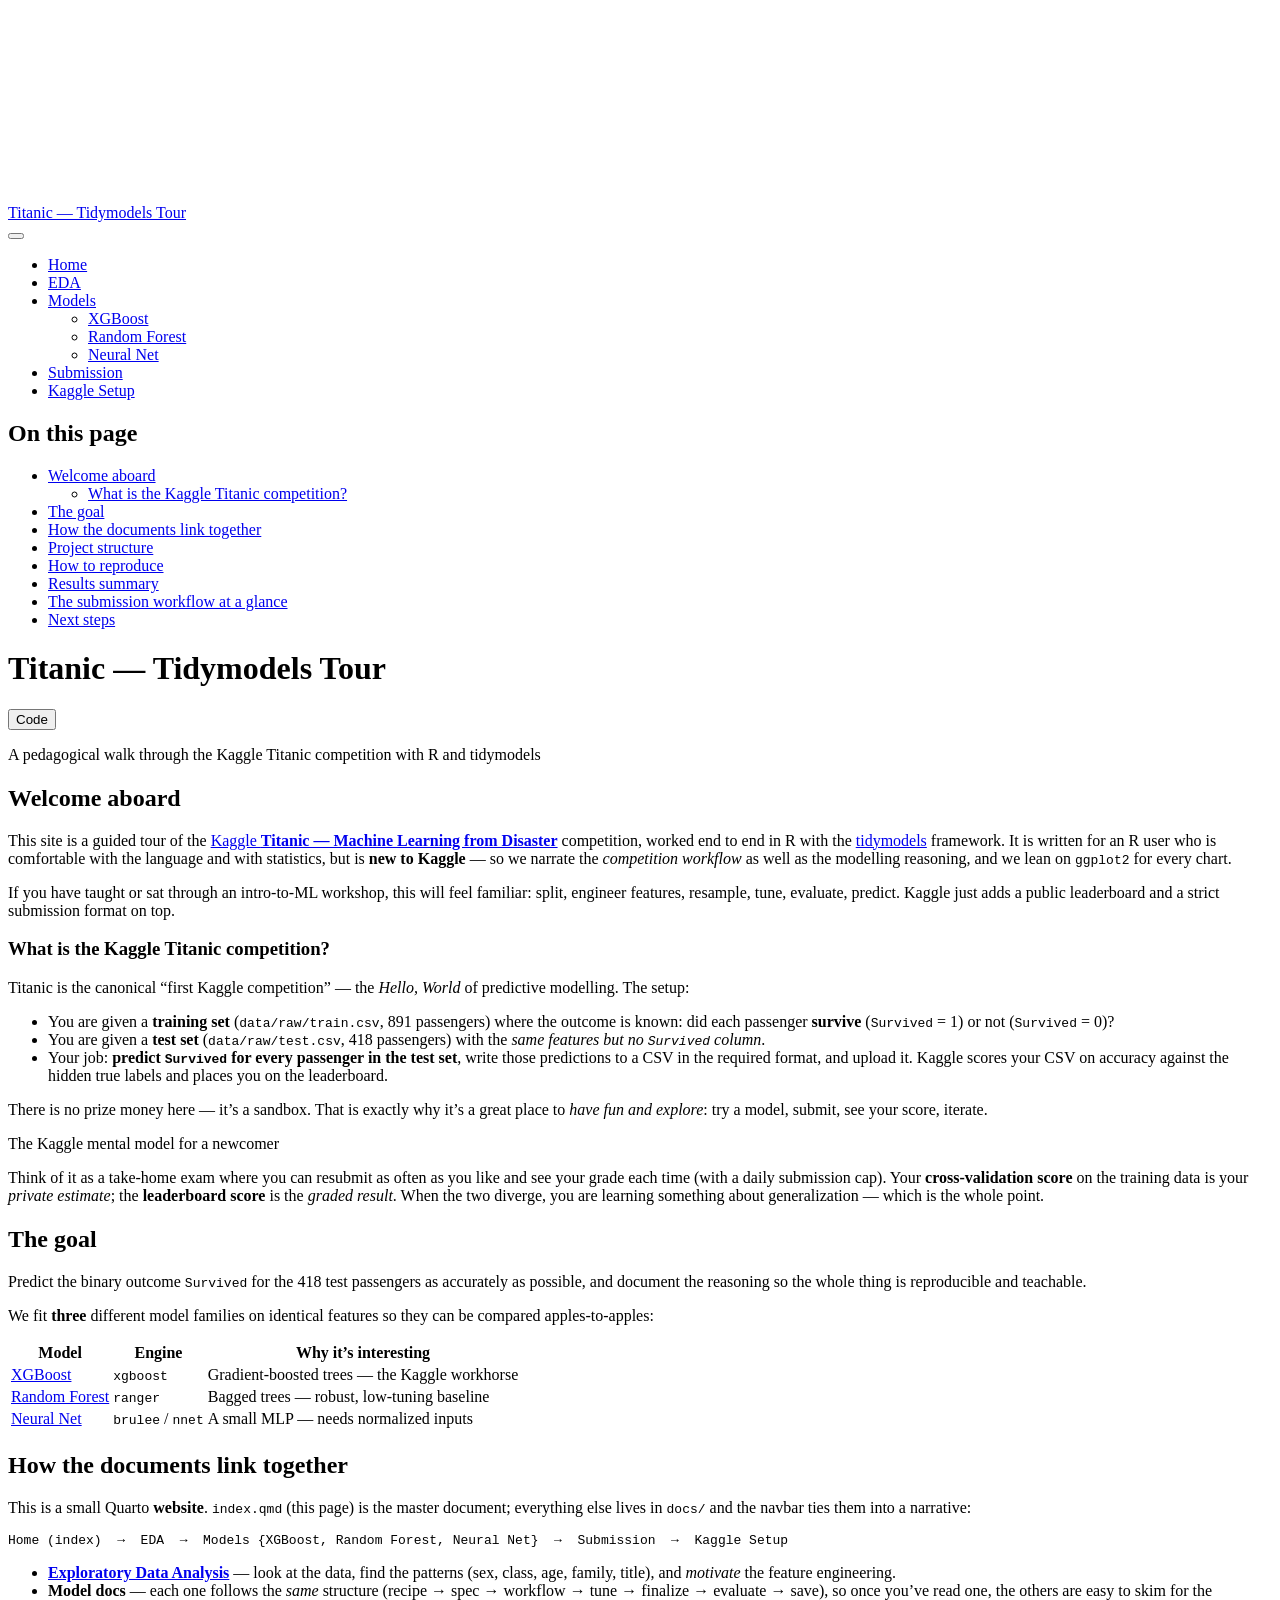
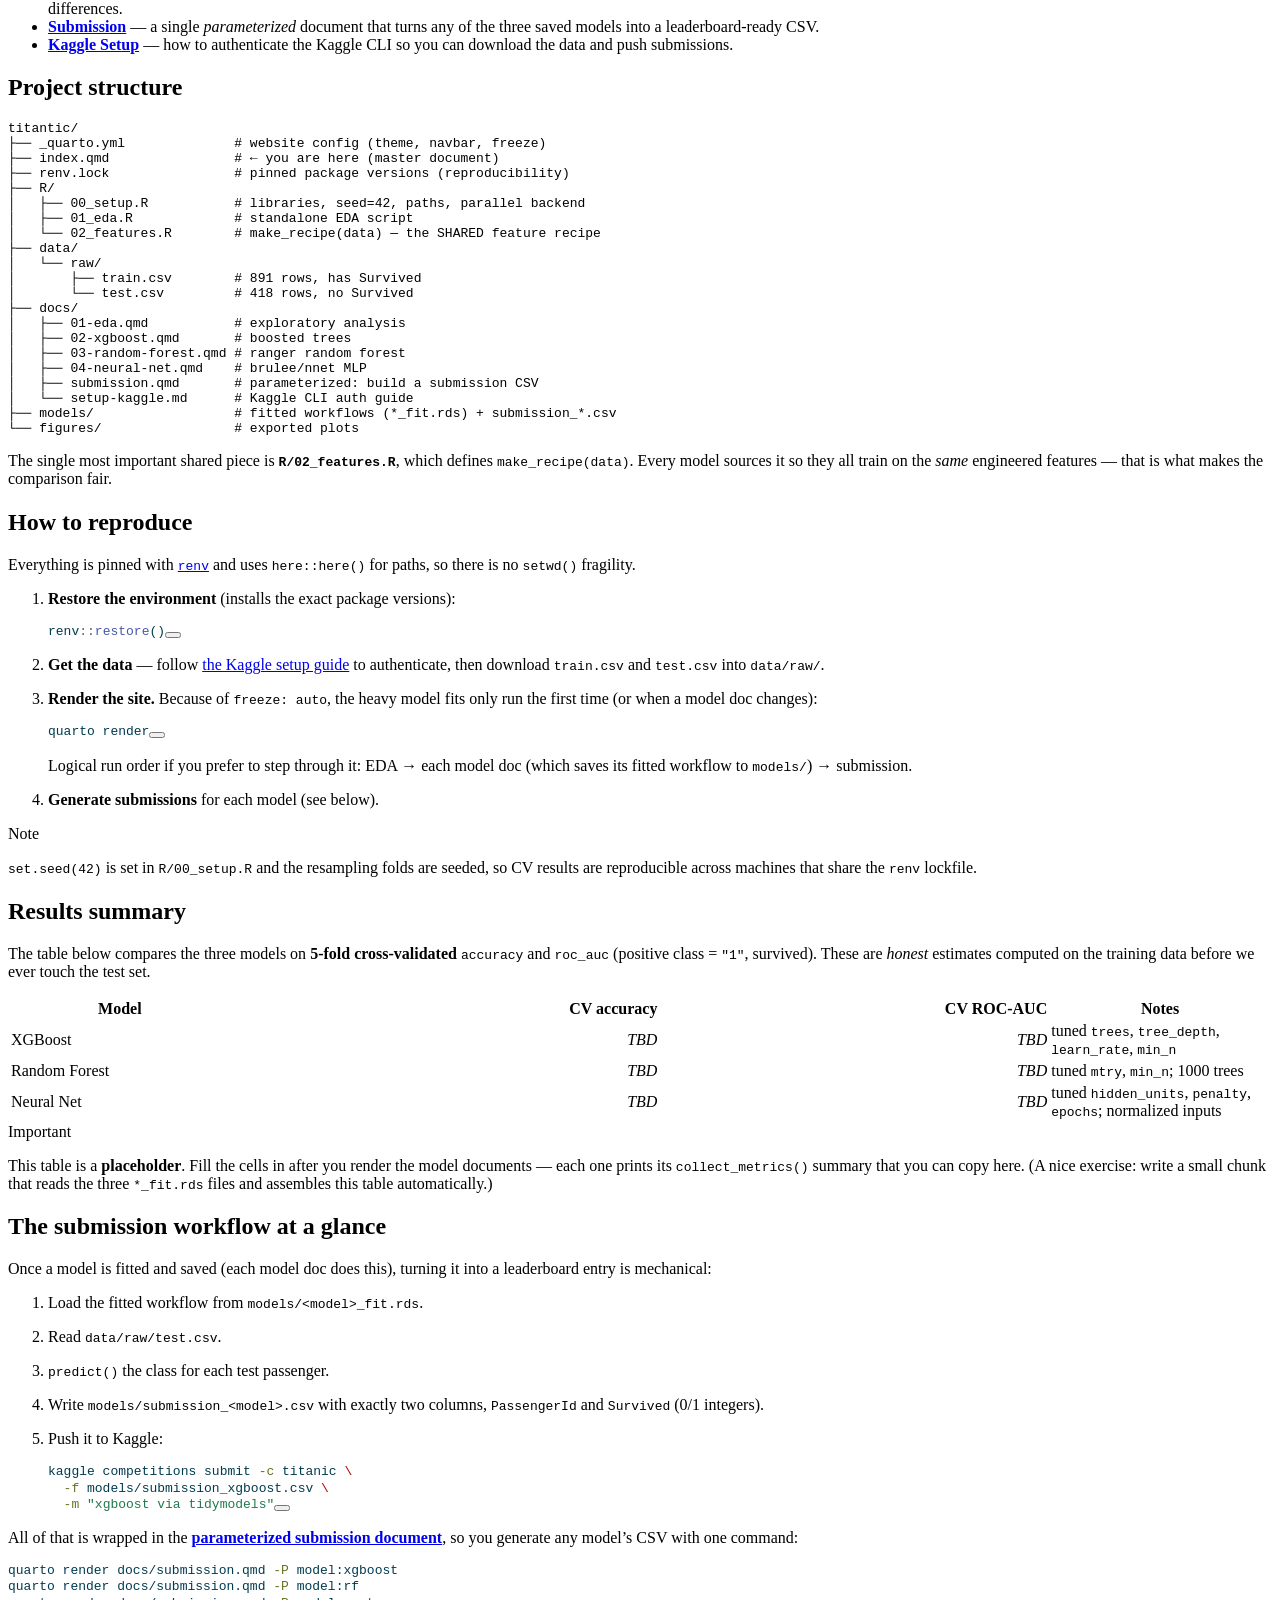
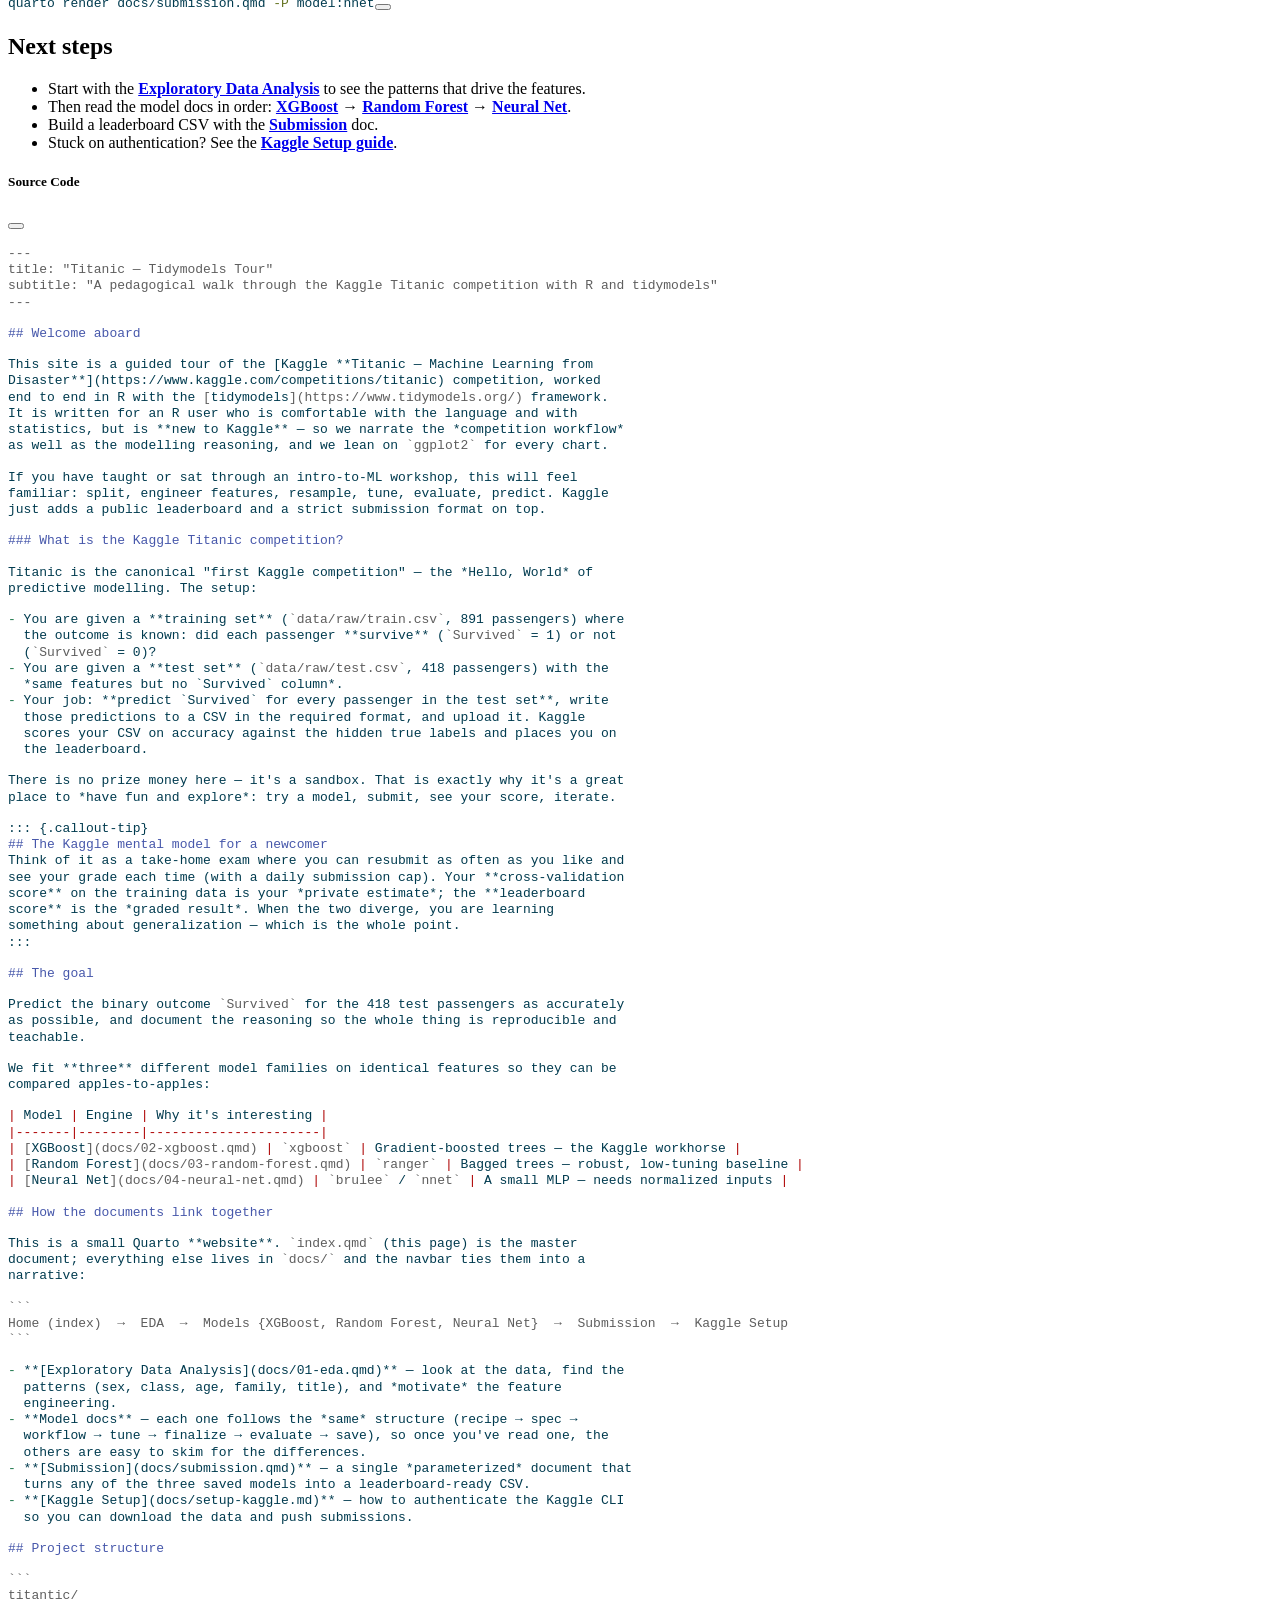
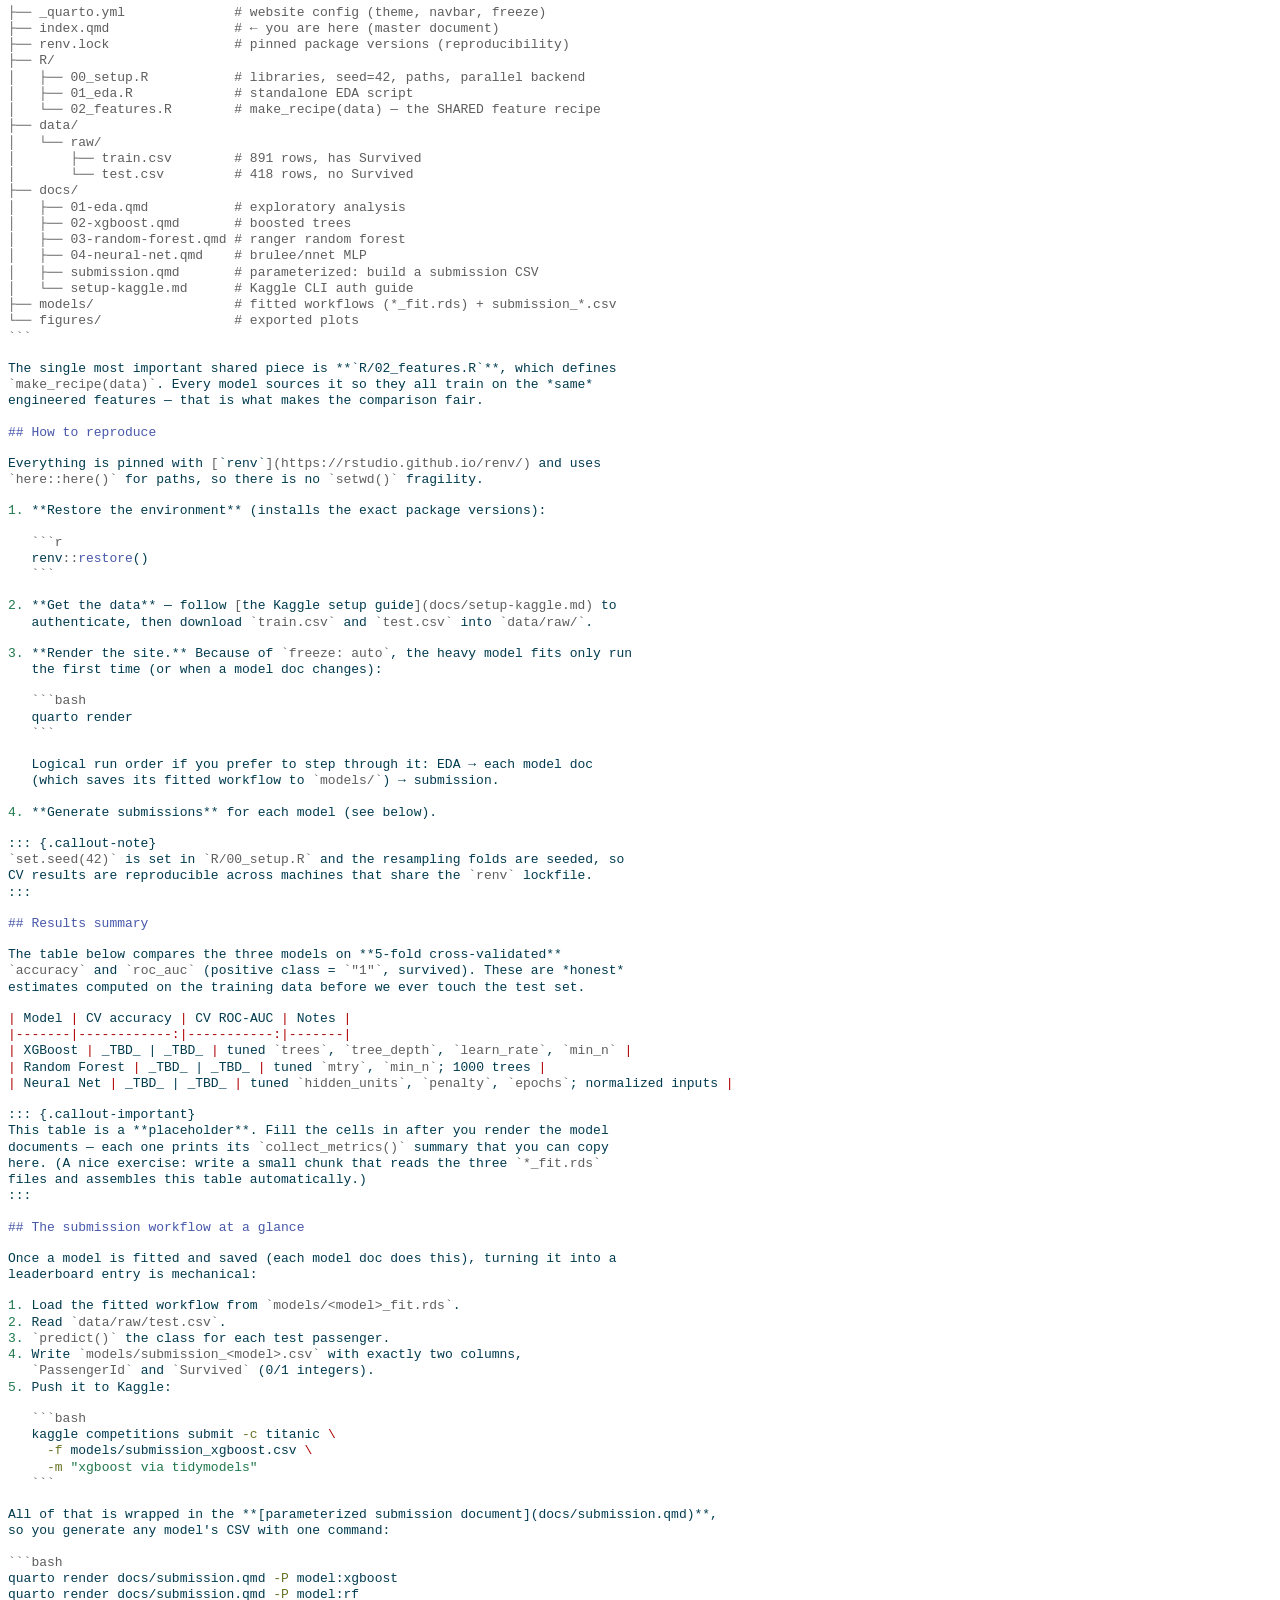
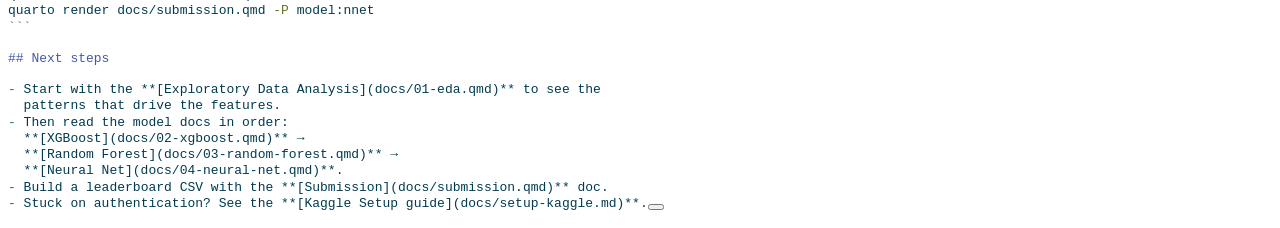
==== index.html @ 6b80f846 "Publish Quarto site to gh-pages" ====
<!DOCTYPE html>
<html xmlns="http://www.w3.org/1999/xhtml" lang="en" xml:lang="en"><head>

<meta charset="utf-8">
<meta name="generator" content="quarto-1.7.32">

<meta name="viewport" content="width=device-width, initial-scale=1.0, user-scalable=yes">


<title>Titanic — Tidymodels Tour</title>
<style>
code{white-space: pre-wrap;}
span.smallcaps{font-variant: small-caps;}
div.columns{display: flex; gap: min(4vw, 1.5em);}
div.column{flex: auto; overflow-x: auto;}
div.hanging-indent{margin-left: 1.5em; text-indent: -1.5em;}
ul.task-list{list-style: none;}
ul.task-list li input[type="checkbox"] {
  width: 0.8em;
  margin: 0 0.8em 0.2em -1em; /* quarto-specific, see https://github.com/quarto-dev/quarto-cli/issues/4556 */ 
  vertical-align: middle;
}
/* CSS for syntax highlighting */
html { -webkit-text-size-adjust: 100%; }
pre > code.sourceCode { white-space: pre; position: relative; }
pre > code.sourceCode > span { display: inline-block; line-height: 1.25; }
pre > code.sourceCode > span:empty { height: 1.2em; }
.sourceCode { overflow: visible; }
code.sourceCode > span { color: inherit; text-decoration: inherit; }
div.sourceCode { margin: 1em 0; }
pre.sourceCode { margin: 0; }
@media screen {
div.sourceCode { overflow: auto; }
}
@media print {
pre > code.sourceCode { white-space: pre-wrap; }
pre > code.sourceCode > span { text-indent: -5em; padding-left: 5em; }
}
pre.numberSource code
  { counter-reset: source-line 0; }
pre.numberSource code > span
  { position: relative; left: -4em; counter-increment: source-line; }
pre.numberSource code > span > a:first-child::before
  { content: counter(source-line);
    position: relative; left: -1em; text-align: right; vertical-align: baseline;
    border: none; display: inline-block;
    -webkit-touch-callout: none; -webkit-user-select: none;
    -khtml-user-select: none; -moz-user-select: none;
    -ms-user-select: none; user-select: none;
    padding: 0 4px; width: 4em;
  }
pre.numberSource { margin-left: 3em;  padding-left: 4px; }
div.sourceCode
  {   }
@media screen {
pre > code.sourceCode > span > a:first-child::before { text-decoration: underline; }
}
</style>


<script src="site_libs/quarto-nav/quarto-nav.js"></script>
<script src="site_libs/quarto-nav/headroom.min.js"></script>
<script src="site_libs/clipboard/clipboard.min.js"></script>
<script src="site_libs/quarto-search/autocomplete.umd.js"></script>
<script src="site_libs/quarto-search/fuse.min.js"></script>
<script src="site_libs/quarto-search/quarto-search.js"></script>
<meta name="quarto:offset" content="./">
<script src="site_libs/quarto-html/quarto.js" type="module"></script>
<script src="site_libs/quarto-html/tabsets/tabsets.js" type="module"></script>
<script src="site_libs/quarto-html/popper.min.js"></script>
<script src="site_libs/quarto-html/tippy.umd.min.js"></script>
<script src="site_libs/quarto-html/anchor.min.js"></script>
<link href="site_libs/quarto-html/tippy.css" rel="stylesheet">
<link href="site_libs/quarto-html/quarto-syntax-highlighting-37eea08aefeeee20ff55810ff984fec1.css" rel="stylesheet" id="quarto-text-highlighting-styles">
<script src="site_libs/bootstrap/bootstrap.min.js"></script>
<link href="site_libs/bootstrap/bootstrap-icons.css" rel="stylesheet">
<link href="site_libs/bootstrap/bootstrap-dfb324f25d9b1687192fa8be62ac8f9c.min.css" rel="stylesheet" append-hash="true" id="quarto-bootstrap" data-mode="light">
<script id="quarto-search-options" type="application/json">{
  "location": "navbar",
  "copy-button": false,
  "collapse-after": 3,
  "panel-placement": "end",
  "type": "overlay",
  "limit": 50,
  "keyboard-shortcut": [
    "f",
    "/",
    "s"
  ],
  "show-item-context": false,
  "language": {
    "search-no-results-text": "No results",
    "search-matching-documents-text": "matching documents",
    "search-copy-link-title": "Copy link to search",
    "search-hide-matches-text": "Hide additional matches",
    "search-more-match-text": "more match in this document",
    "search-more-matches-text": "more matches in this document",
    "search-clear-button-title": "Clear",
    "search-text-placeholder": "",
    "search-detached-cancel-button-title": "Cancel",
    "search-submit-button-title": "Submit",
    "search-label": "Search"
  }
}</script>


</head>

<body class="nav-fixed quarto-light">

<div id="quarto-search-results"></div>
  <header id="quarto-header" class="headroom fixed-top">
    <nav class="navbar navbar-expand-lg " data-bs-theme="dark">
      <div class="navbar-container container-fluid">
      <div class="navbar-brand-container mx-auto">
    <a class="navbar-brand" href="./index.html">
    <span class="navbar-title">Titanic — Tidymodels Tour</span>
    </a>
  </div>
            <div id="quarto-search" class="" title="Search"></div>
          <button class="navbar-toggler" type="button" data-bs-toggle="collapse" data-bs-target="#navbarCollapse" aria-controls="navbarCollapse" role="menu" aria-expanded="false" aria-label="Toggle navigation" onclick="if (window.quartoToggleHeadroom) { window.quartoToggleHeadroom(); }">
  <span class="navbar-toggler-icon"></span>
</button>
          <div class="collapse navbar-collapse" id="navbarCollapse">
            <ul class="navbar-nav navbar-nav-scroll me-auto">
  <li class="nav-item">
    <a class="nav-link active" href="./index.html" aria-current="page"> 
<span class="menu-text">Home</span></a>
  </li>  
  <li class="nav-item">
    <a class="nav-link" href="./docs/01-eda.html"> 
<span class="menu-text">EDA</span></a>
  </li>  
  <li class="nav-item dropdown ">
    <a class="nav-link dropdown-toggle" href="#" id="nav-menu-models" role="link" data-bs-toggle="dropdown" aria-expanded="false">
 <span class="menu-text">Models</span>
    </a>
    <ul class="dropdown-menu" aria-labelledby="nav-menu-models">    
        <li>
    <a class="dropdown-item" href="./docs/02-xgboost.html">
 <span class="dropdown-text">XGBoost</span></a>
  </li>  
        <li>
    <a class="dropdown-item" href="./docs/03-random-forest.html">
 <span class="dropdown-text">Random Forest</span></a>
  </li>  
        <li>
    <a class="dropdown-item" href="./docs/04-neural-net.html">
 <span class="dropdown-text">Neural Net</span></a>
  </li>  
    </ul>
  </li>
  <li class="nav-item">
    <a class="nav-link" href="./docs/submission.html"> 
<span class="menu-text">Submission</span></a>
  </li>  
  <li class="nav-item">
    <a class="nav-link" href="./docs/setup-kaggle.html"> 
<span class="menu-text">Kaggle Setup</span></a>
  </li>  
</ul>
          </div> <!-- /navcollapse -->
            <div class="quarto-navbar-tools">
</div>
      </div> <!-- /container-fluid -->
    </nav>
</header>
<!-- content -->
<div id="quarto-content" class="quarto-container page-columns page-rows-contents page-layout-article page-navbar">
<!-- sidebar -->
<!-- margin-sidebar -->
    <div id="quarto-margin-sidebar" class="sidebar margin-sidebar">
        <nav id="TOC" role="doc-toc" class="toc-active">
    <h2 id="toc-title">On this page</h2>
   
  <ul>
  <li><a href="#welcome-aboard" id="toc-welcome-aboard" class="nav-link active" data-scroll-target="#welcome-aboard">Welcome aboard</a>
  <ul class="collapse">
  <li><a href="#what-is-the-kaggle-titanic-competition" id="toc-what-is-the-kaggle-titanic-competition" class="nav-link" data-scroll-target="#what-is-the-kaggle-titanic-competition">What is the Kaggle Titanic competition?</a></li>
  </ul></li>
  <li><a href="#the-goal" id="toc-the-goal" class="nav-link" data-scroll-target="#the-goal">The goal</a></li>
  <li><a href="#how-the-documents-link-together" id="toc-how-the-documents-link-together" class="nav-link" data-scroll-target="#how-the-documents-link-together">How the documents link together</a></li>
  <li><a href="#project-structure" id="toc-project-structure" class="nav-link" data-scroll-target="#project-structure">Project structure</a></li>
  <li><a href="#how-to-reproduce" id="toc-how-to-reproduce" class="nav-link" data-scroll-target="#how-to-reproduce">How to reproduce</a></li>
  <li><a href="#results-summary" id="toc-results-summary" class="nav-link" data-scroll-target="#results-summary">Results summary</a></li>
  <li><a href="#the-submission-workflow-at-a-glance" id="toc-the-submission-workflow-at-a-glance" class="nav-link" data-scroll-target="#the-submission-workflow-at-a-glance">The submission workflow at a glance</a></li>
  <li><a href="#next-steps" id="toc-next-steps" class="nav-link" data-scroll-target="#next-steps">Next steps</a></li>
  </ul>
</nav>
    </div>
<!-- main -->
<main class="content" id="quarto-document-content">

<header id="title-block-header" class="quarto-title-block default">
<div class="quarto-title">
<div class="quarto-title-block"><div><h1 class="title">Titanic — Tidymodels Tour</h1><button type="button" class="btn code-tools-button" id="quarto-code-tools-source"><i class="bi"></i> Code</button></div></div>
<p class="subtitle lead">A pedagogical walk through the Kaggle Titanic competition with R and tidymodels</p>
</div>



<div class="quarto-title-meta">

    
  
    
  </div>
  


</header>


<section id="welcome-aboard" class="level2">
<h2 class="anchored" data-anchor-id="welcome-aboard">Welcome aboard</h2>
<p>This site is a guided tour of the <a href="https://www.kaggle.com/competitions/titanic">Kaggle <strong>Titanic — Machine Learning from Disaster</strong></a> competition, worked end to end in R with the <a href="https://www.tidymodels.org/">tidymodels</a> framework. It is written for an R user who is comfortable with the language and with statistics, but is <strong>new to Kaggle</strong> — so we narrate the <em>competition workflow</em> as well as the modelling reasoning, and we lean on <code>ggplot2</code> for every chart.</p>
<p>If you have taught or sat through an intro-to-ML workshop, this will feel familiar: split, engineer features, resample, tune, evaluate, predict. Kaggle just adds a public leaderboard and a strict submission format on top.</p>
<section id="what-is-the-kaggle-titanic-competition" class="level3">
<h3 class="anchored" data-anchor-id="what-is-the-kaggle-titanic-competition">What is the Kaggle Titanic competition?</h3>
<p>Titanic is the canonical “first Kaggle competition” — the <em>Hello, World</em> of predictive modelling. The setup:</p>
<ul>
<li>You are given a <strong>training set</strong> (<code>data/raw/train.csv</code>, 891 passengers) where the outcome is known: did each passenger <strong>survive</strong> (<code>Survived</code> = 1) or not (<code>Survived</code> = 0)?</li>
<li>You are given a <strong>test set</strong> (<code>data/raw/test.csv</code>, 418 passengers) with the <em>same features but no <code>Survived</code> column</em>.</li>
<li>Your job: <strong>predict <code>Survived</code> for every passenger in the test set</strong>, write those predictions to a CSV in the required format, and upload it. Kaggle scores your CSV on accuracy against the hidden true labels and places you on the leaderboard.</li>
</ul>
<p>There is no prize money here — it’s a sandbox. That is exactly why it’s a great place to <em>have fun and explore</em>: try a model, submit, see your score, iterate.</p>
<div class="callout callout-style-default callout-tip callout-titled">
<div class="callout-header d-flex align-content-center">
<div class="callout-icon-container">
<i class="callout-icon"></i>
</div>
<div class="callout-title-container flex-fill">
The Kaggle mental model for a newcomer
</div>
</div>
<div class="callout-body-container callout-body">
<p>Think of it as a take-home exam where you can resubmit as often as you like and see your grade each time (with a daily submission cap). Your <strong>cross-validation score</strong> on the training data is your <em>private estimate</em>; the <strong>leaderboard score</strong> is the <em>graded result</em>. When the two diverge, you are learning something about generalization — which is the whole point.</p>
</div>
</div>
</section>
</section>
<section id="the-goal" class="level2">
<h2 class="anchored" data-anchor-id="the-goal">The goal</h2>
<p>Predict the binary outcome <code>Survived</code> for the 418 test passengers as accurately as possible, and document the reasoning so the whole thing is reproducible and teachable.</p>
<p>We fit <strong>three</strong> different model families on identical features so they can be compared apples-to-apples:</p>
<table class="caption-top table">
<thead>
<tr class="header">
<th>Model</th>
<th>Engine</th>
<th>Why it’s interesting</th>
</tr>
</thead>
<tbody>
<tr class="odd">
<td><a href="./docs/02-xgboost.html">XGBoost</a></td>
<td><code>xgboost</code></td>
<td>Gradient-boosted trees — the Kaggle workhorse</td>
</tr>
<tr class="even">
<td><a href="./docs/03-random-forest.html">Random Forest</a></td>
<td><code>ranger</code></td>
<td>Bagged trees — robust, low-tuning baseline</td>
</tr>
<tr class="odd">
<td><a href="./docs/04-neural-net.html">Neural Net</a></td>
<td><code>brulee</code> / <code>nnet</code></td>
<td>A small MLP — needs normalized inputs</td>
</tr>
</tbody>
</table>
</section>
<section id="how-the-documents-link-together" class="level2">
<h2 class="anchored" data-anchor-id="how-the-documents-link-together">How the documents link together</h2>
<p>This is a small Quarto <strong>website</strong>. <code>index.qmd</code> (this page) is the master document; everything else lives in <code>docs/</code> and the navbar ties them into a narrative:</p>
<pre><code>Home (index)  →  EDA  →  Models {XGBoost, Random Forest, Neural Net}  →  Submission  →  Kaggle Setup</code></pre>
<ul>
<li><strong><a href="./docs/01-eda.html">Exploratory Data Analysis</a></strong> — look at the data, find the patterns (sex, class, age, family, title), and <em>motivate</em> the feature engineering.</li>
<li><strong>Model docs</strong> — each one follows the <em>same</em> structure (recipe → spec → workflow → tune → finalize → evaluate → save), so once you’ve read one, the others are easy to skim for the differences.</li>
<li><strong><a href="./docs/submission.html">Submission</a></strong> — a single <em>parameterized</em> document that turns any of the three saved models into a leaderboard-ready CSV.</li>
<li><strong><a href="./docs/setup-kaggle.html">Kaggle Setup</a></strong> — how to authenticate the Kaggle CLI so you can download the data and push submissions.</li>
</ul>
</section>
<section id="project-structure" class="level2">
<h2 class="anchored" data-anchor-id="project-structure">Project structure</h2>
<pre><code>titantic/
├── _quarto.yml              # website config (theme, navbar, freeze)
├── index.qmd                # ← you are here (master document)
├── renv.lock                # pinned package versions (reproducibility)
├── R/
│   ├── 00_setup.R           # libraries, seed=42, paths, parallel backend
│   ├── 01_eda.R             # standalone EDA script
│   └── 02_features.R        # make_recipe(data) — the SHARED feature recipe
├── data/
│   └── raw/
│       ├── train.csv        # 891 rows, has Survived
│       └── test.csv         # 418 rows, no Survived
├── docs/
│   ├── 01-eda.qmd           # exploratory analysis
│   ├── 02-xgboost.qmd       # boosted trees
│   ├── 03-random-forest.qmd # ranger random forest
│   ├── 04-neural-net.qmd    # brulee/nnet MLP
│   ├── submission.qmd       # parameterized: build a submission CSV
│   └── setup-kaggle.md      # Kaggle CLI auth guide
├── models/                  # fitted workflows (*_fit.rds) + submission_*.csv
└── figures/                 # exported plots</code></pre>
<p>The single most important shared piece is <strong><code>R/02_features.R</code></strong>, which defines <code>make_recipe(data)</code>. Every model sources it so they all train on the <em>same</em> engineered features — that is what makes the comparison fair.</p>
</section>
<section id="how-to-reproduce" class="level2">
<h2 class="anchored" data-anchor-id="how-to-reproduce">How to reproduce</h2>
<p>Everything is pinned with <a href="https://rstudio.github.io/renv/"><code>renv</code></a> and uses <code>here::here()</code> for paths, so there is no <code>setwd()</code> fragility.</p>
<ol type="1">
<li><p><strong>Restore the environment</strong> (installs the exact package versions):</p>
<div class="sourceCode" id="cb3"><pre class="sourceCode r code-with-copy"><code class="sourceCode r"><span id="cb3-1"><a href="#cb3-1" aria-hidden="true" tabindex="-1"></a>renv<span class="sc">::</span><span class="fu">restore</span>()</span></code><button title="Copy to Clipboard" class="code-copy-button"><i class="bi"></i></button></pre></div></li>
<li><p><strong>Get the data</strong> — follow <a href="./docs/setup-kaggle.html">the Kaggle setup guide</a> to authenticate, then download <code>train.csv</code> and <code>test.csv</code> into <code>data/raw/</code>.</p></li>
<li><p><strong>Render the site.</strong> Because of <code>freeze: auto</code>, the heavy model fits only run the first time (or when a model doc changes):</p>
<div class="sourceCode" id="cb4"><pre class="sourceCode bash code-with-copy"><code class="sourceCode bash"><span id="cb4-1"><a href="#cb4-1" aria-hidden="true" tabindex="-1"></a><span class="ex">quarto</span> render</span></code><button title="Copy to Clipboard" class="code-copy-button"><i class="bi"></i></button></pre></div>
<p>Logical run order if you prefer to step through it: EDA → each model doc (which saves its fitted workflow to <code>models/</code>) → submission.</p></li>
<li><p><strong>Generate submissions</strong> for each model (see below).</p></li>
</ol>
<div class="callout callout-style-default callout-note callout-titled">
<div class="callout-header d-flex align-content-center">
<div class="callout-icon-container">
<i class="callout-icon"></i>
</div>
<div class="callout-title-container flex-fill">
Note
</div>
</div>
<div class="callout-body-container callout-body">
<p><code>set.seed(42)</code> is set in <code>R/00_setup.R</code> and the resampling folds are seeded, so CV results are reproducible across machines that share the <code>renv</code> lockfile.</p>
</div>
</div>
</section>
<section id="results-summary" class="level2">
<h2 class="anchored" data-anchor-id="results-summary">Results summary</h2>
<p>The table below compares the three models on <strong>5-fold cross-validated</strong> <code>accuracy</code> and <code>roc_auc</code> (positive class = <code>"1"</code>, survived). These are <em>honest</em> estimates computed on the training data before we ever touch the test set.</p>
<table class="caption-top table">
<colgroup>
<col style="width: 17%">
<col style="width: 33%">
<col style="width: 30%">
<col style="width: 17%">
</colgroup>
<thead>
<tr class="header">
<th>Model</th>
<th style="text-align: right;">CV accuracy</th>
<th style="text-align: right;">CV ROC-AUC</th>
<th>Notes</th>
</tr>
</thead>
<tbody>
<tr class="odd">
<td>XGBoost</td>
<td style="text-align: right;"><em>TBD</em></td>
<td style="text-align: right;"><em>TBD</em></td>
<td>tuned <code>trees</code>, <code>tree_depth</code>, <code>learn_rate</code>, <code>min_n</code></td>
</tr>
<tr class="even">
<td>Random Forest</td>
<td style="text-align: right;"><em>TBD</em></td>
<td style="text-align: right;"><em>TBD</em></td>
<td>tuned <code>mtry</code>, <code>min_n</code>; 1000 trees</td>
</tr>
<tr class="odd">
<td>Neural Net</td>
<td style="text-align: right;"><em>TBD</em></td>
<td style="text-align: right;"><em>TBD</em></td>
<td>tuned <code>hidden_units</code>, <code>penalty</code>, <code>epochs</code>; normalized inputs</td>
</tr>
</tbody>
</table>
<div class="callout callout-style-default callout-important callout-titled">
<div class="callout-header d-flex align-content-center">
<div class="callout-icon-container">
<i class="callout-icon"></i>
</div>
<div class="callout-title-container flex-fill">
Important
</div>
</div>
<div class="callout-body-container callout-body">
<p>This table is a <strong>placeholder</strong>. Fill the cells in after you render the model documents — each one prints its <code>collect_metrics()</code> summary that you can copy here. (A nice exercise: write a small chunk that reads the three <code>*_fit.rds</code> files and assembles this table automatically.)</p>
</div>
</div>
</section>
<section id="the-submission-workflow-at-a-glance" class="level2">
<h2 class="anchored" data-anchor-id="the-submission-workflow-at-a-glance">The submission workflow at a glance</h2>
<p>Once a model is fitted and saved (each model doc does this), turning it into a leaderboard entry is mechanical:</p>
<ol type="1">
<li><p>Load the fitted workflow from <code>models/&lt;model&gt;_fit.rds</code>.</p></li>
<li><p>Read <code>data/raw/test.csv</code>.</p></li>
<li><p><code>predict()</code> the class for each test passenger.</p></li>
<li><p>Write <code>models/submission_&lt;model&gt;.csv</code> with exactly two columns, <code>PassengerId</code> and <code>Survived</code> (0/1 integers).</p></li>
<li><p>Push it to Kaggle:</p>
<div class="sourceCode" id="cb5"><pre class="sourceCode bash code-with-copy"><code class="sourceCode bash"><span id="cb5-1"><a href="#cb5-1" aria-hidden="true" tabindex="-1"></a><span class="ex">kaggle</span> competitions submit <span class="at">-c</span> titanic <span class="dt">\</span></span>
<span id="cb5-2"><a href="#cb5-2" aria-hidden="true" tabindex="-1"></a>  <span class="at">-f</span> models/submission_xgboost.csv <span class="dt">\</span></span>
<span id="cb5-3"><a href="#cb5-3" aria-hidden="true" tabindex="-1"></a>  <span class="at">-m</span> <span class="st">"xgboost via tidymodels"</span></span></code><button title="Copy to Clipboard" class="code-copy-button"><i class="bi"></i></button></pre></div></li>
</ol>
<p>All of that is wrapped in the <strong><a href="./docs/submission.html">parameterized submission document</a></strong>, so you generate any model’s CSV with one command:</p>
<div class="sourceCode" id="cb6"><pre class="sourceCode bash code-with-copy"><code class="sourceCode bash"><span id="cb6-1"><a href="#cb6-1" aria-hidden="true" tabindex="-1"></a><span class="ex">quarto</span> render docs/submission.qmd <span class="at">-P</span> model:xgboost</span>
<span id="cb6-2"><a href="#cb6-2" aria-hidden="true" tabindex="-1"></a><span class="ex">quarto</span> render docs/submission.qmd <span class="at">-P</span> model:rf</span>
<span id="cb6-3"><a href="#cb6-3" aria-hidden="true" tabindex="-1"></a><span class="ex">quarto</span> render docs/submission.qmd <span class="at">-P</span> model:nnet</span></code><button title="Copy to Clipboard" class="code-copy-button"><i class="bi"></i></button></pre></div>
</section>
<section id="next-steps" class="level2">
<h2 class="anchored" data-anchor-id="next-steps">Next steps</h2>
<ul>
<li>Start with the <strong><a href="./docs/01-eda.html">Exploratory Data Analysis</a></strong> to see the patterns that drive the features.</li>
<li>Then read the model docs in order: <strong><a href="./docs/02-xgboost.html">XGBoost</a></strong> → <strong><a href="./docs/03-random-forest.html">Random Forest</a></strong> → <strong><a href="./docs/04-neural-net.html">Neural Net</a></strong>.</li>
<li>Build a leaderboard CSV with the <strong><a href="./docs/submission.html">Submission</a></strong> doc.</li>
<li>Stuck on authentication? See the <strong><a href="./docs/setup-kaggle.html">Kaggle Setup guide</a></strong>.</li>
</ul>


<!-- -->

</section>

</main> <!-- /main -->
<script id="quarto-html-after-body" type="application/javascript">
  window.document.addEventListener("DOMContentLoaded", function (event) {
    const icon = "";
    const anchorJS = new window.AnchorJS();
    anchorJS.options = {
      placement: 'right',
      icon: icon
    };
    anchorJS.add('.anchored');
    const isCodeAnnotation = (el) => {
      for (const clz of el.classList) {
        if (clz.startsWith('code-annotation-')) {                     
          return true;
        }
      }
      return false;
    }
    const onCopySuccess = function(e) {
      // button target
      const button = e.trigger;
      // don't keep focus
      button.blur();
      // flash "checked"
      button.classList.add('code-copy-button-checked');
      var currentTitle = button.getAttribute("title");
      button.setAttribute("title", "Copied!");
      let tooltip;
      if (window.bootstrap) {
        button.setAttribute("data-bs-toggle", "tooltip");
        button.setAttribute("data-bs-placement", "left");
        button.setAttribute("data-bs-title", "Copied!");
        tooltip = new bootstrap.Tooltip(button, 
          { trigger: "manual", 
            customClass: "code-copy-button-tooltip",
            offset: [0, -8]});
        tooltip.show();    
      }
      setTimeout(function() {
        if (tooltip) {
          tooltip.hide();
          button.removeAttribute("data-bs-title");
          button.removeAttribute("data-bs-toggle");
          button.removeAttribute("data-bs-placement");
        }
        button.setAttribute("title", currentTitle);
        button.classList.remove('code-copy-button-checked');
      }, 1000);
      // clear code selection
      e.clearSelection();
    }
    const getTextToCopy = function(trigger) {
        const codeEl = trigger.previousElementSibling.cloneNode(true);
        for (const childEl of codeEl.children) {
          if (isCodeAnnotation(childEl)) {
            childEl.remove();
          }
        }
        return codeEl.innerText;
    }
    const clipboard = new window.ClipboardJS('.code-copy-button:not([data-in-quarto-modal])', {
      text: getTextToCopy
    });
    clipboard.on('success', onCopySuccess);
    if (window.document.getElementById('quarto-embedded-source-code-modal')) {
      const clipboardModal = new window.ClipboardJS('.code-copy-button[data-in-quarto-modal]', {
        text: getTextToCopy,
        container: window.document.getElementById('quarto-embedded-source-code-modal')
      });
      clipboardModal.on('success', onCopySuccess);
    }
    const viewSource = window.document.getElementById('quarto-view-source') ||
                       window.document.getElementById('quarto-code-tools-source');
    if (viewSource) {
      const sourceUrl = viewSource.getAttribute("data-quarto-source-url");
      viewSource.addEventListener("click", function(e) {
        if (sourceUrl) {
          // rstudio viewer pane
          if (/\bcapabilities=\b/.test(window.location)) {
            window.open(sourceUrl);
          } else {
            window.location.href = sourceUrl;
          }
        } else {
          const modal = new bootstrap.Modal(document.getElementById('quarto-embedded-source-code-modal'));
          modal.show();
        }
        return false;
      });
    }
    function toggleCodeHandler(show) {
      return function(e) {
        const detailsSrc = window.document.querySelectorAll(".cell > details > .sourceCode");
        for (let i=0; i<detailsSrc.length; i++) {
          const details = detailsSrc[i].parentElement;
          if (show) {
            details.open = true;
          } else {
            details.removeAttribute("open");
          }
        }
        const cellCodeDivs = window.document.querySelectorAll(".cell > .sourceCode");
        const fromCls = show ? "hidden" : "unhidden";
        const toCls = show ? "unhidden" : "hidden";
        for (let i=0; i<cellCodeDivs.length; i++) {
          const codeDiv = cellCodeDivs[i];
          if (codeDiv.classList.contains(fromCls)) {
            codeDiv.classList.remove(fromCls);
            codeDiv.classList.add(toCls);
          } 
        }
        return false;
      }
    }
    const hideAllCode = window.document.getElementById("quarto-hide-all-code");
    if (hideAllCode) {
      hideAllCode.addEventListener("click", toggleCodeHandler(false));
    }
    const showAllCode = window.document.getElementById("quarto-show-all-code");
    if (showAllCode) {
      showAllCode.addEventListener("click", toggleCodeHandler(true));
    }
      var localhostRegex = new RegExp(/^(?:http|https):\/\/localhost\:?[0-9]*\//);
      var mailtoRegex = new RegExp(/^mailto:/);
        var filterRegex = new RegExp('/' + window.location.host + '/');
      var isInternal = (href) => {
          return filterRegex.test(href) || localhostRegex.test(href) || mailtoRegex.test(href);
      }
      // Inspect non-navigation links and adorn them if external
     var links = window.document.querySelectorAll('a[href]:not(.nav-link):not(.navbar-brand):not(.toc-action):not(.sidebar-link):not(.sidebar-item-toggle):not(.pagination-link):not(.no-external):not([aria-hidden]):not(.dropdown-item):not(.quarto-navigation-tool):not(.about-link)');
      for (var i=0; i<links.length; i++) {
        const link = links[i];
        if (!isInternal(link.href)) {
          // undo the damage that might have been done by quarto-nav.js in the case of
          // links that we want to consider external
          if (link.dataset.originalHref !== undefined) {
            link.href = link.dataset.originalHref;
          }
        }
      }
    function tippyHover(el, contentFn, onTriggerFn, onUntriggerFn) {
      const config = {
        allowHTML: true,
        maxWidth: 500,
        delay: 100,
        arrow: false,
        appendTo: function(el) {
            return el.parentElement;
        },
        interactive: true,
        interactiveBorder: 10,
        theme: 'quarto',
        placement: 'bottom-start',
      };
      if (contentFn) {
        config.content = contentFn;
      }
      if (onTriggerFn) {
        config.onTrigger = onTriggerFn;
      }
      if (onUntriggerFn) {
        config.onUntrigger = onUntriggerFn;
      }
      window.tippy(el, config); 
    }
    const noterefs = window.document.querySelectorAll('a[role="doc-noteref"]');
    for (var i=0; i<noterefs.length; i++) {
      const ref = noterefs[i];
      tippyHover(ref, function() {
        // use id or data attribute instead here
        let href = ref.getAttribute('data-footnote-href') || ref.getAttribute('href');
        try { href = new URL(href).hash; } catch {}
        const id = href.replace(/^#\/?/, "");
        const note = window.document.getElementById(id);
        if (note) {
          return note.innerHTML;
        } else {
          return "";
        }
      });
    }
    const xrefs = window.document.querySelectorAll('a.quarto-xref');
    const processXRef = (id, note) => {
      // Strip column container classes
      const stripColumnClz = (el) => {
        el.classList.remove("page-full", "page-columns");
        if (el.children) {
          for (const child of el.children) {
            stripColumnClz(child);
          }
        }
      }
      stripColumnClz(note)
      if (id === null || id.startsWith('sec-')) {
        // Special case sections, only their first couple elements
        const container = document.createElement("div");
        if (note.children && note.children.length > 2) {
          container.appendChild(note.children[0].cloneNode(true));
          for (let i = 1; i < note.children.length; i++) {
            const child = note.children[i];
            if (child.tagName === "P" && child.innerText === "") {
              continue;
            } else {
              container.appendChild(child.cloneNode(true));
              break;
            }
          }
          if (window.Quarto?.typesetMath) {
            window.Quarto.typesetMath(container);
          }
          return container.innerHTML
        } else {
          if (window.Quarto?.typesetMath) {
            window.Quarto.typesetMath(note);
          }
          return note.innerHTML;
        }
      } else {
        // Remove any anchor links if they are present
        const anchorLink = note.querySelector('a.anchorjs-link');
        if (anchorLink) {
          anchorLink.remove();
        }
        if (window.Quarto?.typesetMath) {
          window.Quarto.typesetMath(note);
        }
        if (note.classList.contains("callout")) {
          return note.outerHTML;
        } else {
          return note.innerHTML;
        }
      }
    }
    for (var i=0; i<xrefs.length; i++) {
      const xref = xrefs[i];
      tippyHover(xref, undefined, function(instance) {
        instance.disable();
        let url = xref.getAttribute('href');
        let hash = undefined; 
        if (url.startsWith('#')) {
          hash = url;
        } else {
          try { hash = new URL(url).hash; } catch {}
        }
        if (hash) {
          const id = hash.replace(/^#\/?/, "");
          const note = window.document.getElementById(id);
          if (note !== null) {
            try {
              const html = processXRef(id, note.cloneNode(true));
              instance.setContent(html);
            } finally {
              instance.enable();
              instance.show();
            }
          } else {
            // See if we can fetch this
            fetch(url.split('#')[0])
            .then(res => res.text())
            .then(html => {
              const parser = new DOMParser();
              const htmlDoc = parser.parseFromString(html, "text/html");
              const note = htmlDoc.getElementById(id);
              if (note !== null) {
                const html = processXRef(id, note);
                instance.setContent(html);
              } 
            }).finally(() => {
              instance.enable();
              instance.show();
            });
          }
        } else {
          // See if we can fetch a full url (with no hash to target)
          // This is a special case and we should probably do some content thinning / targeting
          fetch(url)
          .then(res => res.text())
          .then(html => {
            const parser = new DOMParser();
            const htmlDoc = parser.parseFromString(html, "text/html");
            const note = htmlDoc.querySelector('main.content');
            if (note !== null) {
              // This should only happen for chapter cross references
              // (since there is no id in the URL)
              // remove the first header
              if (note.children.length > 0 && note.children[0].tagName === "HEADER") {
                note.children[0].remove();
              }
              const html = processXRef(null, note);
              instance.setContent(html);
            } 
          }).finally(() => {
            instance.enable();
            instance.show();
          });
        }
      }, function(instance) {
      });
    }
        let selectedAnnoteEl;
        const selectorForAnnotation = ( cell, annotation) => {
          let cellAttr = 'data-code-cell="' + cell + '"';
          let lineAttr = 'data-code-annotation="' +  annotation + '"';
          const selector = 'span[' + cellAttr + '][' + lineAttr + ']';
          return selector;
        }
        const selectCodeLines = (annoteEl) => {
          const doc = window.document;
          const targetCell = annoteEl.getAttribute("data-target-cell");
          const targetAnnotation = annoteEl.getAttribute("data-target-annotation");
          const annoteSpan = window.document.querySelector(selectorForAnnotation(targetCell, targetAnnotation));
          const lines = annoteSpan.getAttribute("data-code-lines").split(",");
          const lineIds = lines.map((line) => {
            return targetCell + "-" + line;
          })
          let top = null;
          let height = null;
          let parent = null;
          if (lineIds.length > 0) {
              //compute the position of the single el (top and bottom and make a div)
              const el = window.document.getElementById(lineIds[0]);
              top = el.offsetTop;
              height = el.offsetHeight;
              parent = el.parentElement.parentElement;
            if (lineIds.length > 1) {
              const lastEl = window.document.getElementById(lineIds[lineIds.length - 1]);
              const bottom = lastEl.offsetTop + lastEl.offsetHeight;
              height = bottom - top;
            }
            if (top !== null && height !== null && parent !== null) {
              // cook up a div (if necessary) and position it 
              let div = window.document.getElementById("code-annotation-line-highlight");
              if (div === null) {
                div = window.document.createElement("div");
                div.setAttribute("id", "code-annotation-line-highlight");
                div.style.position = 'absolute';
                parent.appendChild(div);
              }
              div.style.top = top - 2 + "px";
              div.style.height = height + 4 + "px";
              div.style.left = 0;
              let gutterDiv = window.document.getElementById("code-annotation-line-highlight-gutter");
              if (gutterDiv === null) {
                gutterDiv = window.document.createElement("div");
                gutterDiv.setAttribute("id", "code-annotation-line-highlight-gutter");
                gutterDiv.style.position = 'absolute';
                const codeCell = window.document.getElementById(targetCell);
                const gutter = codeCell.querySelector('.code-annotation-gutter');
                gutter.appendChild(gutterDiv);
              }
              gutterDiv.style.top = top - 2 + "px";
              gutterDiv.style.height = height + 4 + "px";
            }
            selectedAnnoteEl = annoteEl;
          }
        };
        const unselectCodeLines = () => {
          const elementsIds = ["code-annotation-line-highlight", "code-annotation-line-highlight-gutter"];
          elementsIds.forEach((elId) => {
            const div = window.document.getElementById(elId);
            if (div) {
              div.remove();
            }
          });
          selectedAnnoteEl = undefined;
        };
          // Handle positioning of the toggle
      window.addEventListener(
        "resize",
        throttle(() => {
          elRect = undefined;
          if (selectedAnnoteEl) {
            selectCodeLines(selectedAnnoteEl);
          }
        }, 10)
      );
      function throttle(fn, ms) {
      let throttle = false;
      let timer;
        return (...args) => {
          if(!throttle) { // first call gets through
              fn.apply(this, args);
              throttle = true;
          } else { // all the others get throttled
              if(timer) clearTimeout(timer); // cancel #2
              timer = setTimeout(() => {
                fn.apply(this, args);
                timer = throttle = false;
              }, ms);
          }
        };
      }
        // Attach click handler to the DT
        const annoteDls = window.document.querySelectorAll('dt[data-target-cell]');
        for (const annoteDlNode of annoteDls) {
          annoteDlNode.addEventListener('click', (event) => {
            const clickedEl = event.target;
            if (clickedEl !== selectedAnnoteEl) {
              unselectCodeLines();
              const activeEl = window.document.querySelector('dt[data-target-cell].code-annotation-active');
              if (activeEl) {
                activeEl.classList.remove('code-annotation-active');
              }
              selectCodeLines(clickedEl);
              clickedEl.classList.add('code-annotation-active');
            } else {
              // Unselect the line
              unselectCodeLines();
              clickedEl.classList.remove('code-annotation-active');
            }
          });
        }
    const findCites = (el) => {
      const parentEl = el.parentElement;
      if (parentEl) {
        const cites = parentEl.dataset.cites;
        if (cites) {
          return {
            el,
            cites: cites.split(' ')
          };
        } else {
          return findCites(el.parentElement)
        }
      } else {
        return undefined;
      }
    };
    var bibliorefs = window.document.querySelectorAll('a[role="doc-biblioref"]');
    for (var i=0; i<bibliorefs.length; i++) {
      const ref = bibliorefs[i];
      const citeInfo = findCites(ref);
      if (citeInfo) {
        tippyHover(citeInfo.el, function() {
          var popup = window.document.createElement('div');
          citeInfo.cites.forEach(function(cite) {
            var citeDiv = window.document.createElement('div');
            citeDiv.classList.add('hanging-indent');
            citeDiv.classList.add('csl-entry');
            var biblioDiv = window.document.getElementById('ref-' + cite);
            if (biblioDiv) {
              citeDiv.innerHTML = biblioDiv.innerHTML;
            }
            popup.appendChild(citeDiv);
          });
          return popup.innerHTML;
        });
      }
    }
  });
  </script><div class="modal fade" id="quarto-embedded-source-code-modal" tabindex="-1" aria-labelledby="quarto-embedded-source-code-modal-label" aria-hidden="true"><div class="modal-dialog modal-dialog-scrollable"><div class="modal-content"><div class="modal-header"><h5 class="modal-title" id="quarto-embedded-source-code-modal-label">Source Code</h5><button class="btn-close" data-bs-dismiss="modal"></button></div><div class="modal-body"><div class="">
<div class="sourceCode" id="cb7" data-shortcodes="false"><pre class="sourceCode markdown code-with-copy"><code class="sourceCode markdown"><span id="cb7-1"><a href="#cb7-1" aria-hidden="true" tabindex="-1"></a><span class="co">---</span></span>
<span id="cb7-2"><a href="#cb7-2" aria-hidden="true" tabindex="-1"></a><span class="an">title:</span><span class="co"> "Titanic — Tidymodels Tour"</span></span>
<span id="cb7-3"><a href="#cb7-3" aria-hidden="true" tabindex="-1"></a><span class="an">subtitle:</span><span class="co"> "A pedagogical walk through the Kaggle Titanic competition with R and tidymodels"</span></span>
<span id="cb7-4"><a href="#cb7-4" aria-hidden="true" tabindex="-1"></a><span class="co">---</span></span>
<span id="cb7-5"><a href="#cb7-5" aria-hidden="true" tabindex="-1"></a></span>
<span id="cb7-6"><a href="#cb7-6" aria-hidden="true" tabindex="-1"></a><span class="fu">## Welcome aboard</span></span>
<span id="cb7-7"><a href="#cb7-7" aria-hidden="true" tabindex="-1"></a></span>
<span id="cb7-8"><a href="#cb7-8" aria-hidden="true" tabindex="-1"></a>This site is a guided tour of the [Kaggle **Titanic — Machine Learning from</span>
<span id="cb7-9"><a href="#cb7-9" aria-hidden="true" tabindex="-1"></a>Disaster**](https://www.kaggle.com/competitions/titanic) competition, worked</span>
<span id="cb7-10"><a href="#cb7-10" aria-hidden="true" tabindex="-1"></a>end to end in R with the <span class="co">[</span><span class="ot">tidymodels</span><span class="co">](https://www.tidymodels.org/)</span> framework.</span>
<span id="cb7-11"><a href="#cb7-11" aria-hidden="true" tabindex="-1"></a>It is written for an R user who is comfortable with the language and with</span>
<span id="cb7-12"><a href="#cb7-12" aria-hidden="true" tabindex="-1"></a>statistics, but is **new to Kaggle** — so we narrate the *competition workflow*</span>
<span id="cb7-13"><a href="#cb7-13" aria-hidden="true" tabindex="-1"></a>as well as the modelling reasoning, and we lean on <span class="in">`ggplot2`</span> for every chart.</span>
<span id="cb7-14"><a href="#cb7-14" aria-hidden="true" tabindex="-1"></a></span>
<span id="cb7-15"><a href="#cb7-15" aria-hidden="true" tabindex="-1"></a>If you have taught or sat through an intro-to-ML workshop, this will feel</span>
<span id="cb7-16"><a href="#cb7-16" aria-hidden="true" tabindex="-1"></a>familiar: split, engineer features, resample, tune, evaluate, predict. Kaggle</span>
<span id="cb7-17"><a href="#cb7-17" aria-hidden="true" tabindex="-1"></a>just adds a public leaderboard and a strict submission format on top.</span>
<span id="cb7-18"><a href="#cb7-18" aria-hidden="true" tabindex="-1"></a></span>
<span id="cb7-19"><a href="#cb7-19" aria-hidden="true" tabindex="-1"></a><span class="fu">### What is the Kaggle Titanic competition?</span></span>
<span id="cb7-20"><a href="#cb7-20" aria-hidden="true" tabindex="-1"></a></span>
<span id="cb7-21"><a href="#cb7-21" aria-hidden="true" tabindex="-1"></a>Titanic is the canonical "first Kaggle competition" — the *Hello, World* of</span>
<span id="cb7-22"><a href="#cb7-22" aria-hidden="true" tabindex="-1"></a>predictive modelling. The setup:</span>
<span id="cb7-23"><a href="#cb7-23" aria-hidden="true" tabindex="-1"></a></span>
<span id="cb7-24"><a href="#cb7-24" aria-hidden="true" tabindex="-1"></a><span class="ss">- </span>You are given a **training set** (<span class="in">`data/raw/train.csv`</span>, 891 passengers) where</span>
<span id="cb7-25"><a href="#cb7-25" aria-hidden="true" tabindex="-1"></a>  the outcome is known: did each passenger **survive** (<span class="in">`Survived`</span> = 1) or not</span>
<span id="cb7-26"><a href="#cb7-26" aria-hidden="true" tabindex="-1"></a>  (<span class="in">`Survived`</span> = 0)?</span>
<span id="cb7-27"><a href="#cb7-27" aria-hidden="true" tabindex="-1"></a><span class="ss">- </span>You are given a **test set** (<span class="in">`data/raw/test.csv`</span>, 418 passengers) with the</span>
<span id="cb7-28"><a href="#cb7-28" aria-hidden="true" tabindex="-1"></a>  *same features but no `Survived` column*.</span>
<span id="cb7-29"><a href="#cb7-29" aria-hidden="true" tabindex="-1"></a><span class="ss">- </span>Your job: **predict `Survived` for every passenger in the test set**, write</span>
<span id="cb7-30"><a href="#cb7-30" aria-hidden="true" tabindex="-1"></a>  those predictions to a CSV in the required format, and upload it. Kaggle</span>
<span id="cb7-31"><a href="#cb7-31" aria-hidden="true" tabindex="-1"></a>  scores your CSV on accuracy against the hidden true labels and places you on</span>
<span id="cb7-32"><a href="#cb7-32" aria-hidden="true" tabindex="-1"></a>  the leaderboard.</span>
<span id="cb7-33"><a href="#cb7-33" aria-hidden="true" tabindex="-1"></a></span>
<span id="cb7-34"><a href="#cb7-34" aria-hidden="true" tabindex="-1"></a>There is no prize money here — it's a sandbox. That is exactly why it's a great</span>
<span id="cb7-35"><a href="#cb7-35" aria-hidden="true" tabindex="-1"></a>place to *have fun and explore*: try a model, submit, see your score, iterate.</span>
<span id="cb7-36"><a href="#cb7-36" aria-hidden="true" tabindex="-1"></a></span>
<span id="cb7-37"><a href="#cb7-37" aria-hidden="true" tabindex="-1"></a>::: {.callout-tip}</span>
<span id="cb7-38"><a href="#cb7-38" aria-hidden="true" tabindex="-1"></a><span class="fu">## The Kaggle mental model for a newcomer</span></span>
<span id="cb7-39"><a href="#cb7-39" aria-hidden="true" tabindex="-1"></a>Think of it as a take-home exam where you can resubmit as often as you like and</span>
<span id="cb7-40"><a href="#cb7-40" aria-hidden="true" tabindex="-1"></a>see your grade each time (with a daily submission cap). Your **cross-validation</span>
<span id="cb7-41"><a href="#cb7-41" aria-hidden="true" tabindex="-1"></a>score** on the training data is your *private estimate*; the **leaderboard</span>
<span id="cb7-42"><a href="#cb7-42" aria-hidden="true" tabindex="-1"></a>score** is the *graded result*. When the two diverge, you are learning</span>
<span id="cb7-43"><a href="#cb7-43" aria-hidden="true" tabindex="-1"></a>something about generalization — which is the whole point.</span>
<span id="cb7-44"><a href="#cb7-44" aria-hidden="true" tabindex="-1"></a>:::</span>
<span id="cb7-45"><a href="#cb7-45" aria-hidden="true" tabindex="-1"></a></span>
<span id="cb7-46"><a href="#cb7-46" aria-hidden="true" tabindex="-1"></a><span class="fu">## The goal</span></span>
<span id="cb7-47"><a href="#cb7-47" aria-hidden="true" tabindex="-1"></a></span>
<span id="cb7-48"><a href="#cb7-48" aria-hidden="true" tabindex="-1"></a>Predict the binary outcome <span class="in">`Survived`</span> for the 418 test passengers as accurately</span>
<span id="cb7-49"><a href="#cb7-49" aria-hidden="true" tabindex="-1"></a>as possible, and document the reasoning so the whole thing is reproducible and</span>
<span id="cb7-50"><a href="#cb7-50" aria-hidden="true" tabindex="-1"></a>teachable.</span>
<span id="cb7-51"><a href="#cb7-51" aria-hidden="true" tabindex="-1"></a></span>
<span id="cb7-52"><a href="#cb7-52" aria-hidden="true" tabindex="-1"></a>We fit **three** different model families on identical features so they can be</span>
<span id="cb7-53"><a href="#cb7-53" aria-hidden="true" tabindex="-1"></a>compared apples-to-apples:</span>
<span id="cb7-54"><a href="#cb7-54" aria-hidden="true" tabindex="-1"></a></span>
<span id="cb7-55"><a href="#cb7-55" aria-hidden="true" tabindex="-1"></a><span class="pp">|</span> Model <span class="pp">|</span> Engine <span class="pp">|</span> Why it's interesting <span class="pp">|</span></span>
<span id="cb7-56"><a href="#cb7-56" aria-hidden="true" tabindex="-1"></a><span class="pp">|-------|--------|----------------------|</span></span>
<span id="cb7-57"><a href="#cb7-57" aria-hidden="true" tabindex="-1"></a><span class="pp">|</span> <span class="co">[</span><span class="ot">XGBoost</span><span class="co">](docs/02-xgboost.qmd)</span> <span class="pp">|</span> <span class="in">`xgboost`</span> <span class="pp">|</span> Gradient-boosted trees — the Kaggle workhorse <span class="pp">|</span></span>
<span id="cb7-58"><a href="#cb7-58" aria-hidden="true" tabindex="-1"></a><span class="pp">|</span> <span class="co">[</span><span class="ot">Random Forest</span><span class="co">](docs/03-random-forest.qmd)</span> <span class="pp">|</span> <span class="in">`ranger`</span> <span class="pp">|</span> Bagged trees — robust, low-tuning baseline <span class="pp">|</span></span>
<span id="cb7-59"><a href="#cb7-59" aria-hidden="true" tabindex="-1"></a><span class="pp">|</span> <span class="co">[</span><span class="ot">Neural Net</span><span class="co">](docs/04-neural-net.qmd)</span> <span class="pp">|</span> <span class="in">`brulee`</span> / <span class="in">`nnet`</span> <span class="pp">|</span> A small MLP — needs normalized inputs <span class="pp">|</span></span>
<span id="cb7-60"><a href="#cb7-60" aria-hidden="true" tabindex="-1"></a></span>
<span id="cb7-61"><a href="#cb7-61" aria-hidden="true" tabindex="-1"></a><span class="fu">## How the documents link together</span></span>
<span id="cb7-62"><a href="#cb7-62" aria-hidden="true" tabindex="-1"></a></span>
<span id="cb7-63"><a href="#cb7-63" aria-hidden="true" tabindex="-1"></a>This is a small Quarto **website**. <span class="in">`index.qmd`</span> (this page) is the master</span>
<span id="cb7-64"><a href="#cb7-64" aria-hidden="true" tabindex="-1"></a>document; everything else lives in <span class="in">`docs/`</span> and the navbar ties them into a</span>
<span id="cb7-65"><a href="#cb7-65" aria-hidden="true" tabindex="-1"></a>narrative:</span>
<span id="cb7-66"><a href="#cb7-66" aria-hidden="true" tabindex="-1"></a></span>
<span id="cb7-67"><a href="#cb7-67" aria-hidden="true" tabindex="-1"></a><span class="in">```</span></span>
<span id="cb7-68"><a href="#cb7-68" aria-hidden="true" tabindex="-1"></a><span class="in">Home (index)  →  EDA  →  Models {XGBoost, Random Forest, Neural Net}  →  Submission  →  Kaggle Setup</span></span>
<span id="cb7-69"><a href="#cb7-69" aria-hidden="true" tabindex="-1"></a><span class="in">```</span></span>
<span id="cb7-70"><a href="#cb7-70" aria-hidden="true" tabindex="-1"></a></span>
<span id="cb7-71"><a href="#cb7-71" aria-hidden="true" tabindex="-1"></a><span class="ss">- </span>**[Exploratory Data Analysis](docs/01-eda.qmd)** — look at the data, find the</span>
<span id="cb7-72"><a href="#cb7-72" aria-hidden="true" tabindex="-1"></a>  patterns (sex, class, age, family, title), and *motivate* the feature</span>
<span id="cb7-73"><a href="#cb7-73" aria-hidden="true" tabindex="-1"></a>  engineering.</span>
<span id="cb7-74"><a href="#cb7-74" aria-hidden="true" tabindex="-1"></a><span class="ss">- </span>**Model docs** — each one follows the *same* structure (recipe → spec →</span>
<span id="cb7-75"><a href="#cb7-75" aria-hidden="true" tabindex="-1"></a>  workflow → tune → finalize → evaluate → save), so once you've read one, the</span>
<span id="cb7-76"><a href="#cb7-76" aria-hidden="true" tabindex="-1"></a>  others are easy to skim for the differences.</span>
<span id="cb7-77"><a href="#cb7-77" aria-hidden="true" tabindex="-1"></a><span class="ss">- </span>**[Submission](docs/submission.qmd)** — a single *parameterized* document that</span>
<span id="cb7-78"><a href="#cb7-78" aria-hidden="true" tabindex="-1"></a>  turns any of the three saved models into a leaderboard-ready CSV.</span>
<span id="cb7-79"><a href="#cb7-79" aria-hidden="true" tabindex="-1"></a><span class="ss">- </span>**[Kaggle Setup](docs/setup-kaggle.md)** — how to authenticate the Kaggle CLI</span>
<span id="cb7-80"><a href="#cb7-80" aria-hidden="true" tabindex="-1"></a>  so you can download the data and push submissions.</span>
<span id="cb7-81"><a href="#cb7-81" aria-hidden="true" tabindex="-1"></a></span>
<span id="cb7-82"><a href="#cb7-82" aria-hidden="true" tabindex="-1"></a><span class="fu">## Project structure</span></span>
<span id="cb7-83"><a href="#cb7-83" aria-hidden="true" tabindex="-1"></a></span>
<span id="cb7-84"><a href="#cb7-84" aria-hidden="true" tabindex="-1"></a><span class="in">```</span></span>
<span id="cb7-85"><a href="#cb7-85" aria-hidden="true" tabindex="-1"></a><span class="in">titantic/</span></span>
<span id="cb7-86"><a href="#cb7-86" aria-hidden="true" tabindex="-1"></a><span class="in">├── _quarto.yml              # website config (theme, navbar, freeze)</span></span>
<span id="cb7-87"><a href="#cb7-87" aria-hidden="true" tabindex="-1"></a><span class="in">├── index.qmd                # ← you are here (master document)</span></span>
<span id="cb7-88"><a href="#cb7-88" aria-hidden="true" tabindex="-1"></a><span class="in">├── renv.lock                # pinned package versions (reproducibility)</span></span>
<span id="cb7-89"><a href="#cb7-89" aria-hidden="true" tabindex="-1"></a><span class="in">├── R/</span></span>
<span id="cb7-90"><a href="#cb7-90" aria-hidden="true" tabindex="-1"></a><span class="in">│   ├── 00_setup.R           # libraries, seed=42, paths, parallel backend</span></span>
<span id="cb7-91"><a href="#cb7-91" aria-hidden="true" tabindex="-1"></a><span class="in">│   ├── 01_eda.R             # standalone EDA script</span></span>
<span id="cb7-92"><a href="#cb7-92" aria-hidden="true" tabindex="-1"></a><span class="in">│   └── 02_features.R        # make_recipe(data) — the SHARED feature recipe</span></span>
<span id="cb7-93"><a href="#cb7-93" aria-hidden="true" tabindex="-1"></a><span class="in">├── data/</span></span>
<span id="cb7-94"><a href="#cb7-94" aria-hidden="true" tabindex="-1"></a><span class="in">│   └── raw/</span></span>
<span id="cb7-95"><a href="#cb7-95" aria-hidden="true" tabindex="-1"></a><span class="in">│       ├── train.csv        # 891 rows, has Survived</span></span>
<span id="cb7-96"><a href="#cb7-96" aria-hidden="true" tabindex="-1"></a><span class="in">│       └── test.csv         # 418 rows, no Survived</span></span>
<span id="cb7-97"><a href="#cb7-97" aria-hidden="true" tabindex="-1"></a><span class="in">├── docs/</span></span>
<span id="cb7-98"><a href="#cb7-98" aria-hidden="true" tabindex="-1"></a><span class="in">│   ├── 01-eda.qmd           # exploratory analysis</span></span>
<span id="cb7-99"><a href="#cb7-99" aria-hidden="true" tabindex="-1"></a><span class="in">│   ├── 02-xgboost.qmd       # boosted trees</span></span>
<span id="cb7-100"><a href="#cb7-100" aria-hidden="true" tabindex="-1"></a><span class="in">│   ├── 03-random-forest.qmd # ranger random forest</span></span>
<span id="cb7-101"><a href="#cb7-101" aria-hidden="true" tabindex="-1"></a><span class="in">│   ├── 04-neural-net.qmd    # brulee/nnet MLP</span></span>
<span id="cb7-102"><a href="#cb7-102" aria-hidden="true" tabindex="-1"></a><span class="in">│   ├── submission.qmd       # parameterized: build a submission CSV</span></span>
<span id="cb7-103"><a href="#cb7-103" aria-hidden="true" tabindex="-1"></a><span class="in">│   └── setup-kaggle.md      # Kaggle CLI auth guide</span></span>
<span id="cb7-104"><a href="#cb7-104" aria-hidden="true" tabindex="-1"></a><span class="in">├── models/                  # fitted workflows (*_fit.rds) + submission_*.csv</span></span>
<span id="cb7-105"><a href="#cb7-105" aria-hidden="true" tabindex="-1"></a><span class="in">└── figures/                 # exported plots</span></span>
<span id="cb7-106"><a href="#cb7-106" aria-hidden="true" tabindex="-1"></a><span class="in">```</span></span>
<span id="cb7-107"><a href="#cb7-107" aria-hidden="true" tabindex="-1"></a></span>
<span id="cb7-108"><a href="#cb7-108" aria-hidden="true" tabindex="-1"></a>The single most important shared piece is **`R/02_features.R`**, which defines</span>
<span id="cb7-109"><a href="#cb7-109" aria-hidden="true" tabindex="-1"></a><span class="in">`make_recipe(data)`</span>. Every model sources it so they all train on the *same*</span>
<span id="cb7-110"><a href="#cb7-110" aria-hidden="true" tabindex="-1"></a>engineered features — that is what makes the comparison fair.</span>
<span id="cb7-111"><a href="#cb7-111" aria-hidden="true" tabindex="-1"></a></span>
<span id="cb7-112"><a href="#cb7-112" aria-hidden="true" tabindex="-1"></a><span class="fu">## How to reproduce</span></span>
<span id="cb7-113"><a href="#cb7-113" aria-hidden="true" tabindex="-1"></a></span>
<span id="cb7-114"><a href="#cb7-114" aria-hidden="true" tabindex="-1"></a>Everything is pinned with <span class="co">[</span><span class="ot">`renv`</span><span class="co">](https://rstudio.github.io/renv/)</span> and uses</span>
<span id="cb7-115"><a href="#cb7-115" aria-hidden="true" tabindex="-1"></a><span class="in">`here::here()`</span> for paths, so there is no <span class="in">`setwd()`</span> fragility.</span>
<span id="cb7-116"><a href="#cb7-116" aria-hidden="true" tabindex="-1"></a></span>
<span id="cb7-117"><a href="#cb7-117" aria-hidden="true" tabindex="-1"></a><span class="ss">1. </span>**Restore the environment** (installs the exact package versions):</span>
<span id="cb7-118"><a href="#cb7-118" aria-hidden="true" tabindex="-1"></a></span>
<span id="cb7-119"><a href="#cb7-119" aria-hidden="true" tabindex="-1"></a>   <span class="in">```r</span></span>
<span id="cb7-120"><a href="#cb7-120" aria-hidden="true" tabindex="-1"></a>   renv<span class="sc">::</span><span class="fu">restore</span>()</span>
<span id="cb7-121"><a href="#cb7-121" aria-hidden="true" tabindex="-1"></a>   <span class="in">```</span></span>
<span id="cb7-122"><a href="#cb7-122" aria-hidden="true" tabindex="-1"></a></span>
<span id="cb7-123"><a href="#cb7-123" aria-hidden="true" tabindex="-1"></a><span class="ss">2. </span>**Get the data** — follow <span class="co">[</span><span class="ot">the Kaggle setup guide</span><span class="co">](docs/setup-kaggle.md)</span> to</span>
<span id="cb7-124"><a href="#cb7-124" aria-hidden="true" tabindex="-1"></a>   authenticate, then download <span class="in">`train.csv`</span> and <span class="in">`test.csv`</span> into <span class="in">`data/raw/`</span>.</span>
<span id="cb7-125"><a href="#cb7-125" aria-hidden="true" tabindex="-1"></a></span>
<span id="cb7-126"><a href="#cb7-126" aria-hidden="true" tabindex="-1"></a><span class="ss">3. </span>**Render the site.** Because of <span class="in">`freeze: auto`</span>, the heavy model fits only run</span>
<span id="cb7-127"><a href="#cb7-127" aria-hidden="true" tabindex="-1"></a>   the first time (or when a model doc changes):</span>
<span id="cb7-128"><a href="#cb7-128" aria-hidden="true" tabindex="-1"></a></span>
<span id="cb7-129"><a href="#cb7-129" aria-hidden="true" tabindex="-1"></a>   <span class="in">```bash</span></span>
<span id="cb7-130"><a href="#cb7-130" aria-hidden="true" tabindex="-1"></a>   <span class="ex">quarto</span> render</span>
<span id="cb7-131"><a href="#cb7-131" aria-hidden="true" tabindex="-1"></a>   <span class="in">```</span></span>
<span id="cb7-132"><a href="#cb7-132" aria-hidden="true" tabindex="-1"></a></span>
<span id="cb7-133"><a href="#cb7-133" aria-hidden="true" tabindex="-1"></a>   Logical run order if you prefer to step through it: EDA → each model doc</span>
<span id="cb7-134"><a href="#cb7-134" aria-hidden="true" tabindex="-1"></a>   (which saves its fitted workflow to <span class="in">`models/`</span>) → submission.</span>
<span id="cb7-135"><a href="#cb7-135" aria-hidden="true" tabindex="-1"></a></span>
<span id="cb7-136"><a href="#cb7-136" aria-hidden="true" tabindex="-1"></a><span class="ss">4. </span>**Generate submissions** for each model (see below).</span>
<span id="cb7-137"><a href="#cb7-137" aria-hidden="true" tabindex="-1"></a></span>
<span id="cb7-138"><a href="#cb7-138" aria-hidden="true" tabindex="-1"></a>::: {.callout-note}</span>
<span id="cb7-139"><a href="#cb7-139" aria-hidden="true" tabindex="-1"></a><span class="in">`set.seed(42)`</span> is set in <span class="in">`R/00_setup.R`</span> and the resampling folds are seeded, so</span>
<span id="cb7-140"><a href="#cb7-140" aria-hidden="true" tabindex="-1"></a>CV results are reproducible across machines that share the <span class="in">`renv`</span> lockfile.</span>
<span id="cb7-141"><a href="#cb7-141" aria-hidden="true" tabindex="-1"></a>:::</span>
<span id="cb7-142"><a href="#cb7-142" aria-hidden="true" tabindex="-1"></a></span>
<span id="cb7-143"><a href="#cb7-143" aria-hidden="true" tabindex="-1"></a><span class="fu">## Results summary</span></span>
<span id="cb7-144"><a href="#cb7-144" aria-hidden="true" tabindex="-1"></a></span>
<span id="cb7-145"><a href="#cb7-145" aria-hidden="true" tabindex="-1"></a>The table below compares the three models on **5-fold cross-validated**</span>
<span id="cb7-146"><a href="#cb7-146" aria-hidden="true" tabindex="-1"></a><span class="in">`accuracy`</span> and <span class="in">`roc_auc`</span> (positive class = <span class="in">`"1"`</span>, survived). These are *honest*</span>
<span id="cb7-147"><a href="#cb7-147" aria-hidden="true" tabindex="-1"></a>estimates computed on the training data before we ever touch the test set.</span>
<span id="cb7-148"><a href="#cb7-148" aria-hidden="true" tabindex="-1"></a></span>
<span id="cb7-149"><a href="#cb7-149" aria-hidden="true" tabindex="-1"></a><span class="pp">|</span> Model <span class="pp">|</span> CV accuracy <span class="pp">|</span> CV ROC-AUC <span class="pp">|</span> Notes <span class="pp">|</span></span>
<span id="cb7-150"><a href="#cb7-150" aria-hidden="true" tabindex="-1"></a><span class="pp">|-------|------------:|-----------:|-------|</span></span>
<span id="cb7-151"><a href="#cb7-151" aria-hidden="true" tabindex="-1"></a><span class="pp">|</span> XGBoost <span class="pp">|</span> _TBD_ | _TBD_ <span class="pp">|</span> tuned <span class="in">`trees`</span>, <span class="in">`tree_depth`</span>, <span class="in">`learn_rate`</span>, <span class="in">`min_n`</span> <span class="pp">|</span></span>
<span id="cb7-152"><a href="#cb7-152" aria-hidden="true" tabindex="-1"></a><span class="pp">|</span> Random Forest <span class="pp">|</span> _TBD_ | _TBD_ <span class="pp">|</span> tuned <span class="in">`mtry`</span>, <span class="in">`min_n`</span>; 1000 trees <span class="pp">|</span></span>
<span id="cb7-153"><a href="#cb7-153" aria-hidden="true" tabindex="-1"></a><span class="pp">|</span> Neural Net <span class="pp">|</span> _TBD_ | _TBD_ <span class="pp">|</span> tuned <span class="in">`hidden_units`</span>, <span class="in">`penalty`</span>, <span class="in">`epochs`</span>; normalized inputs <span class="pp">|</span></span>
<span id="cb7-154"><a href="#cb7-154" aria-hidden="true" tabindex="-1"></a></span>
<span id="cb7-155"><a href="#cb7-155" aria-hidden="true" tabindex="-1"></a>::: {.callout-important}</span>
<span id="cb7-156"><a href="#cb7-156" aria-hidden="true" tabindex="-1"></a>This table is a **placeholder**. Fill the cells in after you render the model</span>
<span id="cb7-157"><a href="#cb7-157" aria-hidden="true" tabindex="-1"></a>documents — each one prints its <span class="in">`collect_metrics()`</span> summary that you can copy</span>
<span id="cb7-158"><a href="#cb7-158" aria-hidden="true" tabindex="-1"></a>here. (A nice exercise: write a small chunk that reads the three <span class="in">`*_fit.rds`</span></span>
<span id="cb7-159"><a href="#cb7-159" aria-hidden="true" tabindex="-1"></a>files and assembles this table automatically.)</span>
<span id="cb7-160"><a href="#cb7-160" aria-hidden="true" tabindex="-1"></a>:::</span>
<span id="cb7-161"><a href="#cb7-161" aria-hidden="true" tabindex="-1"></a></span>
<span id="cb7-162"><a href="#cb7-162" aria-hidden="true" tabindex="-1"></a><span class="fu">## The submission workflow at a glance</span></span>
<span id="cb7-163"><a href="#cb7-163" aria-hidden="true" tabindex="-1"></a></span>
<span id="cb7-164"><a href="#cb7-164" aria-hidden="true" tabindex="-1"></a>Once a model is fitted and saved (each model doc does this), turning it into a</span>
<span id="cb7-165"><a href="#cb7-165" aria-hidden="true" tabindex="-1"></a>leaderboard entry is mechanical:</span>
<span id="cb7-166"><a href="#cb7-166" aria-hidden="true" tabindex="-1"></a></span>
<span id="cb7-167"><a href="#cb7-167" aria-hidden="true" tabindex="-1"></a><span class="ss">1. </span>Load the fitted workflow from <span class="in">`models/&lt;model&gt;_fit.rds`</span>.</span>
<span id="cb7-168"><a href="#cb7-168" aria-hidden="true" tabindex="-1"></a><span class="ss">2. </span>Read <span class="in">`data/raw/test.csv`</span>.</span>
<span id="cb7-169"><a href="#cb7-169" aria-hidden="true" tabindex="-1"></a><span class="ss">3. </span><span class="in">`predict()`</span> the class for each test passenger.</span>
<span id="cb7-170"><a href="#cb7-170" aria-hidden="true" tabindex="-1"></a><span class="ss">4. </span>Write <span class="in">`models/submission_&lt;model&gt;.csv`</span> with exactly two columns,</span>
<span id="cb7-171"><a href="#cb7-171" aria-hidden="true" tabindex="-1"></a>   <span class="in">`PassengerId`</span> and <span class="in">`Survived`</span> (0/1 integers).</span>
<span id="cb7-172"><a href="#cb7-172" aria-hidden="true" tabindex="-1"></a><span class="ss">5. </span>Push it to Kaggle:</span>
<span id="cb7-173"><a href="#cb7-173" aria-hidden="true" tabindex="-1"></a></span>
<span id="cb7-174"><a href="#cb7-174" aria-hidden="true" tabindex="-1"></a>   <span class="in">```bash</span></span>
<span id="cb7-175"><a href="#cb7-175" aria-hidden="true" tabindex="-1"></a>   <span class="ex">kaggle</span> competitions submit <span class="at">-c</span> titanic <span class="dt">\</span></span>
<span id="cb7-176"><a href="#cb7-176" aria-hidden="true" tabindex="-1"></a>     <span class="at">-f</span> models/submission_xgboost.csv <span class="dt">\</span></span>
<span id="cb7-177"><a href="#cb7-177" aria-hidden="true" tabindex="-1"></a>     <span class="at">-m</span> <span class="st">"xgboost via tidymodels"</span></span>
<span id="cb7-178"><a href="#cb7-178" aria-hidden="true" tabindex="-1"></a>   <span class="in">```</span></span>
<span id="cb7-179"><a href="#cb7-179" aria-hidden="true" tabindex="-1"></a></span>
<span id="cb7-180"><a href="#cb7-180" aria-hidden="true" tabindex="-1"></a>All of that is wrapped in the **[parameterized submission document](docs/submission.qmd)**,</span>
<span id="cb7-181"><a href="#cb7-181" aria-hidden="true" tabindex="-1"></a>so you generate any model's CSV with one command:</span>
<span id="cb7-182"><a href="#cb7-182" aria-hidden="true" tabindex="-1"></a></span>
<span id="cb7-183"><a href="#cb7-183" aria-hidden="true" tabindex="-1"></a><span class="in">```bash</span></span>
<span id="cb7-184"><a href="#cb7-184" aria-hidden="true" tabindex="-1"></a><span class="ex">quarto</span> render docs/submission.qmd <span class="at">-P</span> model:xgboost</span>
<span id="cb7-185"><a href="#cb7-185" aria-hidden="true" tabindex="-1"></a><span class="ex">quarto</span> render docs/submission.qmd <span class="at">-P</span> model:rf</span>
<span id="cb7-186"><a href="#cb7-186" aria-hidden="true" tabindex="-1"></a><span class="ex">quarto</span> render docs/submission.qmd <span class="at">-P</span> model:nnet</span>
<span id="cb7-187"><a href="#cb7-187" aria-hidden="true" tabindex="-1"></a><span class="in">```</span></span>
<span id="cb7-188"><a href="#cb7-188" aria-hidden="true" tabindex="-1"></a></span>
<span id="cb7-189"><a href="#cb7-189" aria-hidden="true" tabindex="-1"></a><span class="fu">## Next steps</span></span>
<span id="cb7-190"><a href="#cb7-190" aria-hidden="true" tabindex="-1"></a></span>
<span id="cb7-191"><a href="#cb7-191" aria-hidden="true" tabindex="-1"></a><span class="ss">- </span>Start with the **[Exploratory Data Analysis](docs/01-eda.qmd)** to see the</span>
<span id="cb7-192"><a href="#cb7-192" aria-hidden="true" tabindex="-1"></a>  patterns that drive the features.</span>
<span id="cb7-193"><a href="#cb7-193" aria-hidden="true" tabindex="-1"></a><span class="ss">- </span>Then read the model docs in order:</span>
<span id="cb7-194"><a href="#cb7-194" aria-hidden="true" tabindex="-1"></a>  **[XGBoost](docs/02-xgboost.qmd)** →</span>
<span id="cb7-195"><a href="#cb7-195" aria-hidden="true" tabindex="-1"></a>  **[Random Forest](docs/03-random-forest.qmd)** →</span>
<span id="cb7-196"><a href="#cb7-196" aria-hidden="true" tabindex="-1"></a>  **[Neural Net](docs/04-neural-net.qmd)**.</span>
<span id="cb7-197"><a href="#cb7-197" aria-hidden="true" tabindex="-1"></a><span class="ss">- </span>Build a leaderboard CSV with the **[Submission](docs/submission.qmd)** doc.</span>
<span id="cb7-198"><a href="#cb7-198" aria-hidden="true" tabindex="-1"></a><span class="ss">- </span>Stuck on authentication? See the **[Kaggle Setup guide](docs/setup-kaggle.md)**.</span></code><button title="Copy to Clipboard" class="code-copy-button" data-in-quarto-modal=""><i class="bi"></i></button></pre></div>
</div></div></div></div></div>
</div> <!-- /content -->




</body></html>
---- site_libs/quarto-html/tippy.css ----
.tippy-box[data-animation=fade][data-state=hidden]{opacity:0}[data-tippy-root]{max-width:calc(100vw - 10px)}.tippy-box{position:relative;background-color:#333;color:#fff;border-radius:4px;font-size:14px;line-height:1.4;white-space:normal;outline:0;transition-property:transform,visibility,opacity}.tippy-box[data-placement^=top]>.tippy-arrow{bottom:0}.tippy-box[data-placement^=top]>.tippy-arrow:before{bottom:-7px;left:0;border-width:8px 8px 0;border-top-color:initial;transform-origin:center top}.tippy-box[data-placement^=bottom]>.tippy-arrow{top:0}.tippy-box[data-placement^=bottom]>.tippy-arrow:before{top:-7px;left:0;border-width:0 8px 8px;border-bottom-color:initial;transform-origin:center bottom}.tippy-box[data-placement^=left]>.tippy-arrow{right:0}.tippy-box[data-placement^=left]>.tippy-arrow:before{border-width:8px 0 8px 8px;border-left-color:initial;right:-7px;transform-origin:center left}.tippy-box[data-placement^=right]>.tippy-arrow{left:0}.tippy-box[data-placement^=right]>.tippy-arrow:before{left:-7px;border-width:8px 8px 8px 0;border-right-color:initial;transform-origin:center right}.tippy-box[data-inertia][data-state=visible]{transition-timing-function:cubic-bezier(.54,1.5,.38,1.11)}.tippy-arrow{width:16px;height:16px;color:#333}.tippy-arrow:before{content:"";position:absolute;border-color:transparent;border-style:solid}.tippy-content{position:relative;padding:5px 9px;z-index:1}
---- site_libs/quarto-html/quarto-syntax-highlighting-37eea08aefeeee20ff55810ff984fec1.css ----
/* quarto syntax highlight colors */
:root {
  --quarto-hl-ot-color: #003B4F;
  --quarto-hl-at-color: #657422;
  --quarto-hl-ss-color: #20794D;
  --quarto-hl-an-color: #5E5E5E;
  --quarto-hl-fu-color: #4758AB;
  --quarto-hl-st-color: #20794D;
  --quarto-hl-cf-color: #003B4F;
  --quarto-hl-op-color: #5E5E5E;
  --quarto-hl-er-color: #AD0000;
  --quarto-hl-bn-color: #AD0000;
  --quarto-hl-al-color: #AD0000;
  --quarto-hl-va-color: #111111;
  --quarto-hl-bu-color: inherit;
  --quarto-hl-ex-color: inherit;
  --quarto-hl-pp-color: #AD0000;
  --quarto-hl-in-color: #5E5E5E;
  --quarto-hl-vs-color: #20794D;
  --quarto-hl-wa-color: #5E5E5E;
  --quarto-hl-do-color: #5E5E5E;
  --quarto-hl-im-color: #00769E;
  --quarto-hl-ch-color: #20794D;
  --quarto-hl-dt-color: #AD0000;
  --quarto-hl-fl-color: #AD0000;
  --quarto-hl-co-color: #5E5E5E;
  --quarto-hl-cv-color: #5E5E5E;
  --quarto-hl-cn-color: #8f5902;
  --quarto-hl-sc-color: #5E5E5E;
  --quarto-hl-dv-color: #AD0000;
  --quarto-hl-kw-color: #003B4F;
}

/* other quarto variables */
:root {
  --quarto-font-monospace: SFMono-Regular, Menlo, Monaco, Consolas, "Liberation Mono", "Courier New", monospace;
}

/* syntax highlight based on Pandoc's rules */
pre > code.sourceCode > span {
  color: #003B4F;
}

code.sourceCode > span {
  color: #003B4F;
}

div.sourceCode,
div.sourceCode pre.sourceCode {
  color: #003B4F;
}

/* Normal */
code span {
  color: #003B4F;
}

/* Alert */
code span.al {
  color: #AD0000;
  font-style: inherit;
}

/* Annotation */
code span.an {
  color: #5E5E5E;
  font-style: inherit;
}

/* Attribute */
code span.at {
  color: #657422;
  font-style: inherit;
}

/* BaseN */
code span.bn {
  color: #AD0000;
  font-style: inherit;
}

/* BuiltIn */
code span.bu {
  font-style: inherit;
}

/* ControlFlow */
code span.cf {
  color: #003B4F;
  font-weight: bold;
  font-style: inherit;
}

/* Char */
code span.ch {
  color: #20794D;
  font-style: inherit;
}

/* Constant */
code span.cn {
  color: #8f5902;
  font-style: inherit;
}

/* Comment */
code span.co {
  color: #5E5E5E;
  font-style: inherit;
}

/* CommentVar */
code span.cv {
  color: #5E5E5E;
  font-style: italic;
}

/* Documentation */
code span.do {
  color: #5E5E5E;
  font-style: italic;
}

/* DataType */
code span.dt {
  color: #AD0000;
  font-style: inherit;
}

/* DecVal */
code span.dv {
  color: #AD0000;
  font-style: inherit;
}

/* Error */
code span.er {
  color: #AD0000;
  font-style: inherit;
}

/* Extension */
code span.ex {
  font-style: inherit;
}

/* Float */
code span.fl {
  color: #AD0000;
  font-style: inherit;
}

/* Function */
code span.fu {
  color: #4758AB;
  font-style: inherit;
}

/* Import */
code span.im {
  color: #00769E;
  font-style: inherit;
}

/* Information */
code span.in {
  color: #5E5E5E;
  font-style: inherit;
}

/* Keyword */
code span.kw {
  color: #003B4F;
  font-weight: bold;
  font-style: inherit;
}

/* Operator */
code span.op {
  color: #5E5E5E;
  font-style: inherit;
}

/* Other */
code span.ot {
  color: #003B4F;
  font-style: inherit;
}

/* Preprocessor */
code span.pp {
  color: #AD0000;
  font-style: inherit;
}

/* SpecialChar */
code span.sc {
  color: #5E5E5E;
  font-style: inherit;
}

/* SpecialString */
code span.ss {
  color: #20794D;
  font-style: inherit;
}

/* String */
code span.st {
  color: #20794D;
  font-style: inherit;
}

/* Variable */
code span.va {
  color: #111111;
  font-style: inherit;
}

/* VerbatimString */
code span.vs {
  color: #20794D;
  font-style: inherit;
}

/* Warning */
code span.wa {
  color: #5E5E5E;
  font-style: italic;
}

.prevent-inlining {
  content: "</";
}

/*# sourceMappingURL=27d3d809615f7771493d095567f04340.css.map */
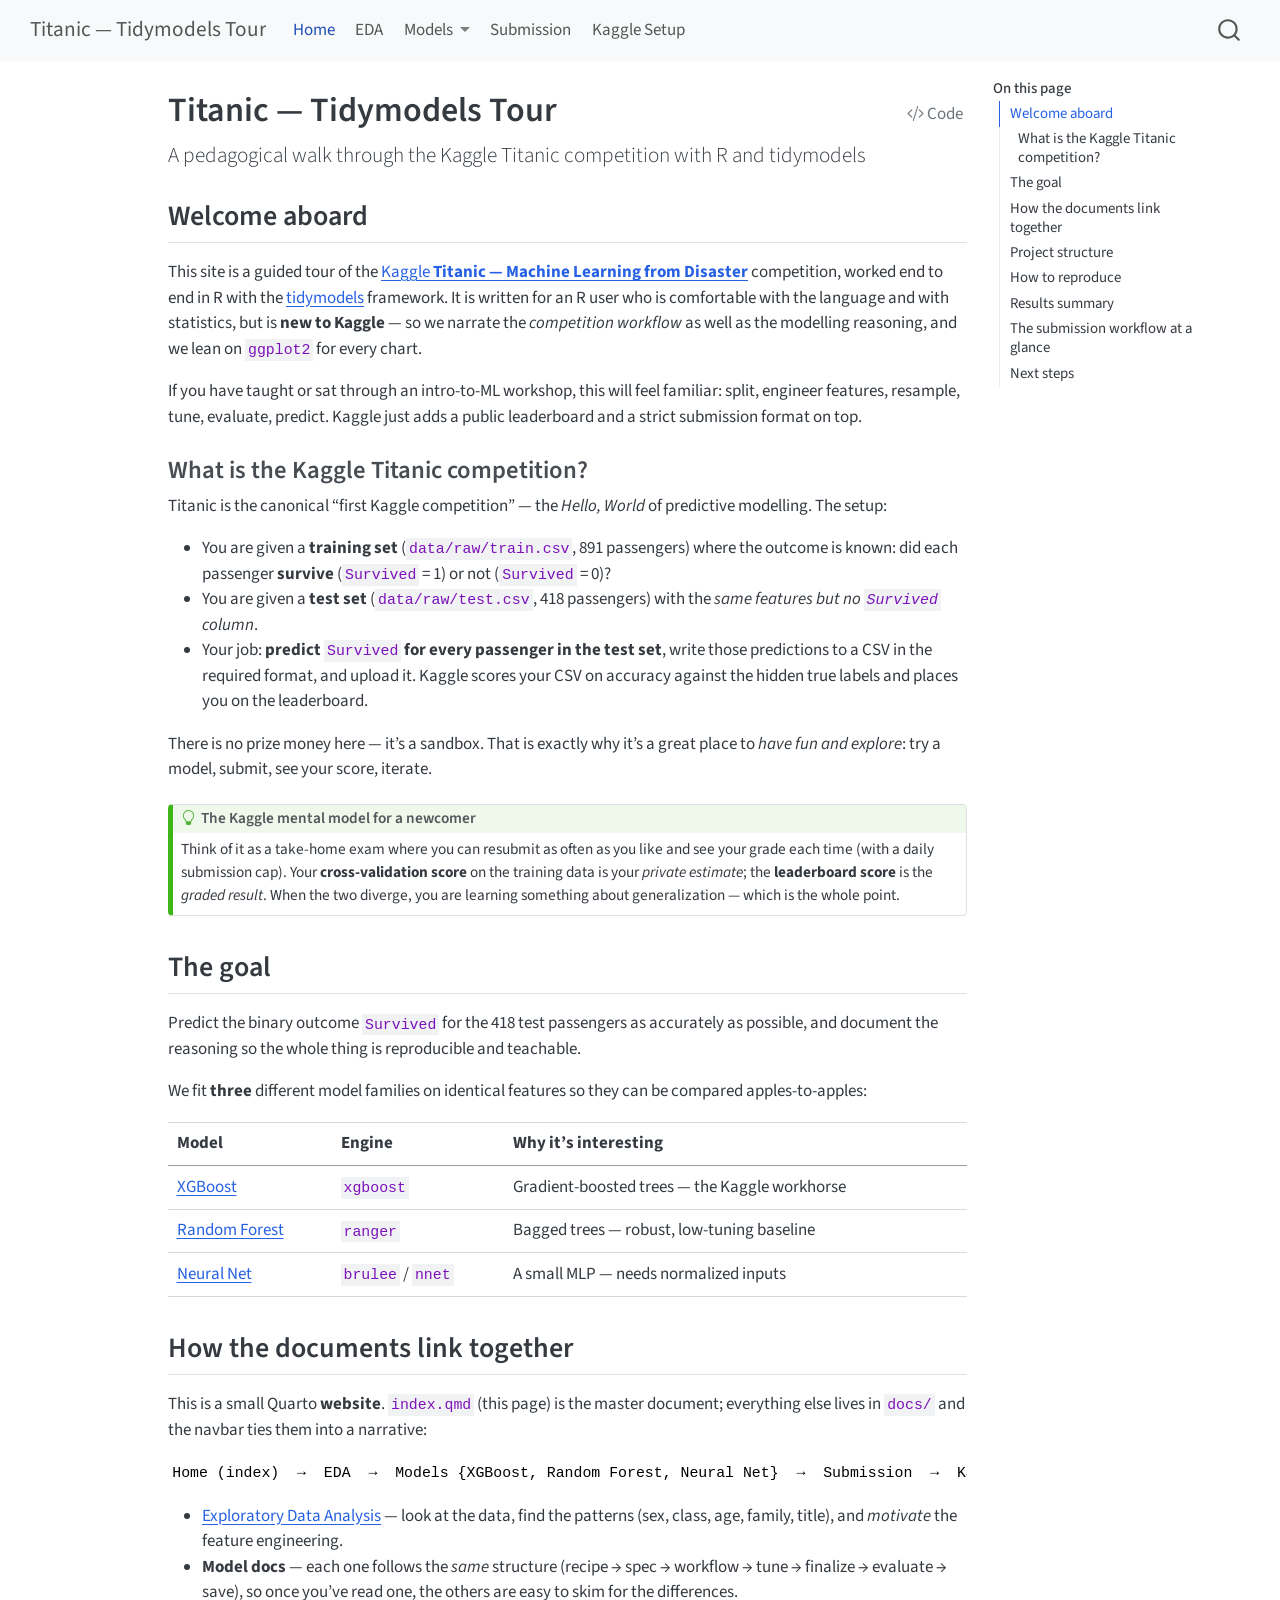
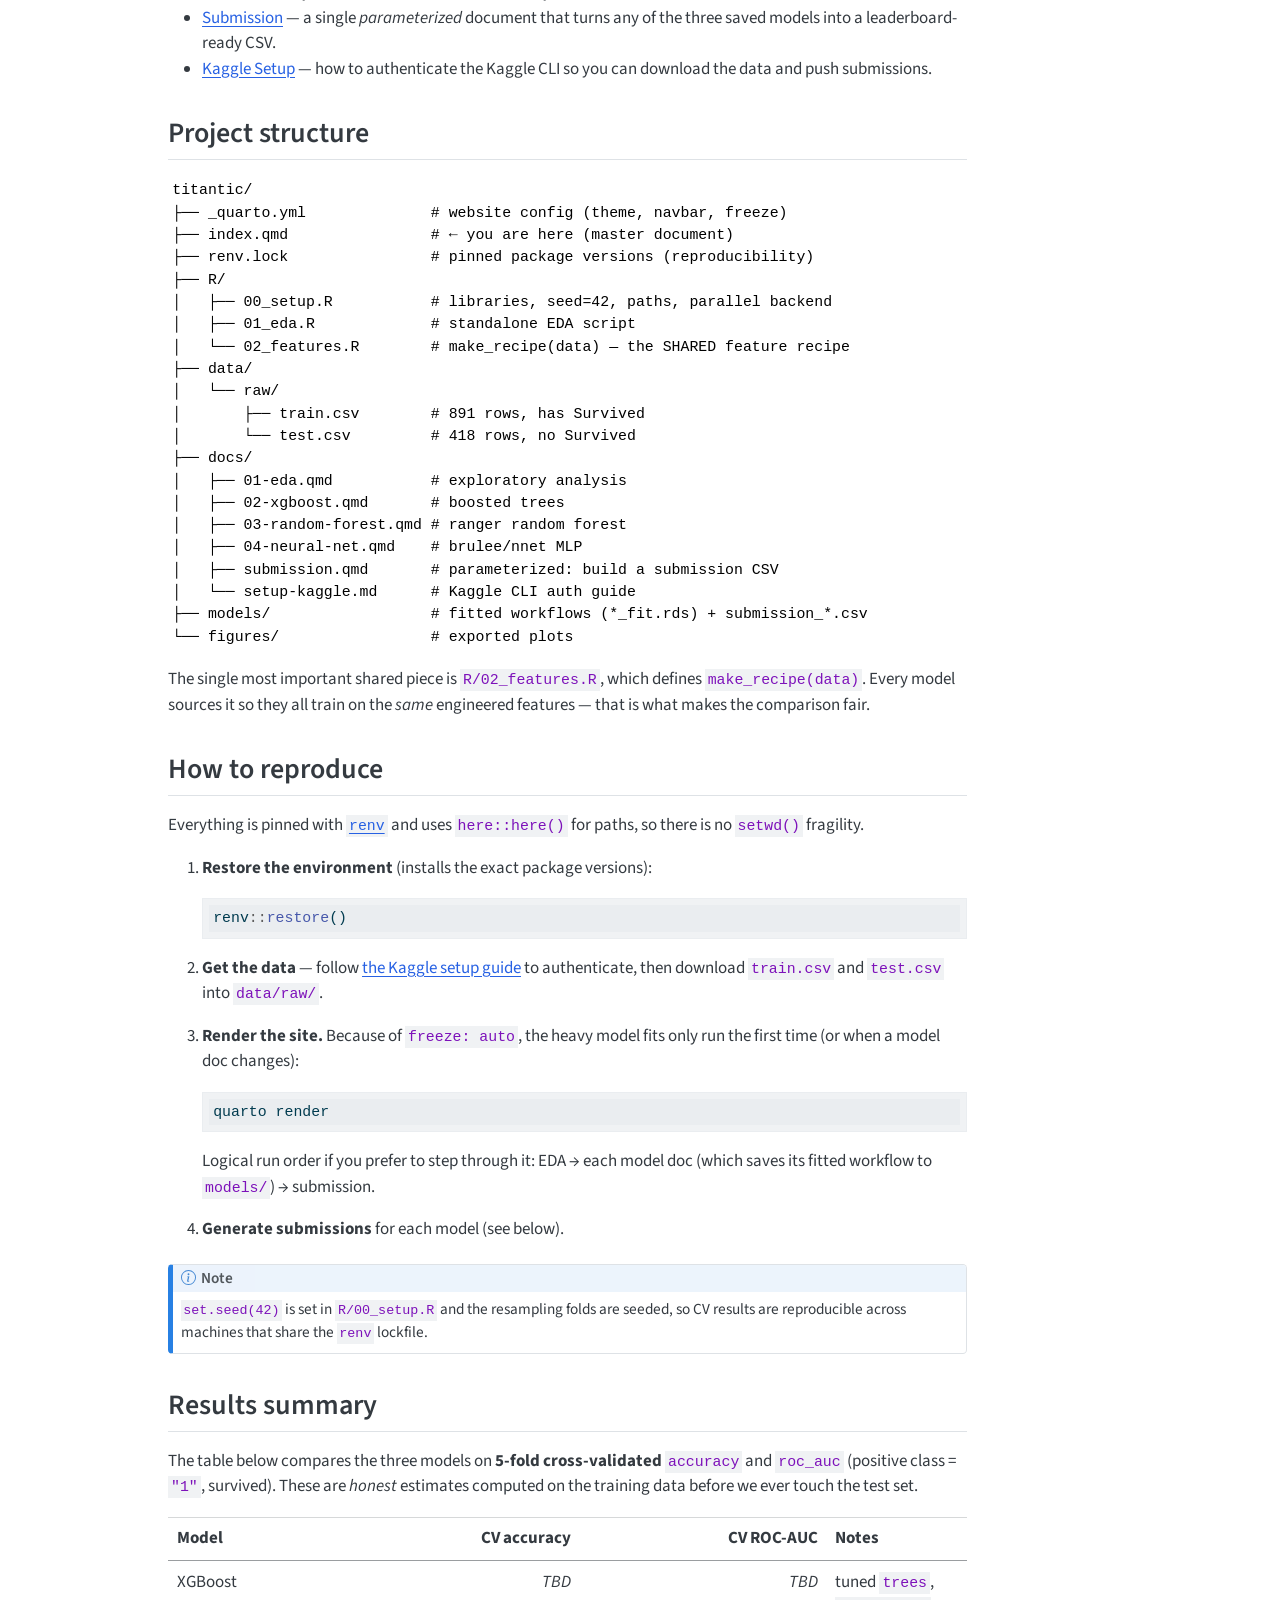
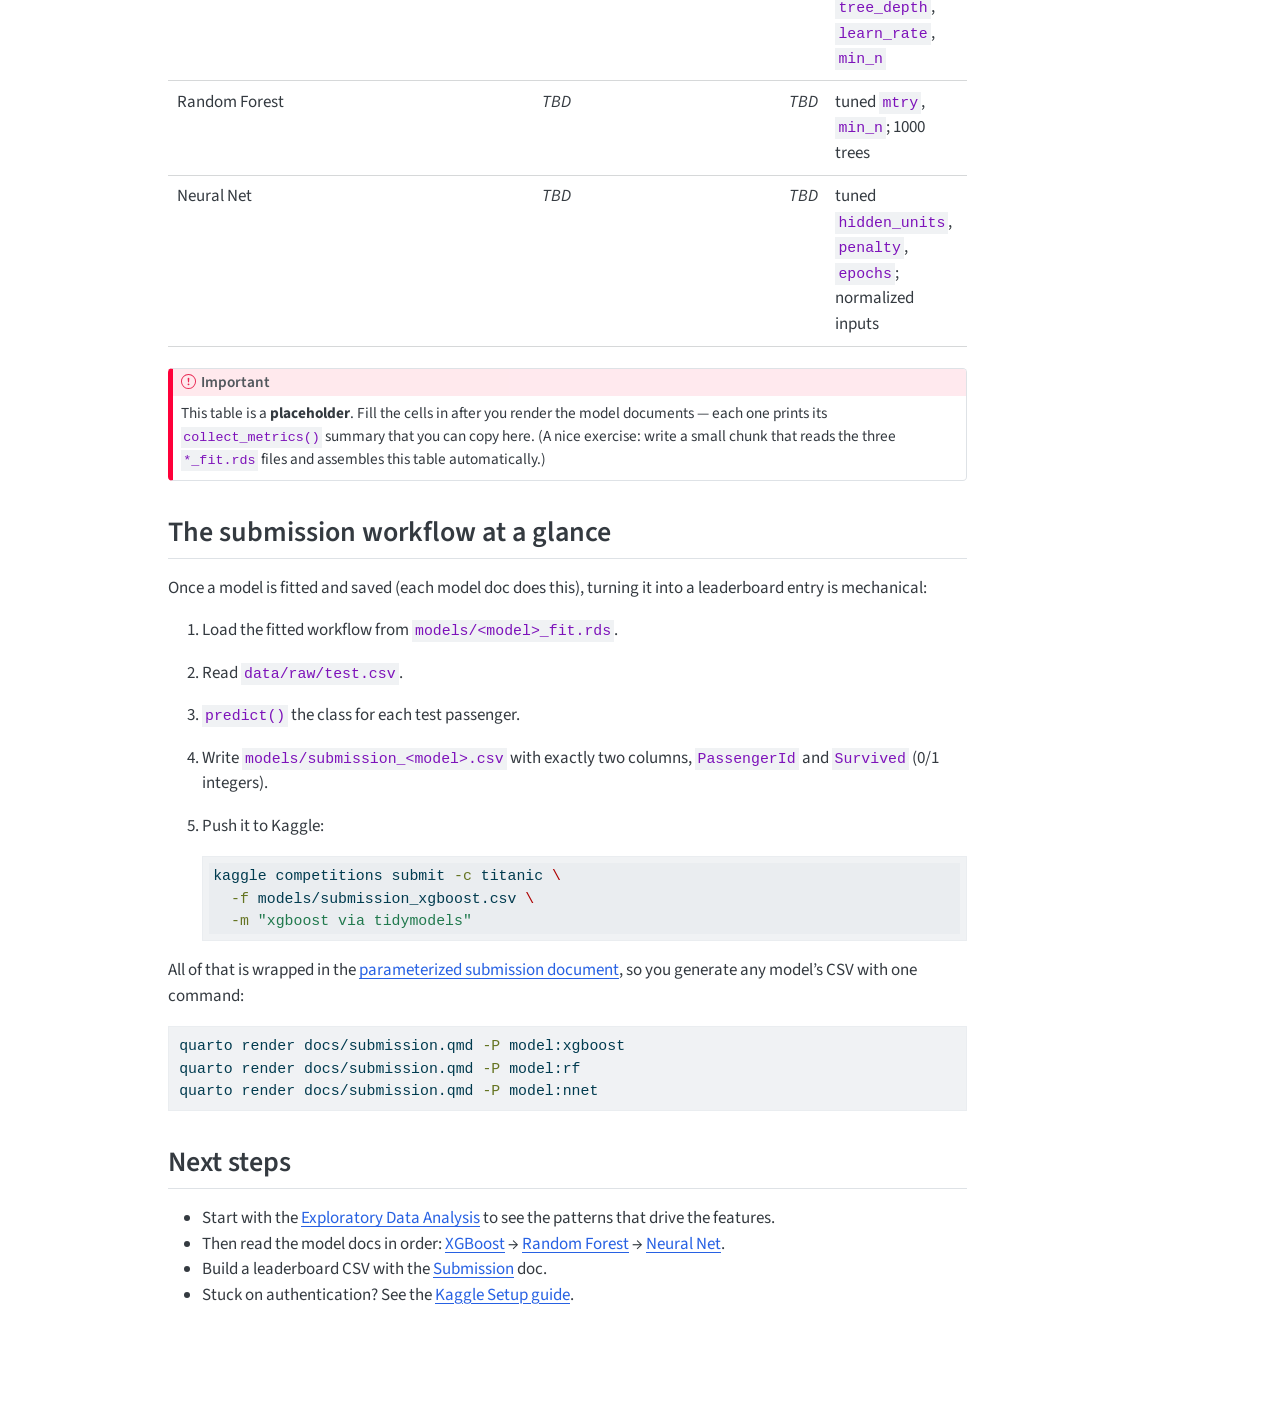
==== commit ed8905ec: "Built site for gh-pages" ====
--- a/index.html
+++ b/index.html
@@ -2,13 +2,16 @@
 <html xmlns="http://www.w3.org/1999/xhtml" lang="en" xml:lang="en"><head>
 
 <meta charset="utf-8">
-<meta name="generator" content="quarto-1.7.32">
+<meta name="generator" content="quarto-1.9.38">
 
 <meta name="viewport" content="width=device-width, initial-scale=1.0, user-scalable=yes">
 
 
 <title>Titanic — Tidymodels Tour</title>
 <style>
+/* Default styles provided by pandoc.
+** See https://pandoc.org/MANUAL.html#variables-for-html for config info.
+*/
 code{white-space: pre-wrap;}
 span.smallcaps{font-variant: small-caps;}
 div.columns{display: flex; gap: min(4vw, 1.5em);}
@@ -71,10 +74,10 @@
 <script src="site_libs/quarto-html/tippy.umd.min.js"></script>
 <script src="site_libs/quarto-html/anchor.min.js"></script>
 <link href="site_libs/quarto-html/tippy.css" rel="stylesheet">
-<link href="site_libs/quarto-html/quarto-syntax-highlighting-37eea08aefeeee20ff55810ff984fec1.css" rel="stylesheet" id="quarto-text-highlighting-styles">
+<link href="site_libs/quarto-html/quarto-syntax-highlighting-15634bcf2e68342d4ad2dfa704d543f6.css" rel="stylesheet" id="quarto-text-highlighting-styles">
 <script src="site_libs/bootstrap/bootstrap.min.js"></script>
 <link href="site_libs/bootstrap/bootstrap-icons.css" rel="stylesheet">
-<link href="site_libs/bootstrap/bootstrap-dfb324f25d9b1687192fa8be62ac8f9c.min.css" rel="stylesheet" append-hash="true" id="quarto-bootstrap" data-mode="light">
+<link href="site_libs/bootstrap/bootstrap-bba5ebae505b5c03f3f0d8040a416a6b.min.css" rel="stylesheet" append-hash="true" id="quarto-bootstrap" data-mode="light">
 <script id="quarto-search-options" type="application/json">{
   "location": "navbar",
   "copy-button": false,
@@ -230,7 +233,7 @@
 <i class="callout-icon"></i>
 </div>
 <div class="callout-title-container flex-fill">
-The Kaggle mental model for a newcomer
+<span class="screen-reader-only">Tip</span>The Kaggle mental model for a newcomer
 </div>
 </div>
 <div class="callout-body-container callout-body">
@@ -311,10 +314,10 @@
 <p>Everything is pinned with <a href="https://rstudio.github.io/renv/"><code>renv</code></a> and uses <code>here::here()</code> for paths, so there is no <code>setwd()</code> fragility.</p>
 <ol type="1">
 <li><p><strong>Restore the environment</strong> (installs the exact package versions):</p>
-<div class="sourceCode" id="cb3"><pre class="sourceCode r code-with-copy"><code class="sourceCode r"><span id="cb3-1"><a href="#cb3-1" aria-hidden="true" tabindex="-1"></a>renv<span class="sc">::</span><span class="fu">restore</span>()</span></code><button title="Copy to Clipboard" class="code-copy-button"><i class="bi"></i></button></pre></div></li>
+<div class="code-copy-outer-scaffold"><div class="sourceCode" id="cb3"><pre class="sourceCode r code-with-copy"><code class="sourceCode r"><span id="cb3-1"><a href="#cb3-1" aria-hidden="true" tabindex="-1"></a>renv<span class="sc">::</span><span class="fu">restore</span>()</span></code></pre></div><button title="Copy to Clipboard" class="code-copy-button"><i class="bi"></i></button></div></li>
 <li><p><strong>Get the data</strong> — follow <a href="./docs/setup-kaggle.html">the Kaggle setup guide</a> to authenticate, then download <code>train.csv</code> and <code>test.csv</code> into <code>data/raw/</code>.</p></li>
 <li><p><strong>Render the site.</strong> Because of <code>freeze: auto</code>, the heavy model fits only run the first time (or when a model doc changes):</p>
-<div class="sourceCode" id="cb4"><pre class="sourceCode bash code-with-copy"><code class="sourceCode bash"><span id="cb4-1"><a href="#cb4-1" aria-hidden="true" tabindex="-1"></a><span class="ex">quarto</span> render</span></code><button title="Copy to Clipboard" class="code-copy-button"><i class="bi"></i></button></pre></div>
+<div class="code-copy-outer-scaffold"><div class="sourceCode" id="cb4"><pre class="sourceCode bash code-with-copy"><code class="sourceCode bash"><span id="cb4-1"><a href="#cb4-1" aria-hidden="true" tabindex="-1"></a><span class="ex">quarto</span> render</span></code></pre></div><button title="Copy to Clipboard" class="code-copy-button"><i class="bi"></i></button></div>
 <p>Logical run order if you prefer to step through it: EDA → each model doc (which saves its fitted workflow to <code>models/</code>) → submission.</p></li>
 <li><p><strong>Generate submissions</strong> for each model (see below).</p></li>
 </ol>
@@ -394,14 +397,14 @@
 <li><p><code>predict()</code> the class for each test passenger.</p></li>
 <li><p>Write <code>models/submission_&lt;model&gt;.csv</code> with exactly two columns, <code>PassengerId</code> and <code>Survived</code> (0/1 integers).</p></li>
 <li><p>Push it to Kaggle:</p>
-<div class="sourceCode" id="cb5"><pre class="sourceCode bash code-with-copy"><code class="sourceCode bash"><span id="cb5-1"><a href="#cb5-1" aria-hidden="true" tabindex="-1"></a><span class="ex">kaggle</span> competitions submit <span class="at">-c</span> titanic <span class="dt">\</span></span>
+<div class="code-copy-outer-scaffold"><div class="sourceCode" id="cb5"><pre class="sourceCode bash code-with-copy"><code class="sourceCode bash"><span id="cb5-1"><a href="#cb5-1" aria-hidden="true" tabindex="-1"></a><span class="ex">kaggle</span> competitions submit <span class="at">-c</span> titanic <span class="dt">\</span></span>
 <span id="cb5-2"><a href="#cb5-2" aria-hidden="true" tabindex="-1"></a>  <span class="at">-f</span> models/submission_xgboost.csv <span class="dt">\</span></span>
-<span id="cb5-3"><a href="#cb5-3" aria-hidden="true" tabindex="-1"></a>  <span class="at">-m</span> <span class="st">"xgboost via tidymodels"</span></span></code><button title="Copy to Clipboard" class="code-copy-button"><i class="bi"></i></button></pre></div></li>
+<span id="cb5-3"><a href="#cb5-3" aria-hidden="true" tabindex="-1"></a>  <span class="at">-m</span> <span class="st">"xgboost via tidymodels"</span></span></code></pre></div><button title="Copy to Clipboard" class="code-copy-button"><i class="bi"></i></button></div></li>
 </ol>
 <p>All of that is wrapped in the <strong><a href="./docs/submission.html">parameterized submission document</a></strong>, so you generate any model’s CSV with one command:</p>
-<div class="sourceCode" id="cb6"><pre class="sourceCode bash code-with-copy"><code class="sourceCode bash"><span id="cb6-1"><a href="#cb6-1" aria-hidden="true" tabindex="-1"></a><span class="ex">quarto</span> render docs/submission.qmd <span class="at">-P</span> model:xgboost</span>
+<div class="code-copy-outer-scaffold"><div class="sourceCode" id="cb6"><pre class="sourceCode bash code-with-copy"><code class="sourceCode bash"><span id="cb6-1"><a href="#cb6-1" aria-hidden="true" tabindex="-1"></a><span class="ex">quarto</span> render docs/submission.qmd <span class="at">-P</span> model:xgboost</span>
 <span id="cb6-2"><a href="#cb6-2" aria-hidden="true" tabindex="-1"></a><span class="ex">quarto</span> render docs/submission.qmd <span class="at">-P</span> model:rf</span>
-<span id="cb6-3"><a href="#cb6-3" aria-hidden="true" tabindex="-1"></a><span class="ex">quarto</span> render docs/submission.qmd <span class="at">-P</span> model:nnet</span></code><button title="Copy to Clipboard" class="code-copy-button"><i class="bi"></i></button></pre></div>
+<span id="cb6-3"><a href="#cb6-3" aria-hidden="true" tabindex="-1"></a><span class="ex">quarto</span> render docs/submission.qmd <span class="at">-P</span> model:nnet</span></code></pre></div><button title="Copy to Clipboard" class="code-copy-button"><i class="bi"></i></button></div>
 </section>
 <section id="next-steps" class="level2">
 <h2 class="anchored" data-anchor-id="next-steps">Next steps</h2>
@@ -469,13 +472,14 @@
       e.clearSelection();
     }
     const getTextToCopy = function(trigger) {
-        const codeEl = trigger.previousElementSibling.cloneNode(true);
-        for (const childEl of codeEl.children) {
-          if (isCodeAnnotation(childEl)) {
-            childEl.remove();
-          }
-        }
-        return codeEl.innerText;
+      const outerScaffold = trigger.parentElement.cloneNode(true);
+      const codeEl = outerScaffold.querySelector('code');
+      for (const childEl of codeEl.children) {
+        if (isCodeAnnotation(childEl)) {
+          childEl.remove();
+        }
+      }
+      return codeEl.innerText;
     }
     const clipboard = new window.ClipboardJS('.code-copy-button:not([data-in-quarto-modal])', {
       text: getTextToCopy
@@ -541,7 +545,7 @@
     }
       var localhostRegex = new RegExp(/^(?:http|https):\/\/localhost\:?[0-9]*\//);
       var mailtoRegex = new RegExp(/^mailto:/);
-        var filterRegex = new RegExp('/' + window.location.host + '/');
+        var filterRegex = new RegExp("https:\/\/MattBixley\.github\.io\/titanic\/");
       var isInternal = (href) => {
           return filterRegex.test(href) || localhostRegex.test(href) || mailtoRegex.test(href);
       }
@@ -868,7 +872,7 @@
     }
   });
   </script><div class="modal fade" id="quarto-embedded-source-code-modal" tabindex="-1" aria-labelledby="quarto-embedded-source-code-modal-label" aria-hidden="true"><div class="modal-dialog modal-dialog-scrollable"><div class="modal-content"><div class="modal-header"><h5 class="modal-title" id="quarto-embedded-source-code-modal-label">Source Code</h5><button class="btn-close" data-bs-dismiss="modal"></button></div><div class="modal-body"><div class="">
-<div class="sourceCode" id="cb7" data-shortcodes="false"><pre class="sourceCode markdown code-with-copy"><code class="sourceCode markdown"><span id="cb7-1"><a href="#cb7-1" aria-hidden="true" tabindex="-1"></a><span class="co">---</span></span>
+<div class="code-copy-outer-scaffold"><div class="sourceCode" id="cb7" data-shortcodes="false"><pre class="sourceCode markdown code-with-copy"><code class="sourceCode markdown"><span id="cb7-1"><a href="#cb7-1" aria-hidden="true" tabindex="-1"></a><span class="co">---</span></span>
 <span id="cb7-2"><a href="#cb7-2" aria-hidden="true" tabindex="-1"></a><span class="an">title:</span><span class="co"> "Titanic — Tidymodels Tour"</span></span>
 <span id="cb7-3"><a href="#cb7-3" aria-hidden="true" tabindex="-1"></a><span class="an">subtitle:</span><span class="co"> "A pedagogical walk through the Kaggle Titanic competition with R and tidymodels"</span></span>
 <span id="cb7-4"><a href="#cb7-4" aria-hidden="true" tabindex="-1"></a><span class="co">---</span></span>
@@ -1065,7 +1069,7 @@
 <span id="cb7-195"><a href="#cb7-195" aria-hidden="true" tabindex="-1"></a>  **[Random Forest](docs/03-random-forest.qmd)** →</span>
 <span id="cb7-196"><a href="#cb7-196" aria-hidden="true" tabindex="-1"></a>  **[Neural Net](docs/04-neural-net.qmd)**.</span>
 <span id="cb7-197"><a href="#cb7-197" aria-hidden="true" tabindex="-1"></a><span class="ss">- </span>Build a leaderboard CSV with the **[Submission](docs/submission.qmd)** doc.</span>
-<span id="cb7-198"><a href="#cb7-198" aria-hidden="true" tabindex="-1"></a><span class="ss">- </span>Stuck on authentication? See the **[Kaggle Setup guide](docs/setup-kaggle.md)**.</span></code><button title="Copy to Clipboard" class="code-copy-button" data-in-quarto-modal=""><i class="bi"></i></button></pre></div>
+<span id="cb7-198"><a href="#cb7-198" aria-hidden="true" tabindex="-1"></a><span class="ss">- </span>Stuck on authentication? See the **[Kaggle Setup guide](docs/setup-kaggle.md)**.</span></code></pre></div><button title="Copy to Clipboard" class="code-copy-button" data-in-quarto-modal=""><i class="bi"></i></button></div>
 </div></div></div></div></div>
 </div> <!-- /content -->
 
--- a/site_libs/quarto-html/quarto-syntax-highlighting-15634bcf2e68342d4ad2dfa704d543f6.css
+++ b/site_libs/quarto-html/quarto-syntax-highlighting-15634bcf2e68342d4ad2dfa704d543f6.css
@@ -0,0 +1,236 @@
+/* quarto syntax highlight colors */
+:root {
+  --quarto-hl-ot-color: #003B4F;
+  --quarto-hl-at-color: #657422;
+  --quarto-hl-ss-color: #20794D;
+  --quarto-hl-an-color: #5E5E5E;
+  --quarto-hl-fu-color: #4758AB;
+  --quarto-hl-st-color: #20794D;
+  --quarto-hl-cf-color: #003B4F;
+  --quarto-hl-op-color: #5E5E5E;
+  --quarto-hl-er-color: #AD0000;
+  --quarto-hl-bn-color: #AD0000;
+  --quarto-hl-al-color: #AD0000;
+  --quarto-hl-va-color: #111111;
+  --quarto-hl-bu-color: inherit;
+  --quarto-hl-ex-color: inherit;
+  --quarto-hl-pp-color: #AD0000;
+  --quarto-hl-in-color: #5E5E5E;
+  --quarto-hl-vs-color: #20794D;
+  --quarto-hl-wa-color: #5E5E5E;
+  --quarto-hl-do-color: #5E5E5E;
+  --quarto-hl-im-color: #00769E;
+  --quarto-hl-ch-color: #20794D;
+  --quarto-hl-dt-color: #AD0000;
+  --quarto-hl-fl-color: #AD0000;
+  --quarto-hl-co-color: #5E5E5E;
+  --quarto-hl-cv-color: #5E5E5E;
+  --quarto-hl-cn-color: #8f5902;
+  --quarto-hl-sc-color: #5E5E5E;
+  --quarto-hl-dv-color: #AD0000;
+  --quarto-hl-kw-color: #003B4F;
+}
+
+/* other quarto variables */
+:root {
+  --quarto-font-monospace: SFMono-Regular, Menlo, Monaco, Consolas, "Liberation Mono", "Courier New", monospace;
+}
+
+/* syntax highlight based on Pandoc's rules */
+pre > code.sourceCode > span {
+  color: #003B4F;
+}
+
+code.sourceCode > span {
+  color: #003B4F;
+}
+
+div.sourceCode,
+div.sourceCode pre.sourceCode {
+  color: #003B4F;
+}
+
+/* Normal */
+code span {
+  color: #003B4F;
+}
+
+/* Alert */
+code span.al {
+  color: #AD0000;
+  font-style: inherit;
+}
+
+/* Annotation */
+code span.an {
+  color: #5E5E5E;
+  font-style: inherit;
+}
+
+/* Attribute */
+code span.at {
+  color: #657422;
+  font-style: inherit;
+}
+
+/* BaseN */
+code span.bn {
+  color: #AD0000;
+  font-style: inherit;
+}
+
+/* BuiltIn */
+code span.bu {
+  font-style: inherit;
+}
+
+/* ControlFlow */
+code span.cf {
+  color: #003B4F;
+  font-weight: bold;
+  font-style: inherit;
+}
+
+/* Char */
+code span.ch {
+  color: #20794D;
+  font-style: inherit;
+}
+
+/* Constant */
+code span.cn {
+  color: #8f5902;
+  font-style: inherit;
+}
+
+/* Comment */
+code span.co {
+  color: #5E5E5E;
+  font-style: inherit;
+}
+
+/* CommentVar */
+code span.cv {
+  color: #5E5E5E;
+  font-style: italic;
+}
+
+/* Documentation */
+code span.do {
+  color: #5E5E5E;
+  font-style: italic;
+}
+
+/* DataType */
+code span.dt {
+  color: #AD0000;
+  font-style: inherit;
+}
+
+/* DecVal */
+code span.dv {
+  color: #AD0000;
+  font-style: inherit;
+}
+
+/* Error */
+code span.er {
+  color: #AD0000;
+  font-style: inherit;
+}
+
+/* Extension */
+code span.ex {
+  font-style: inherit;
+}
+
+/* Float */
+code span.fl {
+  color: #AD0000;
+  font-style: inherit;
+}
+
+/* Function */
+code span.fu {
+  color: #4758AB;
+  font-style: inherit;
+}
+
+/* Import */
+code span.im {
+  color: #00769E;
+  font-style: inherit;
+}
+
+/* Information */
+code span.in {
+  color: #5E5E5E;
+  font-style: inherit;
+}
+
+/* Keyword */
+code span.kw {
+  color: #003B4F;
+  font-weight: bold;
+  font-style: inherit;
+}
+
+/* Operator */
+code span.op {
+  color: #5E5E5E;
+  font-style: inherit;
+}
+
+/* Other */
+code span.ot {
+  color: #003B4F;
+  font-style: inherit;
+}
+
+/* Preprocessor */
+code span.pp {
+  color: #AD0000;
+  font-style: inherit;
+}
+
+/* SpecialChar */
+code span.sc {
+  color: #5E5E5E;
+  font-style: inherit;
+}
+
+/* SpecialString */
+code span.ss {
+  color: #20794D;
+  font-style: inherit;
+}
+
+/* String */
+code span.st {
+  color: #20794D;
+  font-style: inherit;
+}
+
+/* Variable */
+code span.va {
+  color: #111111;
+  font-style: inherit;
+}
+
+/* VerbatimString */
+code span.vs {
+  color: #20794D;
+  font-style: inherit;
+}
+
+/* Warning */
+code span.wa {
+  color: #5E5E5E;
+  font-style: italic;
+}
+
+.prevent-inlining {
+  content: "</";
+}
+
+/*# sourceMappingURL=f23921c56f73e400b49028c9186a1aa0.css.map */
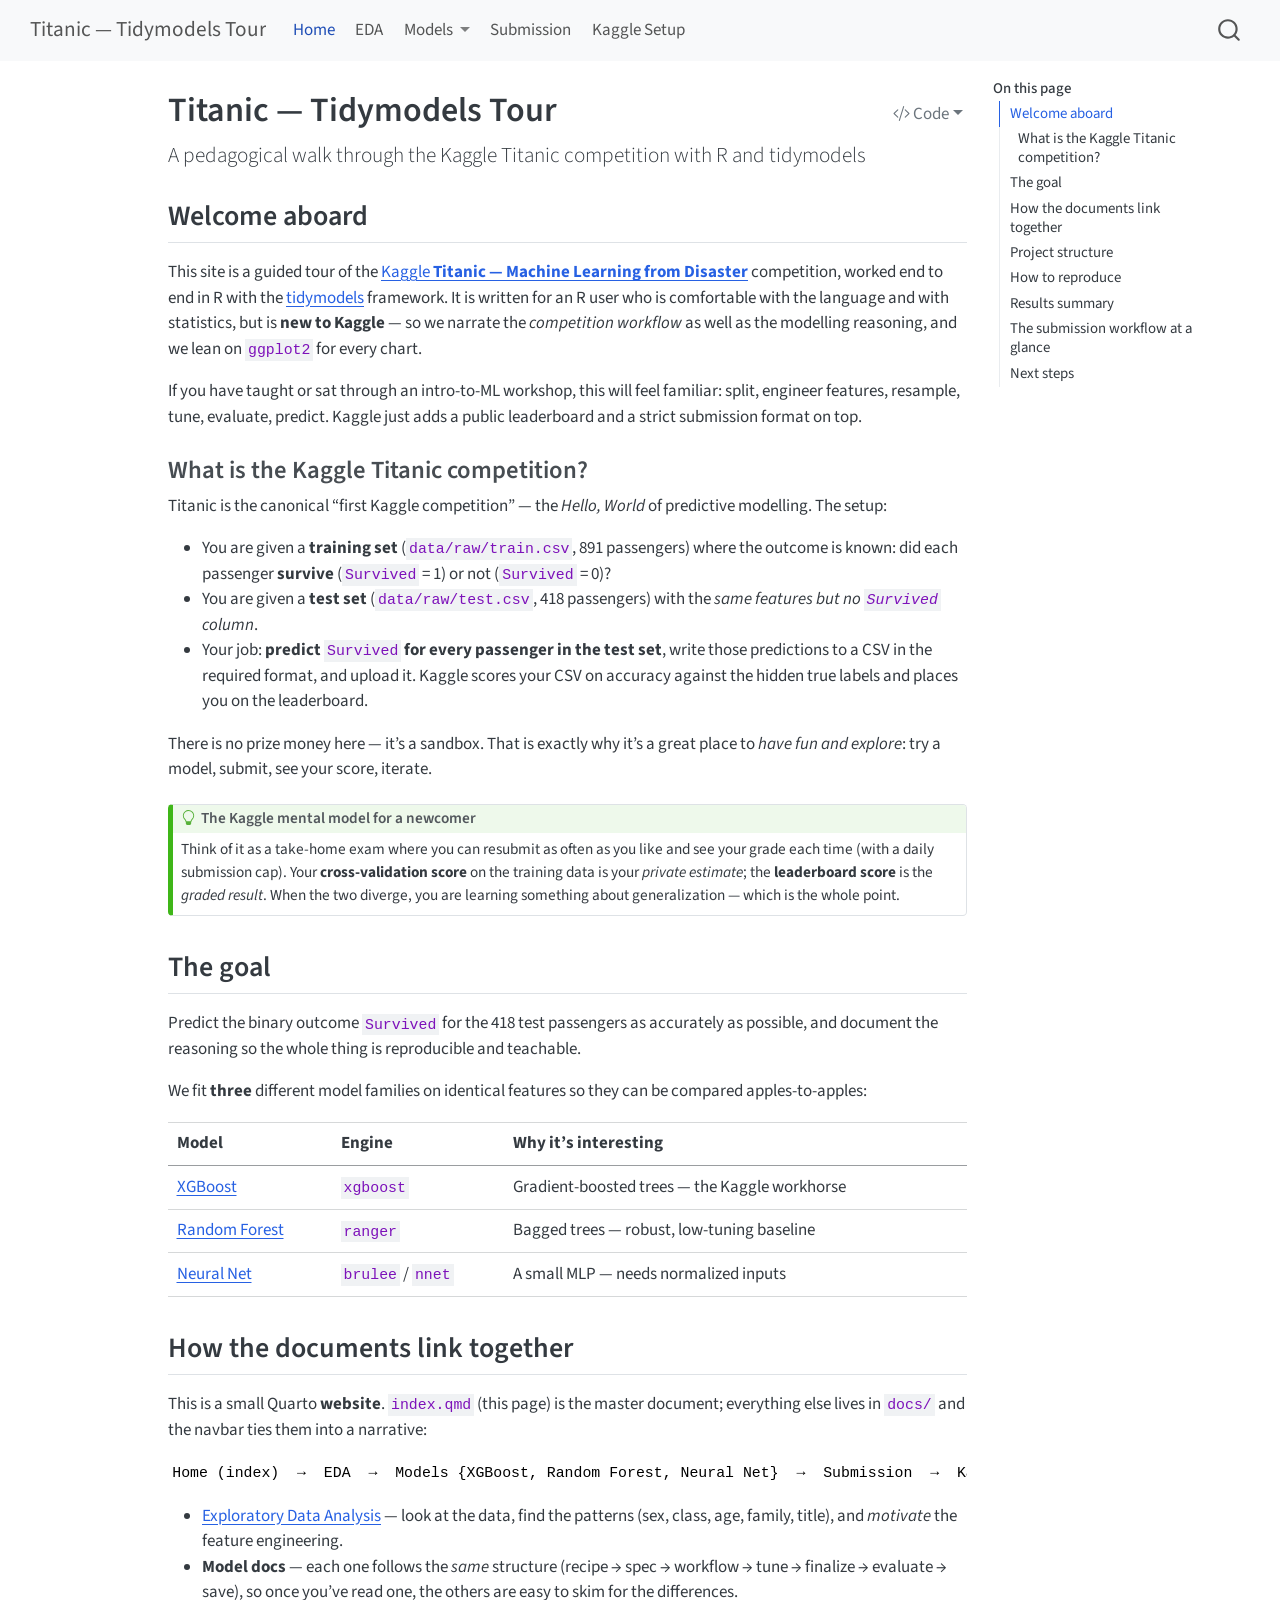
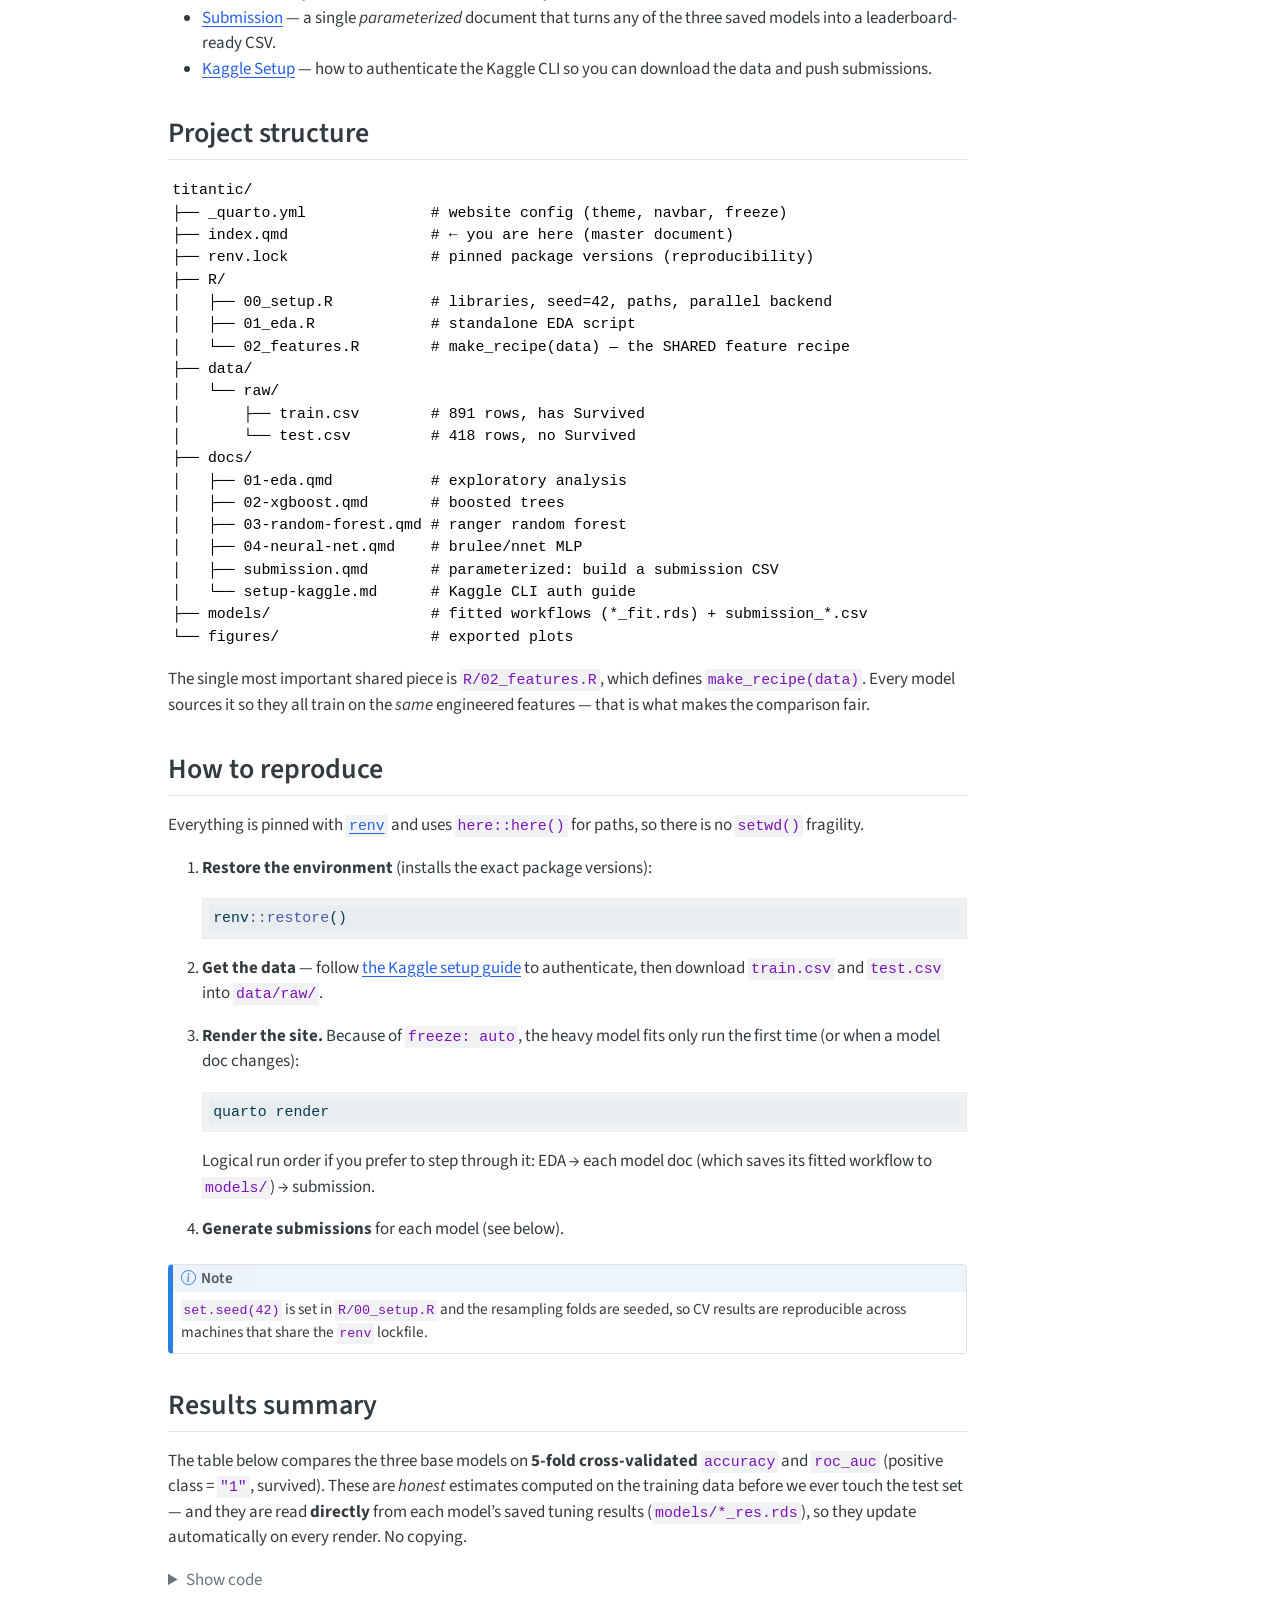
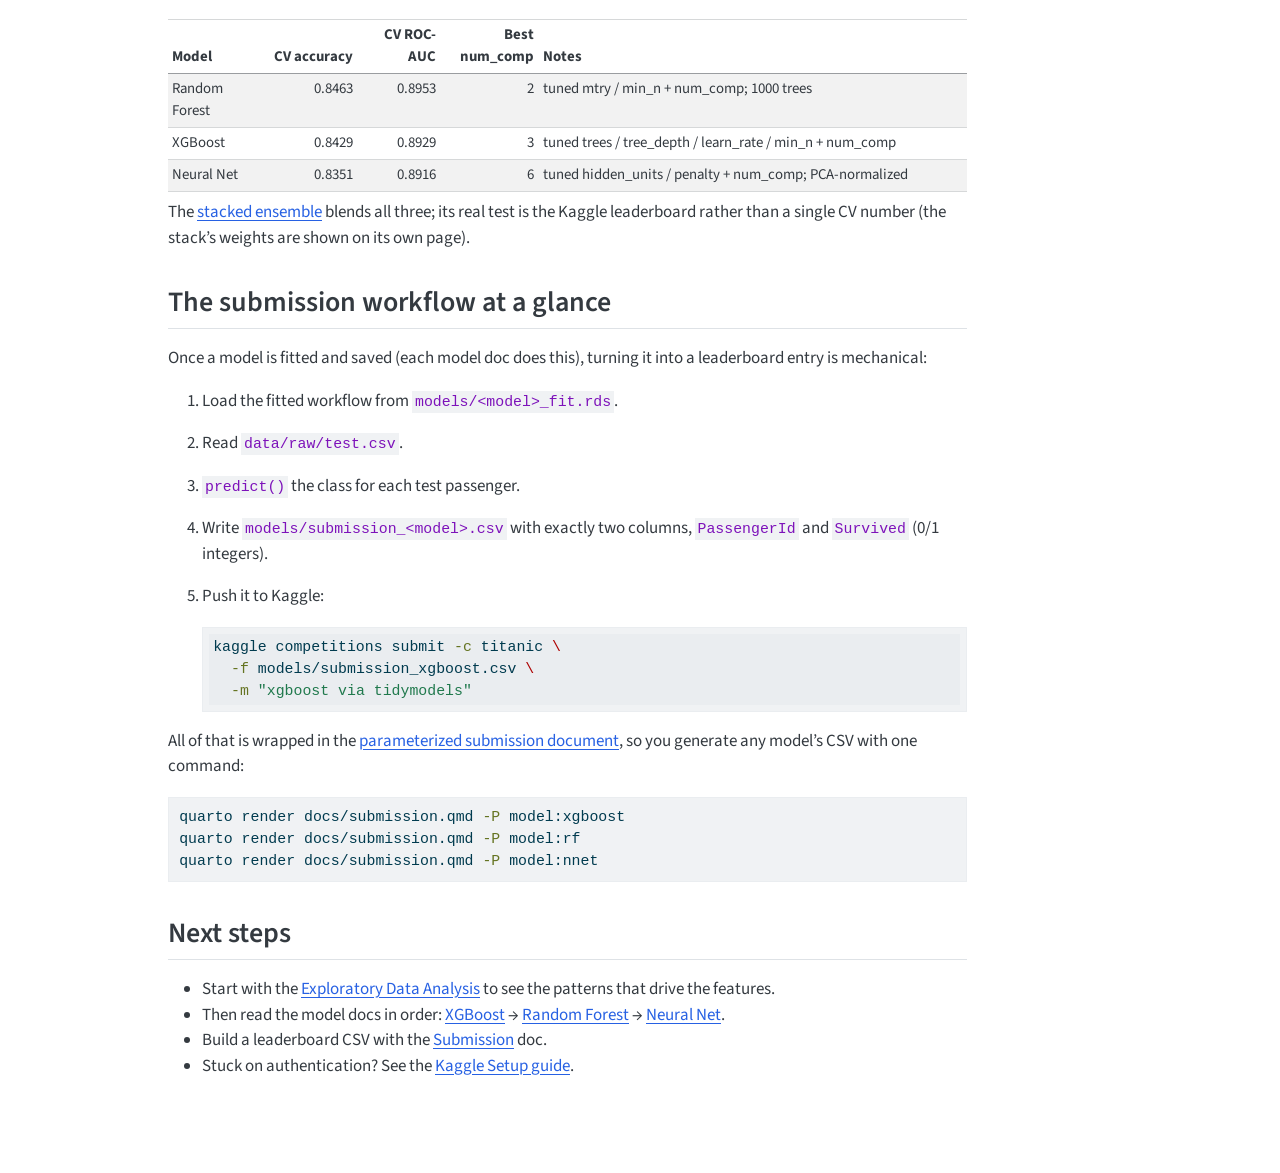
==== commit 2a144335: "Built site for gh-pages" ====
--- a/index.html
+++ b/index.html
@@ -105,6 +105,8 @@
     "search-label": "Search"
   }
 }</script>
+<link href="site_libs/pagedtable-1.1/css/pagedtable.css" rel="stylesheet">
+<script src="site_libs/pagedtable-1.1/js/pagedtable.js"></script>
 
 
 </head>
@@ -151,6 +153,10 @@
     <a class="dropdown-item" href="./docs/04-neural-net.html">
  <span class="dropdown-text">Neural Net</span></a>
   </li>  
+        <li>
+    <a class="dropdown-item" href="./docs/05-stack.html">
+ <span class="dropdown-text">Stacked Ensemble</span></a>
+  </li>  
     </ul>
   </li>
   <li class="nav-item">
@@ -196,7 +202,7 @@
 
 <header id="title-block-header" class="quarto-title-block default">
 <div class="quarto-title">
-<div class="quarto-title-block"><div><h1 class="title">Titanic — Tidymodels Tour</h1><button type="button" class="btn code-tools-button" id="quarto-code-tools-source"><i class="bi"></i> Code</button></div></div>
+<div class="quarto-title-block"><div><h1 class="title">Titanic — Tidymodels Tour</h1><button type="button" class="btn code-tools-button dropdown-toggle" id="quarto-code-tools-menu" data-bs-toggle="dropdown" aria-expanded="false"><i class="bi"></i> Code</button><ul class="dropdown-menu dropdown-menu-end" aria-labelelledby="quarto-code-tools-menu"><li><a id="quarto-show-all-code" class="dropdown-item" href="javascript:void(0)" role="button">Show All Code</a></li><li><a id="quarto-hide-all-code" class="dropdown-item" href="javascript:void(0)" role="button">Hide All Code</a></li><li><hr class="dropdown-divider"></li><li><a id="quarto-view-source" class="dropdown-item" href="javascript:void(0)" role="button">View Source</a></li></ul></div></div>
 <p class="subtitle lead">A pedagogical walk through the Kaggle Titanic competition with R and tidymodels</p>
 </div>
 
@@ -337,56 +343,86 @@
 </section>
 <section id="results-summary" class="level2">
 <h2 class="anchored" data-anchor-id="results-summary">Results summary</h2>
-<p>The table below compares the three models on <strong>5-fold cross-validated</strong> <code>accuracy</code> and <code>roc_auc</code> (positive class = <code>"1"</code>, survived). These are <em>honest</em> estimates computed on the training data before we ever touch the test set.</p>
-<table class="caption-top table">
+<p>The table below compares the three base models on <strong>5-fold cross-validated</strong> <code>accuracy</code> and <code>roc_auc</code> (positive class = <code>"1"</code>, survived). These are <em>honest</em> estimates computed on the training data before we ever touch the test set — and they are read <strong>directly</strong> from each model’s saved tuning results (<code>models/*_res.rds</code>), so they update automatically on every render. No copying.</p>
+<div class="cell">
+<details class="code-fold">
+<summary>Show code</summary>
+<div class="code-copy-outer-scaffold"><div class="sourceCode cell-code" id="cb5"><pre class="sourceCode r code-with-copy"><code class="sourceCode r"><span id="cb5-1"><a href="#cb5-1" aria-hidden="true" tabindex="-1"></a><span class="fu">library</span>(tidyverse)</span>
+<span id="cb5-2"><a href="#cb5-2" aria-hidden="true" tabindex="-1"></a><span class="fu">library</span>(tidymodels)</span>
+<span id="cb5-3"><a href="#cb5-3" aria-hidden="true" tabindex="-1"></a><span class="fu">library</span>(here)</span>
+<span id="cb5-4"><a href="#cb5-4" aria-hidden="true" tabindex="-1"></a></span>
+<span id="cb5-5"><a href="#cb5-5" aria-hidden="true" tabindex="-1"></a><span class="co"># Pull the best (roc_auc-selected) configuration's CV metrics from a saved</span></span>
+<span id="cb5-6"><a href="#cb5-6" aria-hidden="true" tabindex="-1"></a><span class="co"># tune_grid result.</span></span>
+<span id="cb5-7"><a href="#cb5-7" aria-hidden="true" tabindex="-1"></a>cv_metrics <span class="ot">&lt;-</span> <span class="cf">function</span>(path, label, notes) {</span>
+<span id="cb5-8"><a href="#cb5-8" aria-hidden="true" tabindex="-1"></a>  res  <span class="ot">&lt;-</span> <span class="fu">readRDS</span>(path)</span>
+<span id="cb5-9"><a href="#cb5-9" aria-hidden="true" tabindex="-1"></a>  best <span class="ot">&lt;-</span> <span class="fu">select_best</span>(res, <span class="at">metric =</span> <span class="st">"roc_auc"</span>)</span>
+<span id="cb5-10"><a href="#cb5-10" aria-hidden="true" tabindex="-1"></a>  m    <span class="ot">&lt;-</span> <span class="fu">collect_metrics</span>(res) <span class="sc">|&gt;</span> <span class="fu">semi_join</span>(best, <span class="at">by =</span> <span class="fu">names</span>(best))</span>
+<span id="cb5-11"><a href="#cb5-11" aria-hidden="true" tabindex="-1"></a>  <span class="fu">tibble</span>(</span>
+<span id="cb5-12"><a href="#cb5-12" aria-hidden="true" tabindex="-1"></a>    <span class="at">Model         =</span> label,</span>
+<span id="cb5-13"><a href="#cb5-13" aria-hidden="true" tabindex="-1"></a>    <span class="st">`</span><span class="at">CV accuracy</span><span class="st">`</span> <span class="ot">=</span> m<span class="sc">$</span>mean[m<span class="sc">$</span>.metric <span class="sc">==</span> <span class="st">"accuracy"</span>],</span>
+<span id="cb5-14"><a href="#cb5-14" aria-hidden="true" tabindex="-1"></a>    <span class="st">`</span><span class="at">CV ROC-AUC</span><span class="st">`</span>  <span class="ot">=</span> m<span class="sc">$</span>mean[m<span class="sc">$</span>.metric <span class="sc">==</span> <span class="st">"roc_auc"</span>],</span>
+<span id="cb5-15"><a href="#cb5-15" aria-hidden="true" tabindex="-1"></a>    <span class="st">`</span><span class="at">Best num_comp</span><span class="st">`</span> <span class="ot">=</span> best<span class="sc">$</span>num_comp,</span>
+<span id="cb5-16"><a href="#cb5-16" aria-hidden="true" tabindex="-1"></a>    <span class="at">Notes         =</span> notes</span>
+<span id="cb5-17"><a href="#cb5-17" aria-hidden="true" tabindex="-1"></a>  )</span>
+<span id="cb5-18"><a href="#cb5-18" aria-hidden="true" tabindex="-1"></a>}</span>
+<span id="cb5-19"><a href="#cb5-19" aria-hidden="true" tabindex="-1"></a></span>
+<span id="cb5-20"><a href="#cb5-20" aria-hidden="true" tabindex="-1"></a><span class="fu">bind_rows</span>(</span>
+<span id="cb5-21"><a href="#cb5-21" aria-hidden="true" tabindex="-1"></a>  <span class="fu">cv_metrics</span>(<span class="fu">here</span>(<span class="st">"models"</span>, <span class="st">"xgboost_res.rds"</span>), <span class="st">"XGBoost"</span>,</span>
+<span id="cb5-22"><a href="#cb5-22" aria-hidden="true" tabindex="-1"></a>             <span class="st">"tuned trees / tree_depth / learn_rate / min_n + num_comp"</span>),</span>
+<span id="cb5-23"><a href="#cb5-23" aria-hidden="true" tabindex="-1"></a>  <span class="fu">cv_metrics</span>(<span class="fu">here</span>(<span class="st">"models"</span>, <span class="st">"rf_res.rds"</span>), <span class="st">"Random Forest"</span>,</span>
+<span id="cb5-24"><a href="#cb5-24" aria-hidden="true" tabindex="-1"></a>             <span class="st">"tuned mtry / min_n + num_comp; 1000 trees"</span>),</span>
+<span id="cb5-25"><a href="#cb5-25" aria-hidden="true" tabindex="-1"></a>  <span class="fu">cv_metrics</span>(<span class="fu">here</span>(<span class="st">"models"</span>, <span class="st">"nnet_res.rds"</span>), <span class="st">"Neural Net"</span>,</span>
+<span id="cb5-26"><a href="#cb5-26" aria-hidden="true" tabindex="-1"></a>             <span class="st">"tuned hidden_units / penalty + num_comp; PCA-normalized"</span>)</span>
+<span id="cb5-27"><a href="#cb5-27" aria-hidden="true" tabindex="-1"></a>) <span class="sc">|&gt;</span></span>
+<span id="cb5-28"><a href="#cb5-28" aria-hidden="true" tabindex="-1"></a>  <span class="fu">arrange</span>(<span class="fu">desc</span>(<span class="st">`</span><span class="at">CV ROC-AUC</span><span class="st">`</span>)) <span class="sc">|&gt;</span></span>
+<span id="cb5-29"><a href="#cb5-29" aria-hidden="true" tabindex="-1"></a>  <span class="fu">mutate</span>(<span class="fu">across</span>(<span class="fu">c</span>(<span class="st">`</span><span class="at">CV accuracy</span><span class="st">`</span>, <span class="st">`</span><span class="at">CV ROC-AUC</span><span class="st">`</span>), \(x) <span class="fu">round</span>(x, <span class="dv">4</span>))) <span class="sc">|&gt;</span></span>
+<span id="cb5-30"><a href="#cb5-30" aria-hidden="true" tabindex="-1"></a>  knitr<span class="sc">::</span><span class="fu">kable</span>(<span class="at">align =</span> <span class="st">"lrrrl"</span>)</span></code></pre></div><button title="Copy to Clipboard" class="code-copy-button"><i class="bi"></i></button></div>
+</details>
+<div class="cell-output-display">
+<table class="caption-top table table-sm table-striped small">
 <colgroup>
-<col style="width: 17%">
-<col style="width: 33%">
-<col style="width: 30%">
-<col style="width: 17%">
+<col style="width: 12%">
+<col style="width: 11%">
+<col style="width: 10%">
+<col style="width: 12%">
+<col style="width: 52%">
 </colgroup>
 <thead>
 <tr class="header">
-<th>Model</th>
+<th style="text-align: left;">Model</th>
 <th style="text-align: right;">CV accuracy</th>
 <th style="text-align: right;">CV ROC-AUC</th>
-<th>Notes</th>
+<th style="text-align: right;">Best num_comp</th>
+<th style="text-align: left;">Notes</th>
 </tr>
 </thead>
 <tbody>
 <tr class="odd">
-<td>XGBoost</td>
-<td style="text-align: right;"><em>TBD</em></td>
-<td style="text-align: right;"><em>TBD</em></td>
-<td>tuned <code>trees</code>, <code>tree_depth</code>, <code>learn_rate</code>, <code>min_n</code></td>
+<td style="text-align: left;">Random Forest</td>
+<td style="text-align: right;">0.8463</td>
+<td style="text-align: right;">0.8953</td>
+<td style="text-align: right;">2</td>
+<td style="text-align: left;">tuned mtry / min_n + num_comp; 1000 trees</td>
 </tr>
 <tr class="even">
-<td>Random Forest</td>
-<td style="text-align: right;"><em>TBD</em></td>
-<td style="text-align: right;"><em>TBD</em></td>
-<td>tuned <code>mtry</code>, <code>min_n</code>; 1000 trees</td>
+<td style="text-align: left;">XGBoost</td>
+<td style="text-align: right;">0.8429</td>
+<td style="text-align: right;">0.8929</td>
+<td style="text-align: right;">3</td>
+<td style="text-align: left;">tuned trees / tree_depth / learn_rate / min_n + num_comp</td>
 </tr>
 <tr class="odd">
-<td>Neural Net</td>
-<td style="text-align: right;"><em>TBD</em></td>
-<td style="text-align: right;"><em>TBD</em></td>
-<td>tuned <code>hidden_units</code>, <code>penalty</code>, <code>epochs</code>; normalized inputs</td>
+<td style="text-align: left;">Neural Net</td>
+<td style="text-align: right;">0.8351</td>
+<td style="text-align: right;">0.8916</td>
+<td style="text-align: right;">6</td>
+<td style="text-align: left;">tuned hidden_units / penalty + num_comp; PCA-normalized</td>
 </tr>
 </tbody>
 </table>
-<div class="callout callout-style-default callout-important callout-titled">
-<div class="callout-header d-flex align-content-center">
-<div class="callout-icon-container">
-<i class="callout-icon"></i>
-</div>
-<div class="callout-title-container flex-fill">
-Important
-</div>
-</div>
-<div class="callout-body-container callout-body">
-<p>This table is a <strong>placeholder</strong>. Fill the cells in after you render the model documents — each one prints its <code>collect_metrics()</code> summary that you can copy here. (A nice exercise: write a small chunk that reads the three <code>*_fit.rds</code> files and assembles this table automatically.)</p>
-</div>
-</div>
+</div>
+</div>
+<p>The <a href="./docs/05-stack.html">stacked ensemble</a> blends all three; its real test is the Kaggle leaderboard rather than a single CV number (the stack’s weights are shown on its own page).</p>
 </section>
 <section id="the-submission-workflow-at-a-glance" class="level2">
 <h2 class="anchored" data-anchor-id="the-submission-workflow-at-a-glance">The submission workflow at a glance</h2>
@@ -397,14 +433,14 @@
 <li><p><code>predict()</code> the class for each test passenger.</p></li>
 <li><p>Write <code>models/submission_&lt;model&gt;.csv</code> with exactly two columns, <code>PassengerId</code> and <code>Survived</code> (0/1 integers).</p></li>
 <li><p>Push it to Kaggle:</p>
-<div class="code-copy-outer-scaffold"><div class="sourceCode" id="cb5"><pre class="sourceCode bash code-with-copy"><code class="sourceCode bash"><span id="cb5-1"><a href="#cb5-1" aria-hidden="true" tabindex="-1"></a><span class="ex">kaggle</span> competitions submit <span class="at">-c</span> titanic <span class="dt">\</span></span>
-<span id="cb5-2"><a href="#cb5-2" aria-hidden="true" tabindex="-1"></a>  <span class="at">-f</span> models/submission_xgboost.csv <span class="dt">\</span></span>
-<span id="cb5-3"><a href="#cb5-3" aria-hidden="true" tabindex="-1"></a>  <span class="at">-m</span> <span class="st">"xgboost via tidymodels"</span></span></code></pre></div><button title="Copy to Clipboard" class="code-copy-button"><i class="bi"></i></button></div></li>
+<div class="code-copy-outer-scaffold"><div class="sourceCode" id="cb6"><pre class="sourceCode bash code-with-copy"><code class="sourceCode bash"><span id="cb6-1"><a href="#cb6-1" aria-hidden="true" tabindex="-1"></a><span class="ex">kaggle</span> competitions submit <span class="at">-c</span> titanic <span class="dt">\</span></span>
+<span id="cb6-2"><a href="#cb6-2" aria-hidden="true" tabindex="-1"></a>  <span class="at">-f</span> models/submission_xgboost.csv <span class="dt">\</span></span>
+<span id="cb6-3"><a href="#cb6-3" aria-hidden="true" tabindex="-1"></a>  <span class="at">-m</span> <span class="st">"xgboost via tidymodels"</span></span></code></pre></div><button title="Copy to Clipboard" class="code-copy-button"><i class="bi"></i></button></div></li>
 </ol>
 <p>All of that is wrapped in the <strong><a href="./docs/submission.html">parameterized submission document</a></strong>, so you generate any model’s CSV with one command:</p>
-<div class="code-copy-outer-scaffold"><div class="sourceCode" id="cb6"><pre class="sourceCode bash code-with-copy"><code class="sourceCode bash"><span id="cb6-1"><a href="#cb6-1" aria-hidden="true" tabindex="-1"></a><span class="ex">quarto</span> render docs/submission.qmd <span class="at">-P</span> model:xgboost</span>
-<span id="cb6-2"><a href="#cb6-2" aria-hidden="true" tabindex="-1"></a><span class="ex">quarto</span> render docs/submission.qmd <span class="at">-P</span> model:rf</span>
-<span id="cb6-3"><a href="#cb6-3" aria-hidden="true" tabindex="-1"></a><span class="ex">quarto</span> render docs/submission.qmd <span class="at">-P</span> model:nnet</span></code></pre></div><button title="Copy to Clipboard" class="code-copy-button"><i class="bi"></i></button></div>
+<div class="code-copy-outer-scaffold"><div class="sourceCode" id="cb7"><pre class="sourceCode bash code-with-copy"><code class="sourceCode bash"><span id="cb7-1"><a href="#cb7-1" aria-hidden="true" tabindex="-1"></a><span class="ex">quarto</span> render docs/submission.qmd <span class="at">-P</span> model:xgboost</span>
+<span id="cb7-2"><a href="#cb7-2" aria-hidden="true" tabindex="-1"></a><span class="ex">quarto</span> render docs/submission.qmd <span class="at">-P</span> model:rf</span>
+<span id="cb7-3"><a href="#cb7-3" aria-hidden="true" tabindex="-1"></a><span class="ex">quarto</span> render docs/submission.qmd <span class="at">-P</span> model:nnet</span></code></pre></div><button title="Copy to Clipboard" class="code-copy-button"><i class="bi"></i></button></div>
 </section>
 <section id="next-steps" class="level2">
 <h2 class="anchored" data-anchor-id="next-steps">Next steps</h2>
@@ -872,204 +908,236 @@
     }
   });
   </script><div class="modal fade" id="quarto-embedded-source-code-modal" tabindex="-1" aria-labelledby="quarto-embedded-source-code-modal-label" aria-hidden="true"><div class="modal-dialog modal-dialog-scrollable"><div class="modal-content"><div class="modal-header"><h5 class="modal-title" id="quarto-embedded-source-code-modal-label">Source Code</h5><button class="btn-close" data-bs-dismiss="modal"></button></div><div class="modal-body"><div class="">
-<div class="code-copy-outer-scaffold"><div class="sourceCode" id="cb7" data-shortcodes="false"><pre class="sourceCode markdown code-with-copy"><code class="sourceCode markdown"><span id="cb7-1"><a href="#cb7-1" aria-hidden="true" tabindex="-1"></a><span class="co">---</span></span>
-<span id="cb7-2"><a href="#cb7-2" aria-hidden="true" tabindex="-1"></a><span class="an">title:</span><span class="co"> "Titanic — Tidymodels Tour"</span></span>
-<span id="cb7-3"><a href="#cb7-3" aria-hidden="true" tabindex="-1"></a><span class="an">subtitle:</span><span class="co"> "A pedagogical walk through the Kaggle Titanic competition with R and tidymodels"</span></span>
-<span id="cb7-4"><a href="#cb7-4" aria-hidden="true" tabindex="-1"></a><span class="co">---</span></span>
-<span id="cb7-5"><a href="#cb7-5" aria-hidden="true" tabindex="-1"></a></span>
-<span id="cb7-6"><a href="#cb7-6" aria-hidden="true" tabindex="-1"></a><span class="fu">## Welcome aboard</span></span>
-<span id="cb7-7"><a href="#cb7-7" aria-hidden="true" tabindex="-1"></a></span>
-<span id="cb7-8"><a href="#cb7-8" aria-hidden="true" tabindex="-1"></a>This site is a guided tour of the [Kaggle **Titanic — Machine Learning from</span>
-<span id="cb7-9"><a href="#cb7-9" aria-hidden="true" tabindex="-1"></a>Disaster**](https://www.kaggle.com/competitions/titanic) competition, worked</span>
-<span id="cb7-10"><a href="#cb7-10" aria-hidden="true" tabindex="-1"></a>end to end in R with the <span class="co">[</span><span class="ot">tidymodels</span><span class="co">](https://www.tidymodels.org/)</span> framework.</span>
-<span id="cb7-11"><a href="#cb7-11" aria-hidden="true" tabindex="-1"></a>It is written for an R user who is comfortable with the language and with</span>
-<span id="cb7-12"><a href="#cb7-12" aria-hidden="true" tabindex="-1"></a>statistics, but is **new to Kaggle** — so we narrate the *competition workflow*</span>
-<span id="cb7-13"><a href="#cb7-13" aria-hidden="true" tabindex="-1"></a>as well as the modelling reasoning, and we lean on <span class="in">`ggplot2`</span> for every chart.</span>
-<span id="cb7-14"><a href="#cb7-14" aria-hidden="true" tabindex="-1"></a></span>
-<span id="cb7-15"><a href="#cb7-15" aria-hidden="true" tabindex="-1"></a>If you have taught or sat through an intro-to-ML workshop, this will feel</span>
-<span id="cb7-16"><a href="#cb7-16" aria-hidden="true" tabindex="-1"></a>familiar: split, engineer features, resample, tune, evaluate, predict. Kaggle</span>
-<span id="cb7-17"><a href="#cb7-17" aria-hidden="true" tabindex="-1"></a>just adds a public leaderboard and a strict submission format on top.</span>
-<span id="cb7-18"><a href="#cb7-18" aria-hidden="true" tabindex="-1"></a></span>
-<span id="cb7-19"><a href="#cb7-19" aria-hidden="true" tabindex="-1"></a><span class="fu">### What is the Kaggle Titanic competition?</span></span>
-<span id="cb7-20"><a href="#cb7-20" aria-hidden="true" tabindex="-1"></a></span>
-<span id="cb7-21"><a href="#cb7-21" aria-hidden="true" tabindex="-1"></a>Titanic is the canonical "first Kaggle competition" — the *Hello, World* of</span>
-<span id="cb7-22"><a href="#cb7-22" aria-hidden="true" tabindex="-1"></a>predictive modelling. The setup:</span>
-<span id="cb7-23"><a href="#cb7-23" aria-hidden="true" tabindex="-1"></a></span>
-<span id="cb7-24"><a href="#cb7-24" aria-hidden="true" tabindex="-1"></a><span class="ss">- </span>You are given a **training set** (<span class="in">`data/raw/train.csv`</span>, 891 passengers) where</span>
-<span id="cb7-25"><a href="#cb7-25" aria-hidden="true" tabindex="-1"></a>  the outcome is known: did each passenger **survive** (<span class="in">`Survived`</span> = 1) or not</span>
-<span id="cb7-26"><a href="#cb7-26" aria-hidden="true" tabindex="-1"></a>  (<span class="in">`Survived`</span> = 0)?</span>
-<span id="cb7-27"><a href="#cb7-27" aria-hidden="true" tabindex="-1"></a><span class="ss">- </span>You are given a **test set** (<span class="in">`data/raw/test.csv`</span>, 418 passengers) with the</span>
-<span id="cb7-28"><a href="#cb7-28" aria-hidden="true" tabindex="-1"></a>  *same features but no `Survived` column*.</span>
-<span id="cb7-29"><a href="#cb7-29" aria-hidden="true" tabindex="-1"></a><span class="ss">- </span>Your job: **predict `Survived` for every passenger in the test set**, write</span>
-<span id="cb7-30"><a href="#cb7-30" aria-hidden="true" tabindex="-1"></a>  those predictions to a CSV in the required format, and upload it. Kaggle</span>
-<span id="cb7-31"><a href="#cb7-31" aria-hidden="true" tabindex="-1"></a>  scores your CSV on accuracy against the hidden true labels and places you on</span>
-<span id="cb7-32"><a href="#cb7-32" aria-hidden="true" tabindex="-1"></a>  the leaderboard.</span>
-<span id="cb7-33"><a href="#cb7-33" aria-hidden="true" tabindex="-1"></a></span>
-<span id="cb7-34"><a href="#cb7-34" aria-hidden="true" tabindex="-1"></a>There is no prize money here — it's a sandbox. That is exactly why it's a great</span>
-<span id="cb7-35"><a href="#cb7-35" aria-hidden="true" tabindex="-1"></a>place to *have fun and explore*: try a model, submit, see your score, iterate.</span>
-<span id="cb7-36"><a href="#cb7-36" aria-hidden="true" tabindex="-1"></a></span>
-<span id="cb7-37"><a href="#cb7-37" aria-hidden="true" tabindex="-1"></a>::: {.callout-tip}</span>
-<span id="cb7-38"><a href="#cb7-38" aria-hidden="true" tabindex="-1"></a><span class="fu">## The Kaggle mental model for a newcomer</span></span>
-<span id="cb7-39"><a href="#cb7-39" aria-hidden="true" tabindex="-1"></a>Think of it as a take-home exam where you can resubmit as often as you like and</span>
-<span id="cb7-40"><a href="#cb7-40" aria-hidden="true" tabindex="-1"></a>see your grade each time (with a daily submission cap). Your **cross-validation</span>
-<span id="cb7-41"><a href="#cb7-41" aria-hidden="true" tabindex="-1"></a>score** on the training data is your *private estimate*; the **leaderboard</span>
-<span id="cb7-42"><a href="#cb7-42" aria-hidden="true" tabindex="-1"></a>score** is the *graded result*. When the two diverge, you are learning</span>
-<span id="cb7-43"><a href="#cb7-43" aria-hidden="true" tabindex="-1"></a>something about generalization — which is the whole point.</span>
-<span id="cb7-44"><a href="#cb7-44" aria-hidden="true" tabindex="-1"></a>:::</span>
-<span id="cb7-45"><a href="#cb7-45" aria-hidden="true" tabindex="-1"></a></span>
-<span id="cb7-46"><a href="#cb7-46" aria-hidden="true" tabindex="-1"></a><span class="fu">## The goal</span></span>
-<span id="cb7-47"><a href="#cb7-47" aria-hidden="true" tabindex="-1"></a></span>
-<span id="cb7-48"><a href="#cb7-48" aria-hidden="true" tabindex="-1"></a>Predict the binary outcome <span class="in">`Survived`</span> for the 418 test passengers as accurately</span>
-<span id="cb7-49"><a href="#cb7-49" aria-hidden="true" tabindex="-1"></a>as possible, and document the reasoning so the whole thing is reproducible and</span>
-<span id="cb7-50"><a href="#cb7-50" aria-hidden="true" tabindex="-1"></a>teachable.</span>
-<span id="cb7-51"><a href="#cb7-51" aria-hidden="true" tabindex="-1"></a></span>
-<span id="cb7-52"><a href="#cb7-52" aria-hidden="true" tabindex="-1"></a>We fit **three** different model families on identical features so they can be</span>
-<span id="cb7-53"><a href="#cb7-53" aria-hidden="true" tabindex="-1"></a>compared apples-to-apples:</span>
-<span id="cb7-54"><a href="#cb7-54" aria-hidden="true" tabindex="-1"></a></span>
-<span id="cb7-55"><a href="#cb7-55" aria-hidden="true" tabindex="-1"></a><span class="pp">|</span> Model <span class="pp">|</span> Engine <span class="pp">|</span> Why it's interesting <span class="pp">|</span></span>
-<span id="cb7-56"><a href="#cb7-56" aria-hidden="true" tabindex="-1"></a><span class="pp">|-------|--------|----------------------|</span></span>
-<span id="cb7-57"><a href="#cb7-57" aria-hidden="true" tabindex="-1"></a><span class="pp">|</span> <span class="co">[</span><span class="ot">XGBoost</span><span class="co">](docs/02-xgboost.qmd)</span> <span class="pp">|</span> <span class="in">`xgboost`</span> <span class="pp">|</span> Gradient-boosted trees — the Kaggle workhorse <span class="pp">|</span></span>
-<span id="cb7-58"><a href="#cb7-58" aria-hidden="true" tabindex="-1"></a><span class="pp">|</span> <span class="co">[</span><span class="ot">Random Forest</span><span class="co">](docs/03-random-forest.qmd)</span> <span class="pp">|</span> <span class="in">`ranger`</span> <span class="pp">|</span> Bagged trees — robust, low-tuning baseline <span class="pp">|</span></span>
-<span id="cb7-59"><a href="#cb7-59" aria-hidden="true" tabindex="-1"></a><span class="pp">|</span> <span class="co">[</span><span class="ot">Neural Net</span><span class="co">](docs/04-neural-net.qmd)</span> <span class="pp">|</span> <span class="in">`brulee`</span> / <span class="in">`nnet`</span> <span class="pp">|</span> A small MLP — needs normalized inputs <span class="pp">|</span></span>
-<span id="cb7-60"><a href="#cb7-60" aria-hidden="true" tabindex="-1"></a></span>
-<span id="cb7-61"><a href="#cb7-61" aria-hidden="true" tabindex="-1"></a><span class="fu">## How the documents link together</span></span>
-<span id="cb7-62"><a href="#cb7-62" aria-hidden="true" tabindex="-1"></a></span>
-<span id="cb7-63"><a href="#cb7-63" aria-hidden="true" tabindex="-1"></a>This is a small Quarto **website**. <span class="in">`index.qmd`</span> (this page) is the master</span>
-<span id="cb7-64"><a href="#cb7-64" aria-hidden="true" tabindex="-1"></a>document; everything else lives in <span class="in">`docs/`</span> and the navbar ties them into a</span>
-<span id="cb7-65"><a href="#cb7-65" aria-hidden="true" tabindex="-1"></a>narrative:</span>
-<span id="cb7-66"><a href="#cb7-66" aria-hidden="true" tabindex="-1"></a></span>
-<span id="cb7-67"><a href="#cb7-67" aria-hidden="true" tabindex="-1"></a><span class="in">```</span></span>
-<span id="cb7-68"><a href="#cb7-68" aria-hidden="true" tabindex="-1"></a><span class="in">Home (index)  →  EDA  →  Models {XGBoost, Random Forest, Neural Net}  →  Submission  →  Kaggle Setup</span></span>
-<span id="cb7-69"><a href="#cb7-69" aria-hidden="true" tabindex="-1"></a><span class="in">```</span></span>
-<span id="cb7-70"><a href="#cb7-70" aria-hidden="true" tabindex="-1"></a></span>
-<span id="cb7-71"><a href="#cb7-71" aria-hidden="true" tabindex="-1"></a><span class="ss">- </span>**[Exploratory Data Analysis](docs/01-eda.qmd)** — look at the data, find the</span>
-<span id="cb7-72"><a href="#cb7-72" aria-hidden="true" tabindex="-1"></a>  patterns (sex, class, age, family, title), and *motivate* the feature</span>
-<span id="cb7-73"><a href="#cb7-73" aria-hidden="true" tabindex="-1"></a>  engineering.</span>
-<span id="cb7-74"><a href="#cb7-74" aria-hidden="true" tabindex="-1"></a><span class="ss">- </span>**Model docs** — each one follows the *same* structure (recipe → spec →</span>
-<span id="cb7-75"><a href="#cb7-75" aria-hidden="true" tabindex="-1"></a>  workflow → tune → finalize → evaluate → save), so once you've read one, the</span>
-<span id="cb7-76"><a href="#cb7-76" aria-hidden="true" tabindex="-1"></a>  others are easy to skim for the differences.</span>
-<span id="cb7-77"><a href="#cb7-77" aria-hidden="true" tabindex="-1"></a><span class="ss">- </span>**[Submission](docs/submission.qmd)** — a single *parameterized* document that</span>
-<span id="cb7-78"><a href="#cb7-78" aria-hidden="true" tabindex="-1"></a>  turns any of the three saved models into a leaderboard-ready CSV.</span>
-<span id="cb7-79"><a href="#cb7-79" aria-hidden="true" tabindex="-1"></a><span class="ss">- </span>**[Kaggle Setup](docs/setup-kaggle.md)** — how to authenticate the Kaggle CLI</span>
-<span id="cb7-80"><a href="#cb7-80" aria-hidden="true" tabindex="-1"></a>  so you can download the data and push submissions.</span>
-<span id="cb7-81"><a href="#cb7-81" aria-hidden="true" tabindex="-1"></a></span>
-<span id="cb7-82"><a href="#cb7-82" aria-hidden="true" tabindex="-1"></a><span class="fu">## Project structure</span></span>
-<span id="cb7-83"><a href="#cb7-83" aria-hidden="true" tabindex="-1"></a></span>
-<span id="cb7-84"><a href="#cb7-84" aria-hidden="true" tabindex="-1"></a><span class="in">```</span></span>
-<span id="cb7-85"><a href="#cb7-85" aria-hidden="true" tabindex="-1"></a><span class="in">titantic/</span></span>
-<span id="cb7-86"><a href="#cb7-86" aria-hidden="true" tabindex="-1"></a><span class="in">├── _quarto.yml              # website config (theme, navbar, freeze)</span></span>
-<span id="cb7-87"><a href="#cb7-87" aria-hidden="true" tabindex="-1"></a><span class="in">├── index.qmd                # ← you are here (master document)</span></span>
-<span id="cb7-88"><a href="#cb7-88" aria-hidden="true" tabindex="-1"></a><span class="in">├── renv.lock                # pinned package versions (reproducibility)</span></span>
-<span id="cb7-89"><a href="#cb7-89" aria-hidden="true" tabindex="-1"></a><span class="in">├── R/</span></span>
-<span id="cb7-90"><a href="#cb7-90" aria-hidden="true" tabindex="-1"></a><span class="in">│   ├── 00_setup.R           # libraries, seed=42, paths, parallel backend</span></span>
-<span id="cb7-91"><a href="#cb7-91" aria-hidden="true" tabindex="-1"></a><span class="in">│   ├── 01_eda.R             # standalone EDA script</span></span>
-<span id="cb7-92"><a href="#cb7-92" aria-hidden="true" tabindex="-1"></a><span class="in">│   └── 02_features.R        # make_recipe(data) — the SHARED feature recipe</span></span>
-<span id="cb7-93"><a href="#cb7-93" aria-hidden="true" tabindex="-1"></a><span class="in">├── data/</span></span>
-<span id="cb7-94"><a href="#cb7-94" aria-hidden="true" tabindex="-1"></a><span class="in">│   └── raw/</span></span>
-<span id="cb7-95"><a href="#cb7-95" aria-hidden="true" tabindex="-1"></a><span class="in">│       ├── train.csv        # 891 rows, has Survived</span></span>
-<span id="cb7-96"><a href="#cb7-96" aria-hidden="true" tabindex="-1"></a><span class="in">│       └── test.csv         # 418 rows, no Survived</span></span>
-<span id="cb7-97"><a href="#cb7-97" aria-hidden="true" tabindex="-1"></a><span class="in">├── docs/</span></span>
-<span id="cb7-98"><a href="#cb7-98" aria-hidden="true" tabindex="-1"></a><span class="in">│   ├── 01-eda.qmd           # exploratory analysis</span></span>
-<span id="cb7-99"><a href="#cb7-99" aria-hidden="true" tabindex="-1"></a><span class="in">│   ├── 02-xgboost.qmd       # boosted trees</span></span>
-<span id="cb7-100"><a href="#cb7-100" aria-hidden="true" tabindex="-1"></a><span class="in">│   ├── 03-random-forest.qmd # ranger random forest</span></span>
-<span id="cb7-101"><a href="#cb7-101" aria-hidden="true" tabindex="-1"></a><span class="in">│   ├── 04-neural-net.qmd    # brulee/nnet MLP</span></span>
-<span id="cb7-102"><a href="#cb7-102" aria-hidden="true" tabindex="-1"></a><span class="in">│   ├── submission.qmd       # parameterized: build a submission CSV</span></span>
-<span id="cb7-103"><a href="#cb7-103" aria-hidden="true" tabindex="-1"></a><span class="in">│   └── setup-kaggle.md      # Kaggle CLI auth guide</span></span>
-<span id="cb7-104"><a href="#cb7-104" aria-hidden="true" tabindex="-1"></a><span class="in">├── models/                  # fitted workflows (*_fit.rds) + submission_*.csv</span></span>
-<span id="cb7-105"><a href="#cb7-105" aria-hidden="true" tabindex="-1"></a><span class="in">└── figures/                 # exported plots</span></span>
-<span id="cb7-106"><a href="#cb7-106" aria-hidden="true" tabindex="-1"></a><span class="in">```</span></span>
-<span id="cb7-107"><a href="#cb7-107" aria-hidden="true" tabindex="-1"></a></span>
-<span id="cb7-108"><a href="#cb7-108" aria-hidden="true" tabindex="-1"></a>The single most important shared piece is **`R/02_features.R`**, which defines</span>
-<span id="cb7-109"><a href="#cb7-109" aria-hidden="true" tabindex="-1"></a><span class="in">`make_recipe(data)`</span>. Every model sources it so they all train on the *same*</span>
-<span id="cb7-110"><a href="#cb7-110" aria-hidden="true" tabindex="-1"></a>engineered features — that is what makes the comparison fair.</span>
-<span id="cb7-111"><a href="#cb7-111" aria-hidden="true" tabindex="-1"></a></span>
-<span id="cb7-112"><a href="#cb7-112" aria-hidden="true" tabindex="-1"></a><span class="fu">## How to reproduce</span></span>
-<span id="cb7-113"><a href="#cb7-113" aria-hidden="true" tabindex="-1"></a></span>
-<span id="cb7-114"><a href="#cb7-114" aria-hidden="true" tabindex="-1"></a>Everything is pinned with <span class="co">[</span><span class="ot">`renv`</span><span class="co">](https://rstudio.github.io/renv/)</span> and uses</span>
-<span id="cb7-115"><a href="#cb7-115" aria-hidden="true" tabindex="-1"></a><span class="in">`here::here()`</span> for paths, so there is no <span class="in">`setwd()`</span> fragility.</span>
-<span id="cb7-116"><a href="#cb7-116" aria-hidden="true" tabindex="-1"></a></span>
-<span id="cb7-117"><a href="#cb7-117" aria-hidden="true" tabindex="-1"></a><span class="ss">1. </span>**Restore the environment** (installs the exact package versions):</span>
-<span id="cb7-118"><a href="#cb7-118" aria-hidden="true" tabindex="-1"></a></span>
-<span id="cb7-119"><a href="#cb7-119" aria-hidden="true" tabindex="-1"></a>   <span class="in">```r</span></span>
-<span id="cb7-120"><a href="#cb7-120" aria-hidden="true" tabindex="-1"></a>   renv<span class="sc">::</span><span class="fu">restore</span>()</span>
-<span id="cb7-121"><a href="#cb7-121" aria-hidden="true" tabindex="-1"></a>   <span class="in">```</span></span>
-<span id="cb7-122"><a href="#cb7-122" aria-hidden="true" tabindex="-1"></a></span>
-<span id="cb7-123"><a href="#cb7-123" aria-hidden="true" tabindex="-1"></a><span class="ss">2. </span>**Get the data** — follow <span class="co">[</span><span class="ot">the Kaggle setup guide</span><span class="co">](docs/setup-kaggle.md)</span> to</span>
-<span id="cb7-124"><a href="#cb7-124" aria-hidden="true" tabindex="-1"></a>   authenticate, then download <span class="in">`train.csv`</span> and <span class="in">`test.csv`</span> into <span class="in">`data/raw/`</span>.</span>
-<span id="cb7-125"><a href="#cb7-125" aria-hidden="true" tabindex="-1"></a></span>
-<span id="cb7-126"><a href="#cb7-126" aria-hidden="true" tabindex="-1"></a><span class="ss">3. </span>**Render the site.** Because of <span class="in">`freeze: auto`</span>, the heavy model fits only run</span>
-<span id="cb7-127"><a href="#cb7-127" aria-hidden="true" tabindex="-1"></a>   the first time (or when a model doc changes):</span>
-<span id="cb7-128"><a href="#cb7-128" aria-hidden="true" tabindex="-1"></a></span>
-<span id="cb7-129"><a href="#cb7-129" aria-hidden="true" tabindex="-1"></a>   <span class="in">```bash</span></span>
-<span id="cb7-130"><a href="#cb7-130" aria-hidden="true" tabindex="-1"></a>   <span class="ex">quarto</span> render</span>
-<span id="cb7-131"><a href="#cb7-131" aria-hidden="true" tabindex="-1"></a>   <span class="in">```</span></span>
-<span id="cb7-132"><a href="#cb7-132" aria-hidden="true" tabindex="-1"></a></span>
-<span id="cb7-133"><a href="#cb7-133" aria-hidden="true" tabindex="-1"></a>   Logical run order if you prefer to step through it: EDA → each model doc</span>
-<span id="cb7-134"><a href="#cb7-134" aria-hidden="true" tabindex="-1"></a>   (which saves its fitted workflow to <span class="in">`models/`</span>) → submission.</span>
-<span id="cb7-135"><a href="#cb7-135" aria-hidden="true" tabindex="-1"></a></span>
-<span id="cb7-136"><a href="#cb7-136" aria-hidden="true" tabindex="-1"></a><span class="ss">4. </span>**Generate submissions** for each model (see below).</span>
-<span id="cb7-137"><a href="#cb7-137" aria-hidden="true" tabindex="-1"></a></span>
-<span id="cb7-138"><a href="#cb7-138" aria-hidden="true" tabindex="-1"></a>::: {.callout-note}</span>
-<span id="cb7-139"><a href="#cb7-139" aria-hidden="true" tabindex="-1"></a><span class="in">`set.seed(42)`</span> is set in <span class="in">`R/00_setup.R`</span> and the resampling folds are seeded, so</span>
-<span id="cb7-140"><a href="#cb7-140" aria-hidden="true" tabindex="-1"></a>CV results are reproducible across machines that share the <span class="in">`renv`</span> lockfile.</span>
-<span id="cb7-141"><a href="#cb7-141" aria-hidden="true" tabindex="-1"></a>:::</span>
-<span id="cb7-142"><a href="#cb7-142" aria-hidden="true" tabindex="-1"></a></span>
-<span id="cb7-143"><a href="#cb7-143" aria-hidden="true" tabindex="-1"></a><span class="fu">## Results summary</span></span>
-<span id="cb7-144"><a href="#cb7-144" aria-hidden="true" tabindex="-1"></a></span>
-<span id="cb7-145"><a href="#cb7-145" aria-hidden="true" tabindex="-1"></a>The table below compares the three models on **5-fold cross-validated**</span>
-<span id="cb7-146"><a href="#cb7-146" aria-hidden="true" tabindex="-1"></a><span class="in">`accuracy`</span> and <span class="in">`roc_auc`</span> (positive class = <span class="in">`"1"`</span>, survived). These are *honest*</span>
-<span id="cb7-147"><a href="#cb7-147" aria-hidden="true" tabindex="-1"></a>estimates computed on the training data before we ever touch the test set.</span>
-<span id="cb7-148"><a href="#cb7-148" aria-hidden="true" tabindex="-1"></a></span>
-<span id="cb7-149"><a href="#cb7-149" aria-hidden="true" tabindex="-1"></a><span class="pp">|</span> Model <span class="pp">|</span> CV accuracy <span class="pp">|</span> CV ROC-AUC <span class="pp">|</span> Notes <span class="pp">|</span></span>
-<span id="cb7-150"><a href="#cb7-150" aria-hidden="true" tabindex="-1"></a><span class="pp">|-------|------------:|-----------:|-------|</span></span>
-<span id="cb7-151"><a href="#cb7-151" aria-hidden="true" tabindex="-1"></a><span class="pp">|</span> XGBoost <span class="pp">|</span> _TBD_ | _TBD_ <span class="pp">|</span> tuned <span class="in">`trees`</span>, <span class="in">`tree_depth`</span>, <span class="in">`learn_rate`</span>, <span class="in">`min_n`</span> <span class="pp">|</span></span>
-<span id="cb7-152"><a href="#cb7-152" aria-hidden="true" tabindex="-1"></a><span class="pp">|</span> Random Forest <span class="pp">|</span> _TBD_ | _TBD_ <span class="pp">|</span> tuned <span class="in">`mtry`</span>, <span class="in">`min_n`</span>; 1000 trees <span class="pp">|</span></span>
-<span id="cb7-153"><a href="#cb7-153" aria-hidden="true" tabindex="-1"></a><span class="pp">|</span> Neural Net <span class="pp">|</span> _TBD_ | _TBD_ <span class="pp">|</span> tuned <span class="in">`hidden_units`</span>, <span class="in">`penalty`</span>, <span class="in">`epochs`</span>; normalized inputs <span class="pp">|</span></span>
-<span id="cb7-154"><a href="#cb7-154" aria-hidden="true" tabindex="-1"></a></span>
-<span id="cb7-155"><a href="#cb7-155" aria-hidden="true" tabindex="-1"></a>::: {.callout-important}</span>
-<span id="cb7-156"><a href="#cb7-156" aria-hidden="true" tabindex="-1"></a>This table is a **placeholder**. Fill the cells in after you render the model</span>
-<span id="cb7-157"><a href="#cb7-157" aria-hidden="true" tabindex="-1"></a>documents — each one prints its <span class="in">`collect_metrics()`</span> summary that you can copy</span>
-<span id="cb7-158"><a href="#cb7-158" aria-hidden="true" tabindex="-1"></a>here. (A nice exercise: write a small chunk that reads the three <span class="in">`*_fit.rds`</span></span>
-<span id="cb7-159"><a href="#cb7-159" aria-hidden="true" tabindex="-1"></a>files and assembles this table automatically.)</span>
-<span id="cb7-160"><a href="#cb7-160" aria-hidden="true" tabindex="-1"></a>:::</span>
-<span id="cb7-161"><a href="#cb7-161" aria-hidden="true" tabindex="-1"></a></span>
-<span id="cb7-162"><a href="#cb7-162" aria-hidden="true" tabindex="-1"></a><span class="fu">## The submission workflow at a glance</span></span>
-<span id="cb7-163"><a href="#cb7-163" aria-hidden="true" tabindex="-1"></a></span>
-<span id="cb7-164"><a href="#cb7-164" aria-hidden="true" tabindex="-1"></a>Once a model is fitted and saved (each model doc does this), turning it into a</span>
-<span id="cb7-165"><a href="#cb7-165" aria-hidden="true" tabindex="-1"></a>leaderboard entry is mechanical:</span>
-<span id="cb7-166"><a href="#cb7-166" aria-hidden="true" tabindex="-1"></a></span>
-<span id="cb7-167"><a href="#cb7-167" aria-hidden="true" tabindex="-1"></a><span class="ss">1. </span>Load the fitted workflow from <span class="in">`models/&lt;model&gt;_fit.rds`</span>.</span>
-<span id="cb7-168"><a href="#cb7-168" aria-hidden="true" tabindex="-1"></a><span class="ss">2. </span>Read <span class="in">`data/raw/test.csv`</span>.</span>
-<span id="cb7-169"><a href="#cb7-169" aria-hidden="true" tabindex="-1"></a><span class="ss">3. </span><span class="in">`predict()`</span> the class for each test passenger.</span>
-<span id="cb7-170"><a href="#cb7-170" aria-hidden="true" tabindex="-1"></a><span class="ss">4. </span>Write <span class="in">`models/submission_&lt;model&gt;.csv`</span> with exactly two columns,</span>
-<span id="cb7-171"><a href="#cb7-171" aria-hidden="true" tabindex="-1"></a>   <span class="in">`PassengerId`</span> and <span class="in">`Survived`</span> (0/1 integers).</span>
-<span id="cb7-172"><a href="#cb7-172" aria-hidden="true" tabindex="-1"></a><span class="ss">5. </span>Push it to Kaggle:</span>
-<span id="cb7-173"><a href="#cb7-173" aria-hidden="true" tabindex="-1"></a></span>
-<span id="cb7-174"><a href="#cb7-174" aria-hidden="true" tabindex="-1"></a>   <span class="in">```bash</span></span>
-<span id="cb7-175"><a href="#cb7-175" aria-hidden="true" tabindex="-1"></a>   <span class="ex">kaggle</span> competitions submit <span class="at">-c</span> titanic <span class="dt">\</span></span>
-<span id="cb7-176"><a href="#cb7-176" aria-hidden="true" tabindex="-1"></a>     <span class="at">-f</span> models/submission_xgboost.csv <span class="dt">\</span></span>
-<span id="cb7-177"><a href="#cb7-177" aria-hidden="true" tabindex="-1"></a>     <span class="at">-m</span> <span class="st">"xgboost via tidymodels"</span></span>
-<span id="cb7-178"><a href="#cb7-178" aria-hidden="true" tabindex="-1"></a>   <span class="in">```</span></span>
-<span id="cb7-179"><a href="#cb7-179" aria-hidden="true" tabindex="-1"></a></span>
-<span id="cb7-180"><a href="#cb7-180" aria-hidden="true" tabindex="-1"></a>All of that is wrapped in the **[parameterized submission document](docs/submission.qmd)**,</span>
-<span id="cb7-181"><a href="#cb7-181" aria-hidden="true" tabindex="-1"></a>so you generate any model's CSV with one command:</span>
-<span id="cb7-182"><a href="#cb7-182" aria-hidden="true" tabindex="-1"></a></span>
-<span id="cb7-183"><a href="#cb7-183" aria-hidden="true" tabindex="-1"></a><span class="in">```bash</span></span>
-<span id="cb7-184"><a href="#cb7-184" aria-hidden="true" tabindex="-1"></a><span class="ex">quarto</span> render docs/submission.qmd <span class="at">-P</span> model:xgboost</span>
-<span id="cb7-185"><a href="#cb7-185" aria-hidden="true" tabindex="-1"></a><span class="ex">quarto</span> render docs/submission.qmd <span class="at">-P</span> model:rf</span>
-<span id="cb7-186"><a href="#cb7-186" aria-hidden="true" tabindex="-1"></a><span class="ex">quarto</span> render docs/submission.qmd <span class="at">-P</span> model:nnet</span>
-<span id="cb7-187"><a href="#cb7-187" aria-hidden="true" tabindex="-1"></a><span class="in">```</span></span>
-<span id="cb7-188"><a href="#cb7-188" aria-hidden="true" tabindex="-1"></a></span>
-<span id="cb7-189"><a href="#cb7-189" aria-hidden="true" tabindex="-1"></a><span class="fu">## Next steps</span></span>
-<span id="cb7-190"><a href="#cb7-190" aria-hidden="true" tabindex="-1"></a></span>
-<span id="cb7-191"><a href="#cb7-191" aria-hidden="true" tabindex="-1"></a><span class="ss">- </span>Start with the **[Exploratory Data Analysis](docs/01-eda.qmd)** to see the</span>
-<span id="cb7-192"><a href="#cb7-192" aria-hidden="true" tabindex="-1"></a>  patterns that drive the features.</span>
-<span id="cb7-193"><a href="#cb7-193" aria-hidden="true" tabindex="-1"></a><span class="ss">- </span>Then read the model docs in order:</span>
-<span id="cb7-194"><a href="#cb7-194" aria-hidden="true" tabindex="-1"></a>  **[XGBoost](docs/02-xgboost.qmd)** →</span>
-<span id="cb7-195"><a href="#cb7-195" aria-hidden="true" tabindex="-1"></a>  **[Random Forest](docs/03-random-forest.qmd)** →</span>
-<span id="cb7-196"><a href="#cb7-196" aria-hidden="true" tabindex="-1"></a>  **[Neural Net](docs/04-neural-net.qmd)**.</span>
-<span id="cb7-197"><a href="#cb7-197" aria-hidden="true" tabindex="-1"></a><span class="ss">- </span>Build a leaderboard CSV with the **[Submission](docs/submission.qmd)** doc.</span>
-<span id="cb7-198"><a href="#cb7-198" aria-hidden="true" tabindex="-1"></a><span class="ss">- </span>Stuck on authentication? See the **[Kaggle Setup guide](docs/setup-kaggle.md)**.</span></code></pre></div><button title="Copy to Clipboard" class="code-copy-button" data-in-quarto-modal=""><i class="bi"></i></button></div>
+<div class="code-copy-outer-scaffold"><div class="sourceCode" id="cb8" data-shortcodes="false"><pre class="sourceCode markdown code-with-copy"><code class="sourceCode markdown"><span id="cb8-1"><a href="#cb8-1" aria-hidden="true" tabindex="-1"></a><span class="co">---</span></span>
+<span id="cb8-2"><a href="#cb8-2" aria-hidden="true" tabindex="-1"></a><span class="an">title:</span><span class="co"> "Titanic — Tidymodels Tour"</span></span>
+<span id="cb8-3"><a href="#cb8-3" aria-hidden="true" tabindex="-1"></a><span class="an">subtitle:</span><span class="co"> "A pedagogical walk through the Kaggle Titanic competition with R and tidymodels"</span></span>
+<span id="cb8-4"><a href="#cb8-4" aria-hidden="true" tabindex="-1"></a><span class="co">---</span></span>
+<span id="cb8-5"><a href="#cb8-5" aria-hidden="true" tabindex="-1"></a></span>
+<span id="cb8-6"><a href="#cb8-6" aria-hidden="true" tabindex="-1"></a><span class="fu">## Welcome aboard</span></span>
+<span id="cb8-7"><a href="#cb8-7" aria-hidden="true" tabindex="-1"></a></span>
+<span id="cb8-8"><a href="#cb8-8" aria-hidden="true" tabindex="-1"></a>This site is a guided tour of the [Kaggle **Titanic — Machine Learning from</span>
+<span id="cb8-9"><a href="#cb8-9" aria-hidden="true" tabindex="-1"></a>Disaster**](https://www.kaggle.com/competitions/titanic) competition, worked</span>
+<span id="cb8-10"><a href="#cb8-10" aria-hidden="true" tabindex="-1"></a>end to end in R with the <span class="co">[</span><span class="ot">tidymodels</span><span class="co">](https://www.tidymodels.org/)</span> framework.</span>
+<span id="cb8-11"><a href="#cb8-11" aria-hidden="true" tabindex="-1"></a>It is written for an R user who is comfortable with the language and with</span>
+<span id="cb8-12"><a href="#cb8-12" aria-hidden="true" tabindex="-1"></a>statistics, but is **new to Kaggle** — so we narrate the *competition workflow*</span>
+<span id="cb8-13"><a href="#cb8-13" aria-hidden="true" tabindex="-1"></a>as well as the modelling reasoning, and we lean on <span class="in">`ggplot2`</span> for every chart.</span>
+<span id="cb8-14"><a href="#cb8-14" aria-hidden="true" tabindex="-1"></a></span>
+<span id="cb8-15"><a href="#cb8-15" aria-hidden="true" tabindex="-1"></a>If you have taught or sat through an intro-to-ML workshop, this will feel</span>
+<span id="cb8-16"><a href="#cb8-16" aria-hidden="true" tabindex="-1"></a>familiar: split, engineer features, resample, tune, evaluate, predict. Kaggle</span>
+<span id="cb8-17"><a href="#cb8-17" aria-hidden="true" tabindex="-1"></a>just adds a public leaderboard and a strict submission format on top.</span>
+<span id="cb8-18"><a href="#cb8-18" aria-hidden="true" tabindex="-1"></a></span>
+<span id="cb8-19"><a href="#cb8-19" aria-hidden="true" tabindex="-1"></a><span class="fu">### What is the Kaggle Titanic competition?</span></span>
+<span id="cb8-20"><a href="#cb8-20" aria-hidden="true" tabindex="-1"></a></span>
+<span id="cb8-21"><a href="#cb8-21" aria-hidden="true" tabindex="-1"></a>Titanic is the canonical "first Kaggle competition" — the *Hello, World* of</span>
+<span id="cb8-22"><a href="#cb8-22" aria-hidden="true" tabindex="-1"></a>predictive modelling. The setup:</span>
+<span id="cb8-23"><a href="#cb8-23" aria-hidden="true" tabindex="-1"></a></span>
+<span id="cb8-24"><a href="#cb8-24" aria-hidden="true" tabindex="-1"></a><span class="ss">- </span>You are given a **training set** (<span class="in">`data/raw/train.csv`</span>, 891 passengers) where</span>
+<span id="cb8-25"><a href="#cb8-25" aria-hidden="true" tabindex="-1"></a>  the outcome is known: did each passenger **survive** (<span class="in">`Survived`</span> = 1) or not</span>
+<span id="cb8-26"><a href="#cb8-26" aria-hidden="true" tabindex="-1"></a>  (<span class="in">`Survived`</span> = 0)?</span>
+<span id="cb8-27"><a href="#cb8-27" aria-hidden="true" tabindex="-1"></a><span class="ss">- </span>You are given a **test set** (<span class="in">`data/raw/test.csv`</span>, 418 passengers) with the</span>
+<span id="cb8-28"><a href="#cb8-28" aria-hidden="true" tabindex="-1"></a>  *same features but no `Survived` column*.</span>
+<span id="cb8-29"><a href="#cb8-29" aria-hidden="true" tabindex="-1"></a><span class="ss">- </span>Your job: **predict `Survived` for every passenger in the test set**, write</span>
+<span id="cb8-30"><a href="#cb8-30" aria-hidden="true" tabindex="-1"></a>  those predictions to a CSV in the required format, and upload it. Kaggle</span>
+<span id="cb8-31"><a href="#cb8-31" aria-hidden="true" tabindex="-1"></a>  scores your CSV on accuracy against the hidden true labels and places you on</span>
+<span id="cb8-32"><a href="#cb8-32" aria-hidden="true" tabindex="-1"></a>  the leaderboard.</span>
+<span id="cb8-33"><a href="#cb8-33" aria-hidden="true" tabindex="-1"></a></span>
+<span id="cb8-34"><a href="#cb8-34" aria-hidden="true" tabindex="-1"></a>There is no prize money here — it's a sandbox. That is exactly why it's a great</span>
+<span id="cb8-35"><a href="#cb8-35" aria-hidden="true" tabindex="-1"></a>place to *have fun and explore*: try a model, submit, see your score, iterate.</span>
+<span id="cb8-36"><a href="#cb8-36" aria-hidden="true" tabindex="-1"></a></span>
+<span id="cb8-37"><a href="#cb8-37" aria-hidden="true" tabindex="-1"></a>::: {.callout-tip}</span>
+<span id="cb8-38"><a href="#cb8-38" aria-hidden="true" tabindex="-1"></a><span class="fu">## The Kaggle mental model for a newcomer</span></span>
+<span id="cb8-39"><a href="#cb8-39" aria-hidden="true" tabindex="-1"></a>Think of it as a take-home exam where you can resubmit as often as you like and</span>
+<span id="cb8-40"><a href="#cb8-40" aria-hidden="true" tabindex="-1"></a>see your grade each time (with a daily submission cap). Your **cross-validation</span>
+<span id="cb8-41"><a href="#cb8-41" aria-hidden="true" tabindex="-1"></a>score** on the training data is your *private estimate*; the **leaderboard</span>
+<span id="cb8-42"><a href="#cb8-42" aria-hidden="true" tabindex="-1"></a>score** is the *graded result*. When the two diverge, you are learning</span>
+<span id="cb8-43"><a href="#cb8-43" aria-hidden="true" tabindex="-1"></a>something about generalization — which is the whole point.</span>
+<span id="cb8-44"><a href="#cb8-44" aria-hidden="true" tabindex="-1"></a>:::</span>
+<span id="cb8-45"><a href="#cb8-45" aria-hidden="true" tabindex="-1"></a></span>
+<span id="cb8-46"><a href="#cb8-46" aria-hidden="true" tabindex="-1"></a><span class="fu">## The goal</span></span>
+<span id="cb8-47"><a href="#cb8-47" aria-hidden="true" tabindex="-1"></a></span>
+<span id="cb8-48"><a href="#cb8-48" aria-hidden="true" tabindex="-1"></a>Predict the binary outcome <span class="in">`Survived`</span> for the 418 test passengers as accurately</span>
+<span id="cb8-49"><a href="#cb8-49" aria-hidden="true" tabindex="-1"></a>as possible, and document the reasoning so the whole thing is reproducible and</span>
+<span id="cb8-50"><a href="#cb8-50" aria-hidden="true" tabindex="-1"></a>teachable.</span>
+<span id="cb8-51"><a href="#cb8-51" aria-hidden="true" tabindex="-1"></a></span>
+<span id="cb8-52"><a href="#cb8-52" aria-hidden="true" tabindex="-1"></a>We fit **three** different model families on identical features so they can be</span>
+<span id="cb8-53"><a href="#cb8-53" aria-hidden="true" tabindex="-1"></a>compared apples-to-apples:</span>
+<span id="cb8-54"><a href="#cb8-54" aria-hidden="true" tabindex="-1"></a></span>
+<span id="cb8-55"><a href="#cb8-55" aria-hidden="true" tabindex="-1"></a><span class="pp">|</span> Model <span class="pp">|</span> Engine <span class="pp">|</span> Why it's interesting <span class="pp">|</span></span>
+<span id="cb8-56"><a href="#cb8-56" aria-hidden="true" tabindex="-1"></a><span class="pp">|-------|--------|----------------------|</span></span>
+<span id="cb8-57"><a href="#cb8-57" aria-hidden="true" tabindex="-1"></a><span class="pp">|</span> <span class="co">[</span><span class="ot">XGBoost</span><span class="co">](docs/02-xgboost.qmd)</span> <span class="pp">|</span> <span class="in">`xgboost`</span> <span class="pp">|</span> Gradient-boosted trees — the Kaggle workhorse <span class="pp">|</span></span>
+<span id="cb8-58"><a href="#cb8-58" aria-hidden="true" tabindex="-1"></a><span class="pp">|</span> <span class="co">[</span><span class="ot">Random Forest</span><span class="co">](docs/03-random-forest.qmd)</span> <span class="pp">|</span> <span class="in">`ranger`</span> <span class="pp">|</span> Bagged trees — robust, low-tuning baseline <span class="pp">|</span></span>
+<span id="cb8-59"><a href="#cb8-59" aria-hidden="true" tabindex="-1"></a><span class="pp">|</span> <span class="co">[</span><span class="ot">Neural Net</span><span class="co">](docs/04-neural-net.qmd)</span> <span class="pp">|</span> <span class="in">`brulee`</span> / <span class="in">`nnet`</span> <span class="pp">|</span> A small MLP — needs normalized inputs <span class="pp">|</span></span>
+<span id="cb8-60"><a href="#cb8-60" aria-hidden="true" tabindex="-1"></a></span>
+<span id="cb8-61"><a href="#cb8-61" aria-hidden="true" tabindex="-1"></a><span class="fu">## How the documents link together</span></span>
+<span id="cb8-62"><a href="#cb8-62" aria-hidden="true" tabindex="-1"></a></span>
+<span id="cb8-63"><a href="#cb8-63" aria-hidden="true" tabindex="-1"></a>This is a small Quarto **website**. <span class="in">`index.qmd`</span> (this page) is the master</span>
+<span id="cb8-64"><a href="#cb8-64" aria-hidden="true" tabindex="-1"></a>document; everything else lives in <span class="in">`docs/`</span> and the navbar ties them into a</span>
+<span id="cb8-65"><a href="#cb8-65" aria-hidden="true" tabindex="-1"></a>narrative:</span>
+<span id="cb8-66"><a href="#cb8-66" aria-hidden="true" tabindex="-1"></a></span>
+<span id="cb8-67"><a href="#cb8-67" aria-hidden="true" tabindex="-1"></a><span class="in">```</span></span>
+<span id="cb8-68"><a href="#cb8-68" aria-hidden="true" tabindex="-1"></a><span class="in">Home (index)  →  EDA  →  Models {XGBoost, Random Forest, Neural Net}  →  Submission  →  Kaggle Setup</span></span>
+<span id="cb8-69"><a href="#cb8-69" aria-hidden="true" tabindex="-1"></a><span class="in">```</span></span>
+<span id="cb8-70"><a href="#cb8-70" aria-hidden="true" tabindex="-1"></a></span>
+<span id="cb8-71"><a href="#cb8-71" aria-hidden="true" tabindex="-1"></a><span class="ss">- </span>**[Exploratory Data Analysis](docs/01-eda.qmd)** — look at the data, find the</span>
+<span id="cb8-72"><a href="#cb8-72" aria-hidden="true" tabindex="-1"></a>  patterns (sex, class, age, family, title), and *motivate* the feature</span>
+<span id="cb8-73"><a href="#cb8-73" aria-hidden="true" tabindex="-1"></a>  engineering.</span>
+<span id="cb8-74"><a href="#cb8-74" aria-hidden="true" tabindex="-1"></a><span class="ss">- </span>**Model docs** — each one follows the *same* structure (recipe → spec →</span>
+<span id="cb8-75"><a href="#cb8-75" aria-hidden="true" tabindex="-1"></a>  workflow → tune → finalize → evaluate → save), so once you've read one, the</span>
+<span id="cb8-76"><a href="#cb8-76" aria-hidden="true" tabindex="-1"></a>  others are easy to skim for the differences.</span>
+<span id="cb8-77"><a href="#cb8-77" aria-hidden="true" tabindex="-1"></a><span class="ss">- </span>**[Submission](docs/submission.qmd)** — a single *parameterized* document that</span>
+<span id="cb8-78"><a href="#cb8-78" aria-hidden="true" tabindex="-1"></a>  turns any of the three saved models into a leaderboard-ready CSV.</span>
+<span id="cb8-79"><a href="#cb8-79" aria-hidden="true" tabindex="-1"></a><span class="ss">- </span>**[Kaggle Setup](docs/setup-kaggle.md)** — how to authenticate the Kaggle CLI</span>
+<span id="cb8-80"><a href="#cb8-80" aria-hidden="true" tabindex="-1"></a>  so you can download the data and push submissions.</span>
+<span id="cb8-81"><a href="#cb8-81" aria-hidden="true" tabindex="-1"></a></span>
+<span id="cb8-82"><a href="#cb8-82" aria-hidden="true" tabindex="-1"></a><span class="fu">## Project structure</span></span>
+<span id="cb8-83"><a href="#cb8-83" aria-hidden="true" tabindex="-1"></a></span>
+<span id="cb8-84"><a href="#cb8-84" aria-hidden="true" tabindex="-1"></a><span class="in">```</span></span>
+<span id="cb8-85"><a href="#cb8-85" aria-hidden="true" tabindex="-1"></a><span class="in">titantic/</span></span>
+<span id="cb8-86"><a href="#cb8-86" aria-hidden="true" tabindex="-1"></a><span class="in">├── _quarto.yml              # website config (theme, navbar, freeze)</span></span>
+<span id="cb8-87"><a href="#cb8-87" aria-hidden="true" tabindex="-1"></a><span class="in">├── index.qmd                # ← you are here (master document)</span></span>
+<span id="cb8-88"><a href="#cb8-88" aria-hidden="true" tabindex="-1"></a><span class="in">├── renv.lock                # pinned package versions (reproducibility)</span></span>
+<span id="cb8-89"><a href="#cb8-89" aria-hidden="true" tabindex="-1"></a><span class="in">├── R/</span></span>
+<span id="cb8-90"><a href="#cb8-90" aria-hidden="true" tabindex="-1"></a><span class="in">│   ├── 00_setup.R           # libraries, seed=42, paths, parallel backend</span></span>
+<span id="cb8-91"><a href="#cb8-91" aria-hidden="true" tabindex="-1"></a><span class="in">│   ├── 01_eda.R             # standalone EDA script</span></span>
+<span id="cb8-92"><a href="#cb8-92" aria-hidden="true" tabindex="-1"></a><span class="in">│   └── 02_features.R        # make_recipe(data) — the SHARED feature recipe</span></span>
+<span id="cb8-93"><a href="#cb8-93" aria-hidden="true" tabindex="-1"></a><span class="in">├── data/</span></span>
+<span id="cb8-94"><a href="#cb8-94" aria-hidden="true" tabindex="-1"></a><span class="in">│   └── raw/</span></span>
+<span id="cb8-95"><a href="#cb8-95" aria-hidden="true" tabindex="-1"></a><span class="in">│       ├── train.csv        # 891 rows, has Survived</span></span>
+<span id="cb8-96"><a href="#cb8-96" aria-hidden="true" tabindex="-1"></a><span class="in">│       └── test.csv         # 418 rows, no Survived</span></span>
+<span id="cb8-97"><a href="#cb8-97" aria-hidden="true" tabindex="-1"></a><span class="in">├── docs/</span></span>
+<span id="cb8-98"><a href="#cb8-98" aria-hidden="true" tabindex="-1"></a><span class="in">│   ├── 01-eda.qmd           # exploratory analysis</span></span>
+<span id="cb8-99"><a href="#cb8-99" aria-hidden="true" tabindex="-1"></a><span class="in">│   ├── 02-xgboost.qmd       # boosted trees</span></span>
+<span id="cb8-100"><a href="#cb8-100" aria-hidden="true" tabindex="-1"></a><span class="in">│   ├── 03-random-forest.qmd # ranger random forest</span></span>
+<span id="cb8-101"><a href="#cb8-101" aria-hidden="true" tabindex="-1"></a><span class="in">│   ├── 04-neural-net.qmd    # brulee/nnet MLP</span></span>
+<span id="cb8-102"><a href="#cb8-102" aria-hidden="true" tabindex="-1"></a><span class="in">│   ├── submission.qmd       # parameterized: build a submission CSV</span></span>
+<span id="cb8-103"><a href="#cb8-103" aria-hidden="true" tabindex="-1"></a><span class="in">│   └── setup-kaggle.md      # Kaggle CLI auth guide</span></span>
+<span id="cb8-104"><a href="#cb8-104" aria-hidden="true" tabindex="-1"></a><span class="in">├── models/                  # fitted workflows (*_fit.rds) + submission_*.csv</span></span>
+<span id="cb8-105"><a href="#cb8-105" aria-hidden="true" tabindex="-1"></a><span class="in">└── figures/                 # exported plots</span></span>
+<span id="cb8-106"><a href="#cb8-106" aria-hidden="true" tabindex="-1"></a><span class="in">```</span></span>
+<span id="cb8-107"><a href="#cb8-107" aria-hidden="true" tabindex="-1"></a></span>
+<span id="cb8-108"><a href="#cb8-108" aria-hidden="true" tabindex="-1"></a>The single most important shared piece is **`R/02_features.R`**, which defines</span>
+<span id="cb8-109"><a href="#cb8-109" aria-hidden="true" tabindex="-1"></a><span class="in">`make_recipe(data)`</span>. Every model sources it so they all train on the *same*</span>
+<span id="cb8-110"><a href="#cb8-110" aria-hidden="true" tabindex="-1"></a>engineered features — that is what makes the comparison fair.</span>
+<span id="cb8-111"><a href="#cb8-111" aria-hidden="true" tabindex="-1"></a></span>
+<span id="cb8-112"><a href="#cb8-112" aria-hidden="true" tabindex="-1"></a><span class="fu">## How to reproduce</span></span>
+<span id="cb8-113"><a href="#cb8-113" aria-hidden="true" tabindex="-1"></a></span>
+<span id="cb8-114"><a href="#cb8-114" aria-hidden="true" tabindex="-1"></a>Everything is pinned with <span class="co">[</span><span class="ot">`renv`</span><span class="co">](https://rstudio.github.io/renv/)</span> and uses</span>
+<span id="cb8-115"><a href="#cb8-115" aria-hidden="true" tabindex="-1"></a><span class="in">`here::here()`</span> for paths, so there is no <span class="in">`setwd()`</span> fragility.</span>
+<span id="cb8-116"><a href="#cb8-116" aria-hidden="true" tabindex="-1"></a></span>
+<span id="cb8-117"><a href="#cb8-117" aria-hidden="true" tabindex="-1"></a><span class="ss">1. </span>**Restore the environment** (installs the exact package versions):</span>
+<span id="cb8-118"><a href="#cb8-118" aria-hidden="true" tabindex="-1"></a></span>
+<span id="cb8-119"><a href="#cb8-119" aria-hidden="true" tabindex="-1"></a>   <span class="in">```r</span></span>
+<span id="cb8-120"><a href="#cb8-120" aria-hidden="true" tabindex="-1"></a>   renv<span class="sc">::</span><span class="fu">restore</span>()</span>
+<span id="cb8-121"><a href="#cb8-121" aria-hidden="true" tabindex="-1"></a>   <span class="in">```</span></span>
+<span id="cb8-122"><a href="#cb8-122" aria-hidden="true" tabindex="-1"></a></span>
+<span id="cb8-123"><a href="#cb8-123" aria-hidden="true" tabindex="-1"></a><span class="ss">2. </span>**Get the data** — follow <span class="co">[</span><span class="ot">the Kaggle setup guide</span><span class="co">](docs/setup-kaggle.md)</span> to</span>
+<span id="cb8-124"><a href="#cb8-124" aria-hidden="true" tabindex="-1"></a>   authenticate, then download <span class="in">`train.csv`</span> and <span class="in">`test.csv`</span> into <span class="in">`data/raw/`</span>.</span>
+<span id="cb8-125"><a href="#cb8-125" aria-hidden="true" tabindex="-1"></a></span>
+<span id="cb8-126"><a href="#cb8-126" aria-hidden="true" tabindex="-1"></a><span class="ss">3. </span>**Render the site.** Because of <span class="in">`freeze: auto`</span>, the heavy model fits only run</span>
+<span id="cb8-127"><a href="#cb8-127" aria-hidden="true" tabindex="-1"></a>   the first time (or when a model doc changes):</span>
+<span id="cb8-128"><a href="#cb8-128" aria-hidden="true" tabindex="-1"></a></span>
+<span id="cb8-129"><a href="#cb8-129" aria-hidden="true" tabindex="-1"></a>   <span class="in">```bash</span></span>
+<span id="cb8-130"><a href="#cb8-130" aria-hidden="true" tabindex="-1"></a>   <span class="ex">quarto</span> render</span>
+<span id="cb8-131"><a href="#cb8-131" aria-hidden="true" tabindex="-1"></a>   <span class="in">```</span></span>
+<span id="cb8-132"><a href="#cb8-132" aria-hidden="true" tabindex="-1"></a></span>
+<span id="cb8-133"><a href="#cb8-133" aria-hidden="true" tabindex="-1"></a>   Logical run order if you prefer to step through it: EDA → each model doc</span>
+<span id="cb8-134"><a href="#cb8-134" aria-hidden="true" tabindex="-1"></a>   (which saves its fitted workflow to <span class="in">`models/`</span>) → submission.</span>
+<span id="cb8-135"><a href="#cb8-135" aria-hidden="true" tabindex="-1"></a></span>
+<span id="cb8-136"><a href="#cb8-136" aria-hidden="true" tabindex="-1"></a><span class="ss">4. </span>**Generate submissions** for each model (see below).</span>
+<span id="cb8-137"><a href="#cb8-137" aria-hidden="true" tabindex="-1"></a></span>
+<span id="cb8-138"><a href="#cb8-138" aria-hidden="true" tabindex="-1"></a>::: {.callout-note}</span>
+<span id="cb8-139"><a href="#cb8-139" aria-hidden="true" tabindex="-1"></a><span class="in">`set.seed(42)`</span> is set in <span class="in">`R/00_setup.R`</span> and the resampling folds are seeded, so</span>
+<span id="cb8-140"><a href="#cb8-140" aria-hidden="true" tabindex="-1"></a>CV results are reproducible across machines that share the <span class="in">`renv`</span> lockfile.</span>
+<span id="cb8-141"><a href="#cb8-141" aria-hidden="true" tabindex="-1"></a>:::</span>
+<span id="cb8-142"><a href="#cb8-142" aria-hidden="true" tabindex="-1"></a></span>
+<span id="cb8-143"><a href="#cb8-143" aria-hidden="true" tabindex="-1"></a><span class="fu">## Results summary</span></span>
+<span id="cb8-144"><a href="#cb8-144" aria-hidden="true" tabindex="-1"></a></span>
+<span id="cb8-145"><a href="#cb8-145" aria-hidden="true" tabindex="-1"></a>The table below compares the three base models on **5-fold cross-validated**</span>
+<span id="cb8-146"><a href="#cb8-146" aria-hidden="true" tabindex="-1"></a><span class="in">`accuracy`</span> and <span class="in">`roc_auc`</span> (positive class = <span class="in">`"1"`</span>, survived). These are *honest*</span>
+<span id="cb8-147"><a href="#cb8-147" aria-hidden="true" tabindex="-1"></a>estimates computed on the training data before we ever touch the test set — and</span>
+<span id="cb8-148"><a href="#cb8-148" aria-hidden="true" tabindex="-1"></a>they are read **directly** from each model's saved tuning results</span>
+<span id="cb8-149"><a href="#cb8-149" aria-hidden="true" tabindex="-1"></a>(<span class="in">`models/*_res.rds`</span>), so they update automatically on every render. No copying.</span>
+<span id="cb8-150"><a href="#cb8-150" aria-hidden="true" tabindex="-1"></a></span>
+<span id="cb8-153"><a href="#cb8-153" aria-hidden="true" tabindex="-1"></a><span class="in">```{r}</span></span>
+<span id="cb8-154"><a href="#cb8-154" aria-hidden="true" tabindex="-1"></a><span class="co">#| label: results-summary</span></span>
+<span id="cb8-155"><a href="#cb8-155" aria-hidden="true" tabindex="-1"></a><span class="co">#| message: false</span></span>
+<span id="cb8-156"><a href="#cb8-156" aria-hidden="true" tabindex="-1"></a><span class="co">#| warning: false</span></span>
+<span id="cb8-157"><a href="#cb8-157" aria-hidden="true" tabindex="-1"></a><span class="co">#| echo: true</span></span>
+<span id="cb8-158"><a href="#cb8-158" aria-hidden="true" tabindex="-1"></a></span>
+<span id="cb8-159"><a href="#cb8-159" aria-hidden="true" tabindex="-1"></a><span class="fu">library</span>(tidyverse)</span>
+<span id="cb8-160"><a href="#cb8-160" aria-hidden="true" tabindex="-1"></a><span class="fu">library</span>(tidymodels)</span>
+<span id="cb8-161"><a href="#cb8-161" aria-hidden="true" tabindex="-1"></a><span class="fu">library</span>(here)</span>
+<span id="cb8-162"><a href="#cb8-162" aria-hidden="true" tabindex="-1"></a></span>
+<span id="cb8-163"><a href="#cb8-163" aria-hidden="true" tabindex="-1"></a><span class="co"># Pull the best (roc_auc-selected) configuration's CV metrics from a saved</span></span>
+<span id="cb8-164"><a href="#cb8-164" aria-hidden="true" tabindex="-1"></a><span class="co"># tune_grid result.</span></span>
+<span id="cb8-165"><a href="#cb8-165" aria-hidden="true" tabindex="-1"></a>cv_metrics <span class="ot">&lt;-</span> <span class="cf">function</span>(path, label, notes) {</span>
+<span id="cb8-166"><a href="#cb8-166" aria-hidden="true" tabindex="-1"></a>  res  <span class="ot">&lt;-</span> <span class="fu">readRDS</span>(path)</span>
+<span id="cb8-167"><a href="#cb8-167" aria-hidden="true" tabindex="-1"></a>  best <span class="ot">&lt;-</span> <span class="fu">select_best</span>(res, <span class="at">metric =</span> <span class="st">"roc_auc"</span>)</span>
+<span id="cb8-168"><a href="#cb8-168" aria-hidden="true" tabindex="-1"></a>  m    <span class="ot">&lt;-</span> <span class="fu">collect_metrics</span>(res) <span class="sc">|&gt;</span> <span class="fu">semi_join</span>(best, <span class="at">by =</span> <span class="fu">names</span>(best))</span>
+<span id="cb8-169"><a href="#cb8-169" aria-hidden="true" tabindex="-1"></a>  <span class="fu">tibble</span>(</span>
+<span id="cb8-170"><a href="#cb8-170" aria-hidden="true" tabindex="-1"></a>    <span class="at">Model         =</span> label,</span>
+<span id="cb8-171"><a href="#cb8-171" aria-hidden="true" tabindex="-1"></a>    <span class="st">`</span><span class="at">CV accuracy</span><span class="st">`</span> <span class="ot">=</span> m<span class="sc">$</span>mean[m<span class="sc">$</span>.metric <span class="sc">==</span> <span class="st">"accuracy"</span>],</span>
+<span id="cb8-172"><a href="#cb8-172" aria-hidden="true" tabindex="-1"></a>    <span class="st">`</span><span class="at">CV ROC-AUC</span><span class="st">`</span>  <span class="ot">=</span> m<span class="sc">$</span>mean[m<span class="sc">$</span>.metric <span class="sc">==</span> <span class="st">"roc_auc"</span>],</span>
+<span id="cb8-173"><a href="#cb8-173" aria-hidden="true" tabindex="-1"></a>    <span class="st">`</span><span class="at">Best num_comp</span><span class="st">`</span> <span class="ot">=</span> best<span class="sc">$</span>num_comp,</span>
+<span id="cb8-174"><a href="#cb8-174" aria-hidden="true" tabindex="-1"></a>    <span class="at">Notes         =</span> notes</span>
+<span id="cb8-175"><a href="#cb8-175" aria-hidden="true" tabindex="-1"></a>  )</span>
+<span id="cb8-176"><a href="#cb8-176" aria-hidden="true" tabindex="-1"></a>}</span>
+<span id="cb8-177"><a href="#cb8-177" aria-hidden="true" tabindex="-1"></a></span>
+<span id="cb8-178"><a href="#cb8-178" aria-hidden="true" tabindex="-1"></a><span class="fu">bind_rows</span>(</span>
+<span id="cb8-179"><a href="#cb8-179" aria-hidden="true" tabindex="-1"></a>  <span class="fu">cv_metrics</span>(<span class="fu">here</span>(<span class="st">"models"</span>, <span class="st">"xgboost_res.rds"</span>), <span class="st">"XGBoost"</span>,</span>
+<span id="cb8-180"><a href="#cb8-180" aria-hidden="true" tabindex="-1"></a>             <span class="st">"tuned trees / tree_depth / learn_rate / min_n + num_comp"</span>),</span>
+<span id="cb8-181"><a href="#cb8-181" aria-hidden="true" tabindex="-1"></a>  <span class="fu">cv_metrics</span>(<span class="fu">here</span>(<span class="st">"models"</span>, <span class="st">"rf_res.rds"</span>), <span class="st">"Random Forest"</span>,</span>
+<span id="cb8-182"><a href="#cb8-182" aria-hidden="true" tabindex="-1"></a>             <span class="st">"tuned mtry / min_n + num_comp; 1000 trees"</span>),</span>
+<span id="cb8-183"><a href="#cb8-183" aria-hidden="true" tabindex="-1"></a>  <span class="fu">cv_metrics</span>(<span class="fu">here</span>(<span class="st">"models"</span>, <span class="st">"nnet_res.rds"</span>), <span class="st">"Neural Net"</span>,</span>
+<span id="cb8-184"><a href="#cb8-184" aria-hidden="true" tabindex="-1"></a>             <span class="st">"tuned hidden_units / penalty + num_comp; PCA-normalized"</span>)</span>
+<span id="cb8-185"><a href="#cb8-185" aria-hidden="true" tabindex="-1"></a>) <span class="sc">|&gt;</span></span>
+<span id="cb8-186"><a href="#cb8-186" aria-hidden="true" tabindex="-1"></a>  <span class="fu">arrange</span>(<span class="fu">desc</span>(<span class="st">`</span><span class="at">CV ROC-AUC</span><span class="st">`</span>)) <span class="sc">|&gt;</span></span>
+<span id="cb8-187"><a href="#cb8-187" aria-hidden="true" tabindex="-1"></a>  <span class="fu">mutate</span>(<span class="fu">across</span>(<span class="fu">c</span>(<span class="st">`</span><span class="at">CV accuracy</span><span class="st">`</span>, <span class="st">`</span><span class="at">CV ROC-AUC</span><span class="st">`</span>), \(x) <span class="fu">round</span>(x, <span class="dv">4</span>))) <span class="sc">|&gt;</span></span>
+<span id="cb8-188"><a href="#cb8-188" aria-hidden="true" tabindex="-1"></a>  knitr<span class="sc">::</span><span class="fu">kable</span>(<span class="at">align =</span> <span class="st">"lrrrl"</span>)</span>
+<span id="cb8-189"><a href="#cb8-189" aria-hidden="true" tabindex="-1"></a><span class="in">```</span></span>
+<span id="cb8-190"><a href="#cb8-190" aria-hidden="true" tabindex="-1"></a></span>
+<span id="cb8-191"><a href="#cb8-191" aria-hidden="true" tabindex="-1"></a>The <span class="co">[</span><span class="ot">stacked ensemble</span><span class="co">](docs/05-stack.qmd)</span> blends all three; its real test is the</span>
+<span id="cb8-192"><a href="#cb8-192" aria-hidden="true" tabindex="-1"></a>Kaggle leaderboard rather than a single CV number (the stack's weights are shown</span>
+<span id="cb8-193"><a href="#cb8-193" aria-hidden="true" tabindex="-1"></a>on its own page).</span>
+<span id="cb8-194"><a href="#cb8-194" aria-hidden="true" tabindex="-1"></a></span>
+<span id="cb8-195"><a href="#cb8-195" aria-hidden="true" tabindex="-1"></a><span class="fu">## The submission workflow at a glance</span></span>
+<span id="cb8-196"><a href="#cb8-196" aria-hidden="true" tabindex="-1"></a></span>
+<span id="cb8-197"><a href="#cb8-197" aria-hidden="true" tabindex="-1"></a>Once a model is fitted and saved (each model doc does this), turning it into a</span>
+<span id="cb8-198"><a href="#cb8-198" aria-hidden="true" tabindex="-1"></a>leaderboard entry is mechanical:</span>
+<span id="cb8-199"><a href="#cb8-199" aria-hidden="true" tabindex="-1"></a></span>
+<span id="cb8-200"><a href="#cb8-200" aria-hidden="true" tabindex="-1"></a><span class="ss">1. </span>Load the fitted workflow from <span class="in">`models/&lt;model&gt;_fit.rds`</span>.</span>
+<span id="cb8-201"><a href="#cb8-201" aria-hidden="true" tabindex="-1"></a><span class="ss">2. </span>Read <span class="in">`data/raw/test.csv`</span>.</span>
+<span id="cb8-202"><a href="#cb8-202" aria-hidden="true" tabindex="-1"></a><span class="ss">3. </span><span class="in">`predict()`</span> the class for each test passenger.</span>
+<span id="cb8-203"><a href="#cb8-203" aria-hidden="true" tabindex="-1"></a><span class="ss">4. </span>Write <span class="in">`models/submission_&lt;model&gt;.csv`</span> with exactly two columns,</span>
+<span id="cb8-204"><a href="#cb8-204" aria-hidden="true" tabindex="-1"></a>   <span class="in">`PassengerId`</span> and <span class="in">`Survived`</span> (0/1 integers).</span>
+<span id="cb8-205"><a href="#cb8-205" aria-hidden="true" tabindex="-1"></a><span class="ss">5. </span>Push it to Kaggle:</span>
+<span id="cb8-206"><a href="#cb8-206" aria-hidden="true" tabindex="-1"></a></span>
+<span id="cb8-207"><a href="#cb8-207" aria-hidden="true" tabindex="-1"></a>   <span class="in">```bash</span></span>
+<span id="cb8-208"><a href="#cb8-208" aria-hidden="true" tabindex="-1"></a>   <span class="ex">kaggle</span> competitions submit <span class="at">-c</span> titanic <span class="dt">\</span></span>
+<span id="cb8-209"><a href="#cb8-209" aria-hidden="true" tabindex="-1"></a>     <span class="at">-f</span> models/submission_xgboost.csv <span class="dt">\</span></span>
+<span id="cb8-210"><a href="#cb8-210" aria-hidden="true" tabindex="-1"></a>     <span class="at">-m</span> <span class="st">"xgboost via tidymodels"</span></span>
+<span id="cb8-211"><a href="#cb8-211" aria-hidden="true" tabindex="-1"></a>   <span class="in">```</span></span>
+<span id="cb8-212"><a href="#cb8-212" aria-hidden="true" tabindex="-1"></a></span>
+<span id="cb8-213"><a href="#cb8-213" aria-hidden="true" tabindex="-1"></a>All of that is wrapped in the **[parameterized submission document](docs/submission.qmd)**,</span>
+<span id="cb8-214"><a href="#cb8-214" aria-hidden="true" tabindex="-1"></a>so you generate any model's CSV with one command:</span>
+<span id="cb8-215"><a href="#cb8-215" aria-hidden="true" tabindex="-1"></a></span>
+<span id="cb8-216"><a href="#cb8-216" aria-hidden="true" tabindex="-1"></a><span class="in">```bash</span></span>
+<span id="cb8-217"><a href="#cb8-217" aria-hidden="true" tabindex="-1"></a><span class="ex">quarto</span> render docs/submission.qmd <span class="at">-P</span> model:xgboost</span>
+<span id="cb8-218"><a href="#cb8-218" aria-hidden="true" tabindex="-1"></a><span class="ex">quarto</span> render docs/submission.qmd <span class="at">-P</span> model:rf</span>
+<span id="cb8-219"><a href="#cb8-219" aria-hidden="true" tabindex="-1"></a><span class="ex">quarto</span> render docs/submission.qmd <span class="at">-P</span> model:nnet</span>
+<span id="cb8-220"><a href="#cb8-220" aria-hidden="true" tabindex="-1"></a><span class="in">```</span></span>
+<span id="cb8-221"><a href="#cb8-221" aria-hidden="true" tabindex="-1"></a></span>
+<span id="cb8-222"><a href="#cb8-222" aria-hidden="true" tabindex="-1"></a><span class="fu">## Next steps</span></span>
+<span id="cb8-223"><a href="#cb8-223" aria-hidden="true" tabindex="-1"></a></span>
+<span id="cb8-224"><a href="#cb8-224" aria-hidden="true" tabindex="-1"></a><span class="ss">- </span>Start with the **[Exploratory Data Analysis](docs/01-eda.qmd)** to see the</span>
+<span id="cb8-225"><a href="#cb8-225" aria-hidden="true" tabindex="-1"></a>  patterns that drive the features.</span>
+<span id="cb8-226"><a href="#cb8-226" aria-hidden="true" tabindex="-1"></a><span class="ss">- </span>Then read the model docs in order:</span>
+<span id="cb8-227"><a href="#cb8-227" aria-hidden="true" tabindex="-1"></a>  **[XGBoost](docs/02-xgboost.qmd)** →</span>
+<span id="cb8-228"><a href="#cb8-228" aria-hidden="true" tabindex="-1"></a>  **[Random Forest](docs/03-random-forest.qmd)** →</span>
+<span id="cb8-229"><a href="#cb8-229" aria-hidden="true" tabindex="-1"></a>  **[Neural Net](docs/04-neural-net.qmd)**.</span>
+<span id="cb8-230"><a href="#cb8-230" aria-hidden="true" tabindex="-1"></a><span class="ss">- </span>Build a leaderboard CSV with the **[Submission](docs/submission.qmd)** doc.</span>
+<span id="cb8-231"><a href="#cb8-231" aria-hidden="true" tabindex="-1"></a><span class="ss">- </span>Stuck on authentication? See the **[Kaggle Setup guide](docs/setup-kaggle.md)**.</span>
+</code></pre></div><button title="Copy to Clipboard" class="code-copy-button" data-in-quarto-modal=""><i class="bi"></i></button></div>
 </div></div></div></div></div>
 </div> <!-- /content -->
 
--- a/site_libs/pagedtable-1.1/css/pagedtable.css
+++ b/site_libs/pagedtable-1.1/css/pagedtable.css
@@ -0,0 +1,142 @@
+.pagedtable {
+  overflow: auto;
+  padding-left: 8px;
+  padding-right: 8px;
+}
+
+.pagedtable-wrapper {
+  border: 1px solid #ccc;
+  border-radius: 4px;
+  margin-bottom: 10px;
+}
+
+.pagedtable table {
+  width: 100%;
+  max-width: 100%;
+  margin: 0;
+}
+
+.pagedtable th {
+  padding: 0 5px 0 5px;
+  border: none;
+  border-bottom: 2px solid #dddddd;
+
+  min-width: 45px;
+}
+
+.pagedtable-empty th {
+  display: none;
+}
+
+.pagedtable td {
+  padding: 0 4px 0 4px;
+}
+
+.pagedtable .even {
+  background-color: rgba(140, 140, 140, 0.1);
+}
+
+.pagedtable-padding-col {
+  display: none;
+}
+
+.pagedtable a {
+  -webkit-touch-callout: none;
+  -webkit-user-select: none;
+  -khtml-user-select: none;
+  -moz-user-select: none;
+  -ms-user-select: none;
+  user-select: none;
+}
+
+.pagedtable-index-nav {
+  cursor: pointer;
+  padding: 0 5px 0 5px;
+  float: right;
+  border: 0;
+}
+
+.pagedtable-index-nav-disabled {
+  cursor: default;
+  text-decoration: none;
+  color: #999;
+}
+
+a.pagedtable-index-nav-disabled:hover {
+  text-decoration: none;
+  color: #999;
+}
+
+.pagedtable-indexes {
+  cursor: pointer;
+  float: right;
+  border: 0;
+}
+
+.pagedtable-index-current {
+  cursor: default;
+  text-decoration: none;
+  font-weight: bold;
+  color: #333;
+  border: 0;
+}
+
+a.pagedtable-index-current:hover {
+  text-decoration: none;
+  font-weight: bold;
+  color: #333;
+}
+
+.pagedtable-index {
+  width: 30px;
+  display: inline-block;
+  text-align: center;
+  border: 0;
+}
+
+.pagedtable-index-separator-left {
+  display: inline-block;
+  color: #333;
+  font-size: 9px;
+  padding: 0 0 0 0;
+  cursor: default;
+}
+
+.pagedtable-index-separator-right {
+  display: inline-block;
+  color: #333;
+  font-size: 9px;
+  padding: 0 4px 0 0;
+  cursor: default;
+}
+
+.pagedtable-footer {
+  padding-top: 4px;
+  padding-bottom: 5px;
+}
+
+.pagedtable-not-empty .pagedtable-footer {
+  border-top: 2px solid #dddddd;
+}
+
+.pagedtable-info {
+  overflow: hidden;
+  color: #999;
+  white-space: nowrap;
+  text-overflow: ellipsis;
+}
+
+.pagedtable-header-name {
+  overflow: hidden;
+  text-overflow: ellipsis;
+}
+
+.pagedtable-header-type {
+  color: #999;
+  font-weight: 400;
+}
+
+.pagedtable-na-cell {
+  font-style: italic;
+  opacity: 0.3;
+}
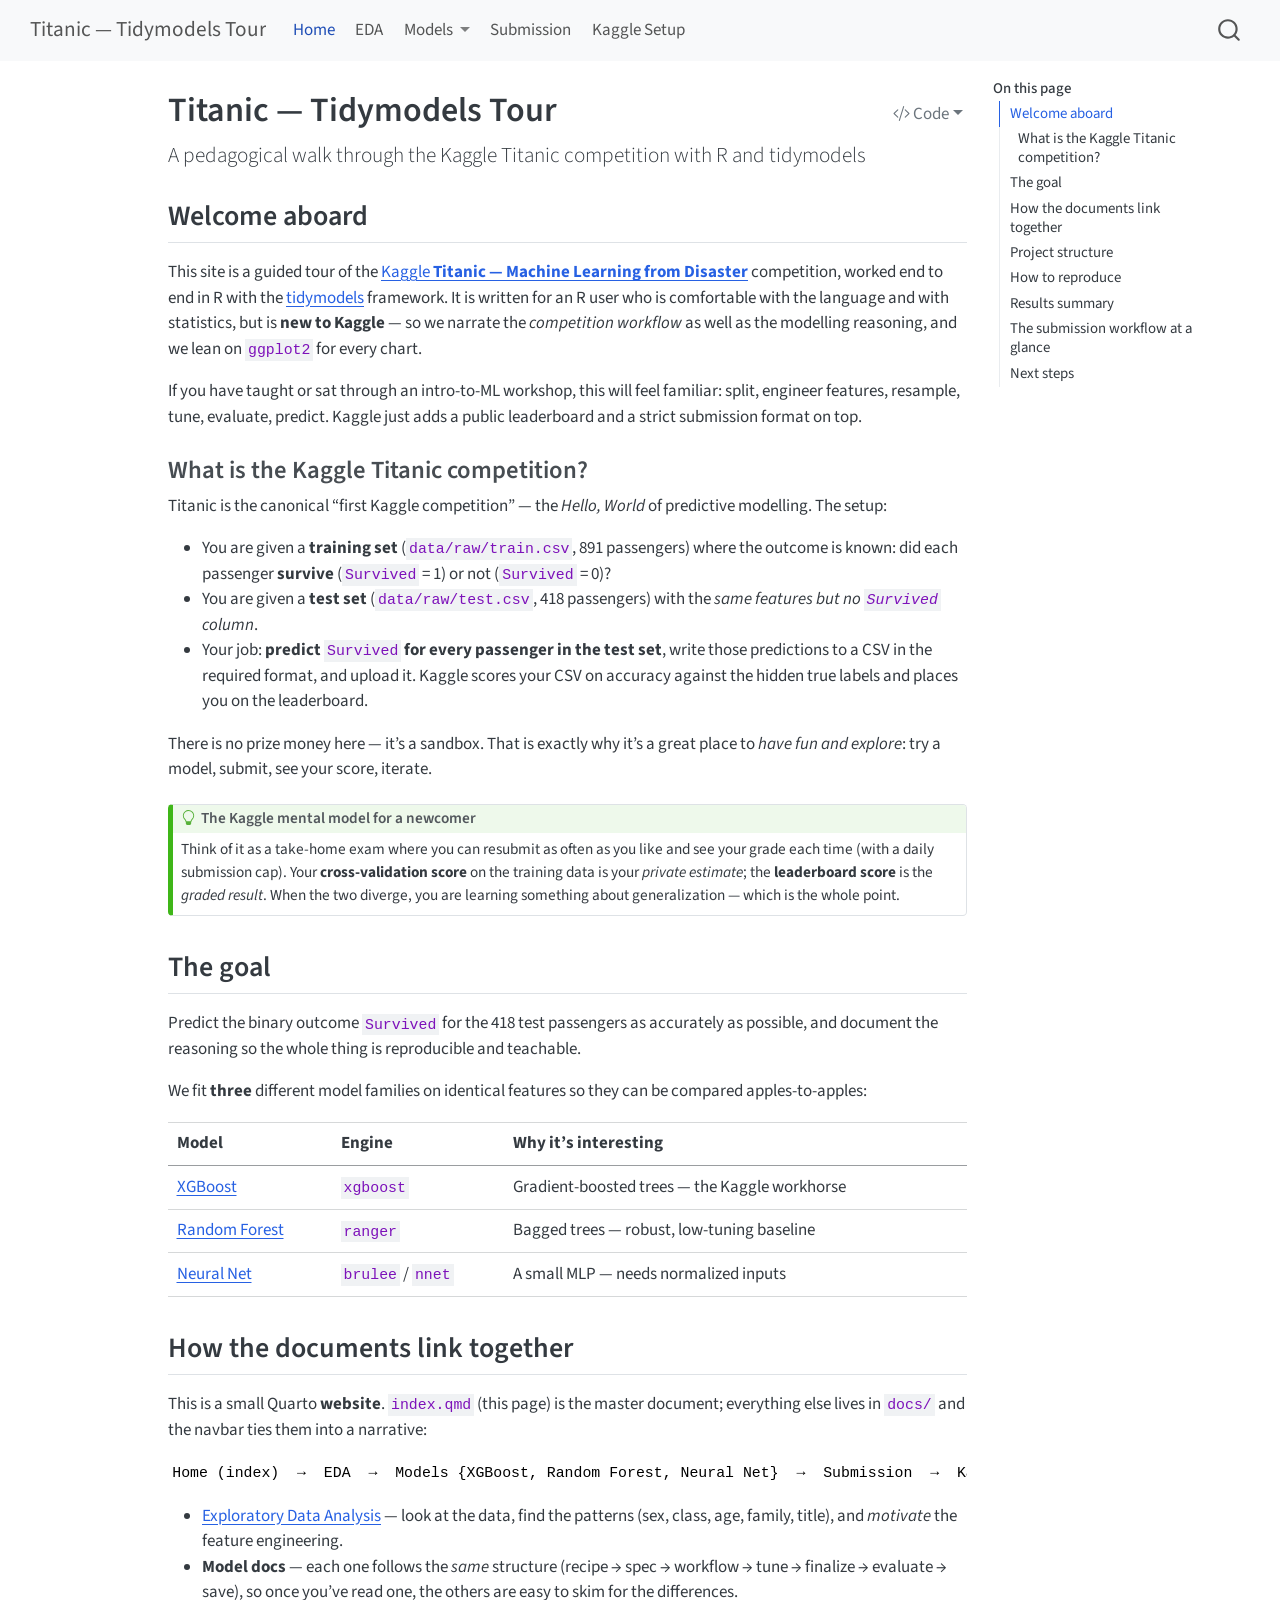
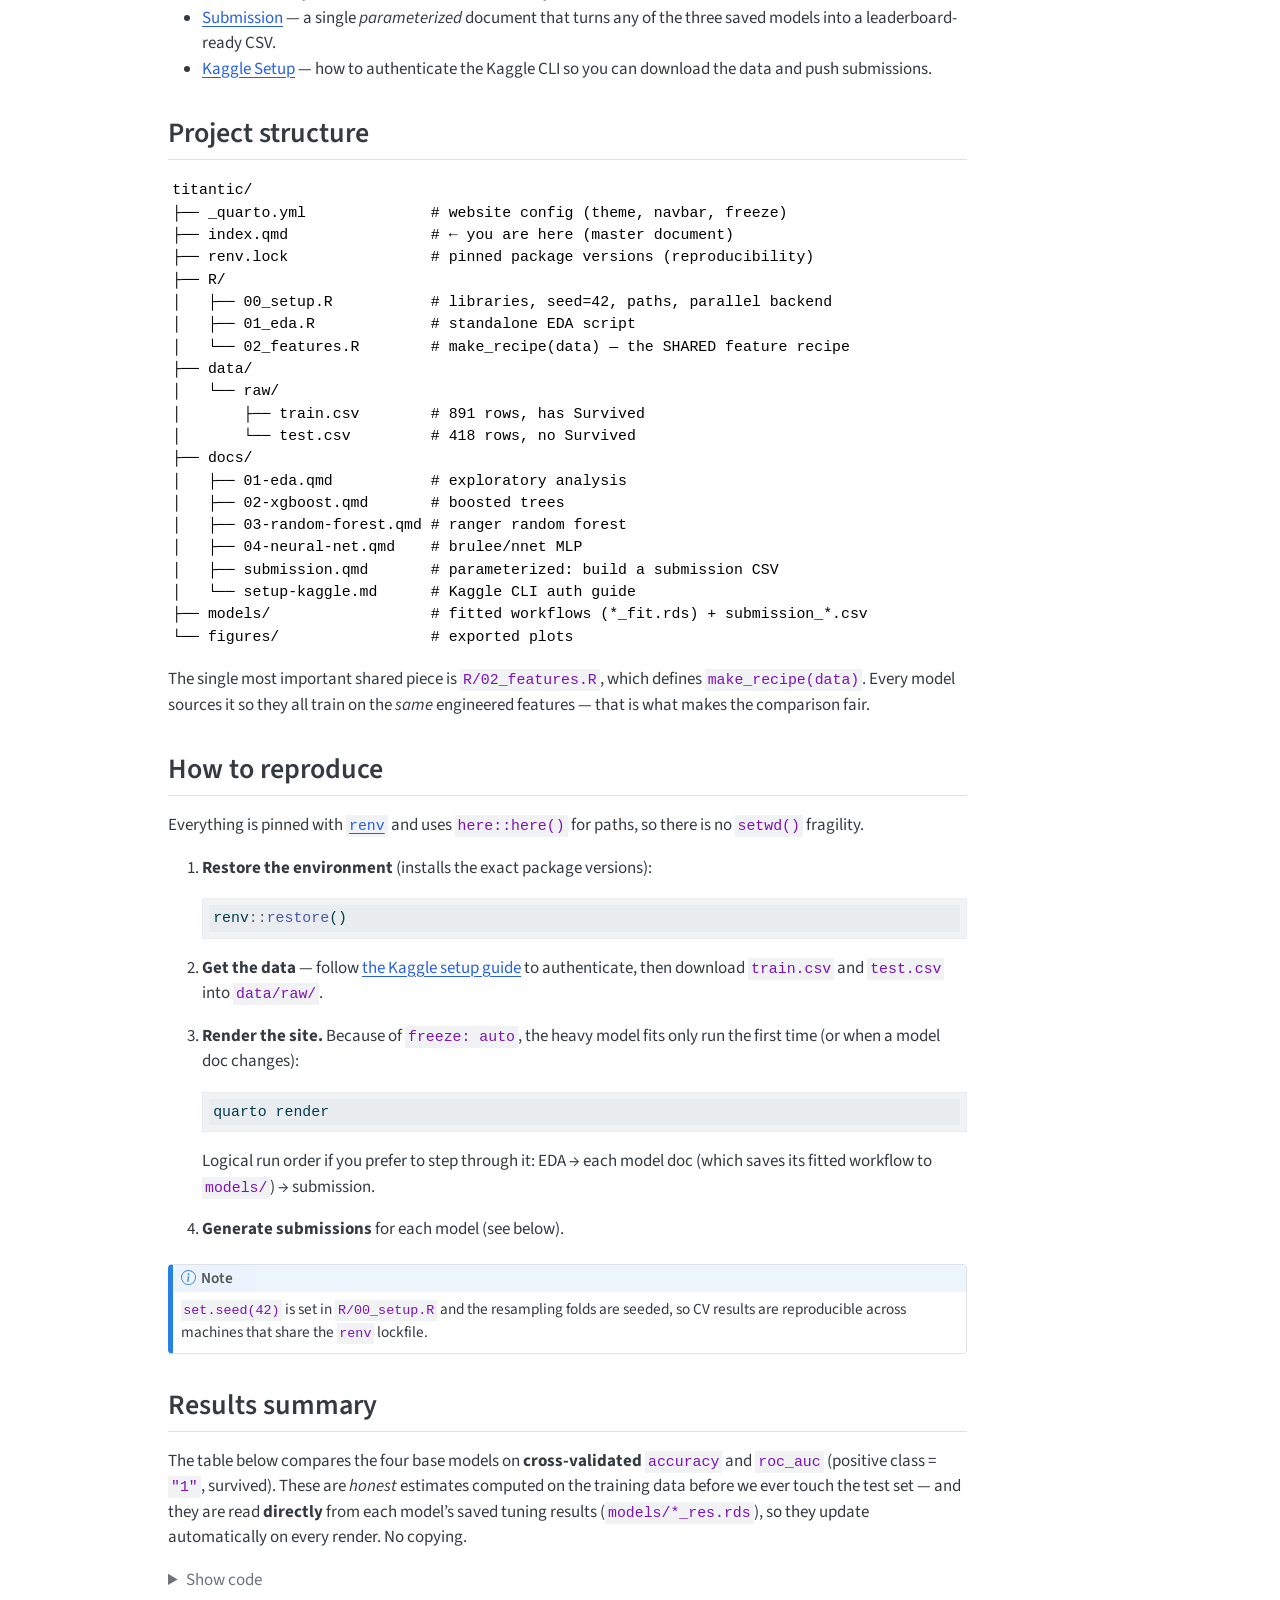
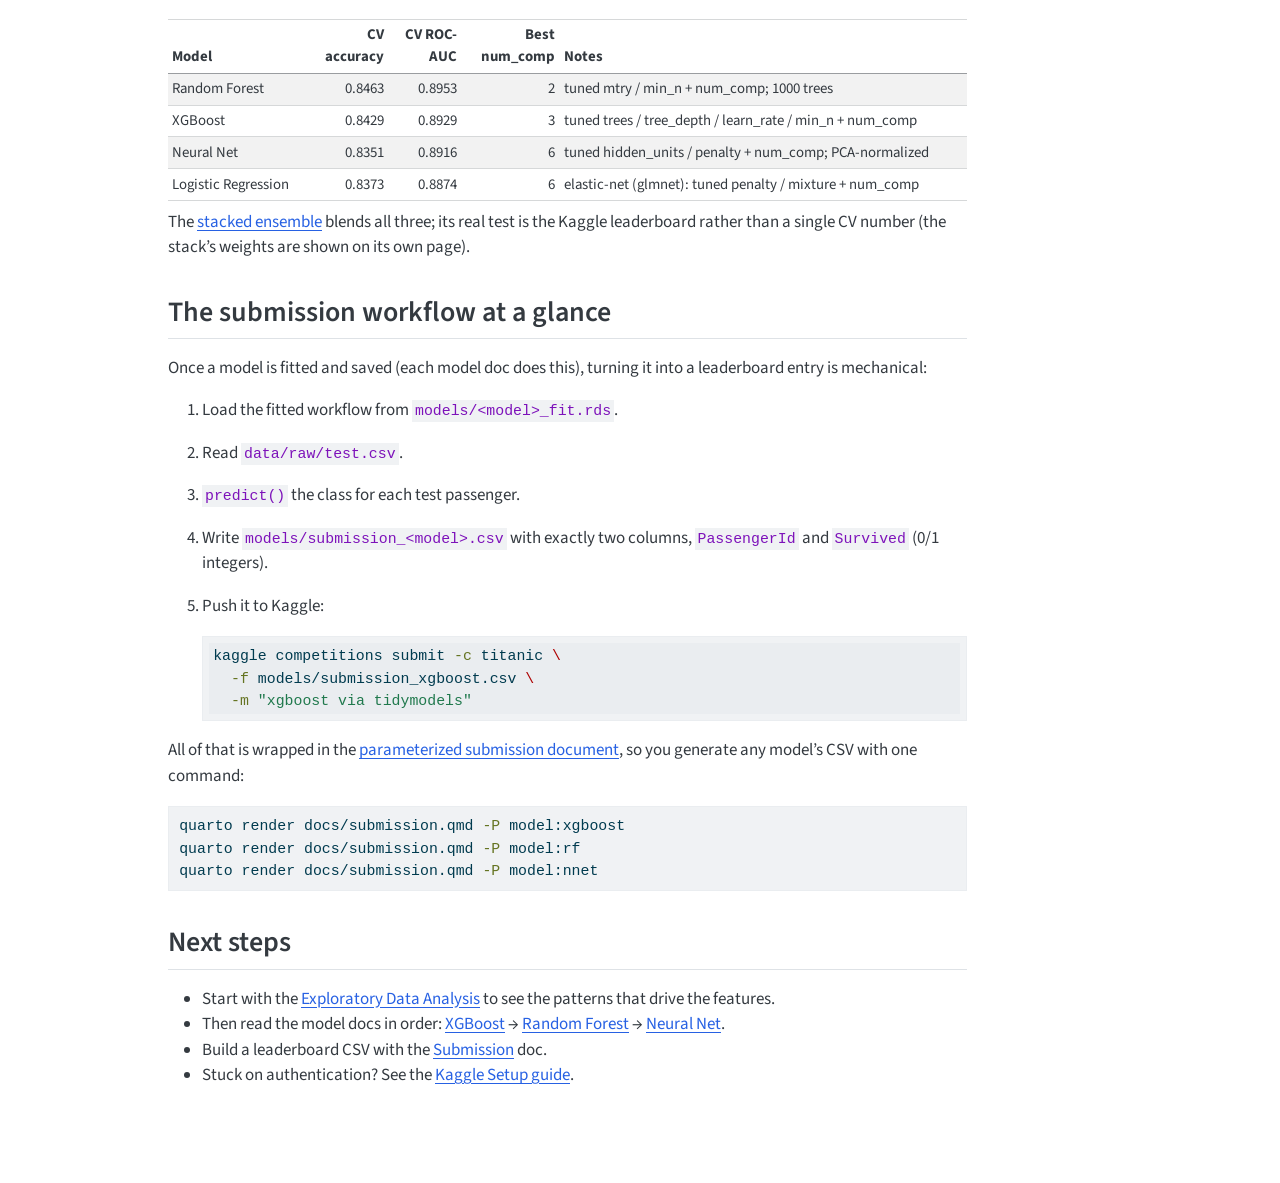
==== commit 93b655f9: "Built site for gh-pages" ====
--- a/index.html
+++ b/index.html
@@ -152,6 +152,10 @@
         <li>
     <a class="dropdown-item" href="./docs/04-neural-net.html">
  <span class="dropdown-text">Neural Net</span></a>
+  </li>  
+        <li>
+    <a class="dropdown-item" href="./docs/06-logistic.html">
+ <span class="dropdown-text">Logistic Regression</span></a>
   </li>  
         <li>
     <a class="dropdown-item" href="./docs/05-stack.html">
@@ -343,7 +347,7 @@
 </section>
 <section id="results-summary" class="level2">
 <h2 class="anchored" data-anchor-id="results-summary">Results summary</h2>
-<p>The table below compares the three base models on <strong>5-fold cross-validated</strong> <code>accuracy</code> and <code>roc_auc</code> (positive class = <code>"1"</code>, survived). These are <em>honest</em> estimates computed on the training data before we ever touch the test set — and they are read <strong>directly</strong> from each model’s saved tuning results (<code>models/*_res.rds</code>), so they update automatically on every render. No copying.</p>
+<p>The table below compares the four base models on <strong>cross-validated</strong> <code>accuracy</code> and <code>roc_auc</code> (positive class = <code>"1"</code>, survived). These are <em>honest</em> estimates computed on the training data before we ever touch the test set — and they are read <strong>directly</strong> from each model’s saved tuning results (<code>models/*_res.rds</code>), so they update automatically on every render. No copying.</p>
 <div class="cell">
 <details class="code-fold">
 <summary>Show code</summary>
@@ -372,20 +376,22 @@
 <span id="cb5-23"><a href="#cb5-23" aria-hidden="true" tabindex="-1"></a>  <span class="fu">cv_metrics</span>(<span class="fu">here</span>(<span class="st">"models"</span>, <span class="st">"rf_res.rds"</span>), <span class="st">"Random Forest"</span>,</span>
 <span id="cb5-24"><a href="#cb5-24" aria-hidden="true" tabindex="-1"></a>             <span class="st">"tuned mtry / min_n + num_comp; 1000 trees"</span>),</span>
 <span id="cb5-25"><a href="#cb5-25" aria-hidden="true" tabindex="-1"></a>  <span class="fu">cv_metrics</span>(<span class="fu">here</span>(<span class="st">"models"</span>, <span class="st">"nnet_res.rds"</span>), <span class="st">"Neural Net"</span>,</span>
-<span id="cb5-26"><a href="#cb5-26" aria-hidden="true" tabindex="-1"></a>             <span class="st">"tuned hidden_units / penalty + num_comp; PCA-normalized"</span>)</span>
-<span id="cb5-27"><a href="#cb5-27" aria-hidden="true" tabindex="-1"></a>) <span class="sc">|&gt;</span></span>
-<span id="cb5-28"><a href="#cb5-28" aria-hidden="true" tabindex="-1"></a>  <span class="fu">arrange</span>(<span class="fu">desc</span>(<span class="st">`</span><span class="at">CV ROC-AUC</span><span class="st">`</span>)) <span class="sc">|&gt;</span></span>
-<span id="cb5-29"><a href="#cb5-29" aria-hidden="true" tabindex="-1"></a>  <span class="fu">mutate</span>(<span class="fu">across</span>(<span class="fu">c</span>(<span class="st">`</span><span class="at">CV accuracy</span><span class="st">`</span>, <span class="st">`</span><span class="at">CV ROC-AUC</span><span class="st">`</span>), \(x) <span class="fu">round</span>(x, <span class="dv">4</span>))) <span class="sc">|&gt;</span></span>
-<span id="cb5-30"><a href="#cb5-30" aria-hidden="true" tabindex="-1"></a>  knitr<span class="sc">::</span><span class="fu">kable</span>(<span class="at">align =</span> <span class="st">"lrrrl"</span>)</span></code></pre></div><button title="Copy to Clipboard" class="code-copy-button"><i class="bi"></i></button></div>
+<span id="cb5-26"><a href="#cb5-26" aria-hidden="true" tabindex="-1"></a>             <span class="st">"tuned hidden_units / penalty + num_comp; PCA-normalized"</span>),</span>
+<span id="cb5-27"><a href="#cb5-27" aria-hidden="true" tabindex="-1"></a>  <span class="fu">cv_metrics</span>(<span class="fu">here</span>(<span class="st">"models"</span>, <span class="st">"logistic_res.rds"</span>), <span class="st">"Logistic Regression"</span>,</span>
+<span id="cb5-28"><a href="#cb5-28" aria-hidden="true" tabindex="-1"></a>             <span class="st">"elastic-net (glmnet): tuned penalty / mixture + num_comp"</span>)</span>
+<span id="cb5-29"><a href="#cb5-29" aria-hidden="true" tabindex="-1"></a>) <span class="sc">|&gt;</span></span>
+<span id="cb5-30"><a href="#cb5-30" aria-hidden="true" tabindex="-1"></a>  <span class="fu">arrange</span>(<span class="fu">desc</span>(<span class="st">`</span><span class="at">CV ROC-AUC</span><span class="st">`</span>)) <span class="sc">|&gt;</span></span>
+<span id="cb5-31"><a href="#cb5-31" aria-hidden="true" tabindex="-1"></a>  <span class="fu">mutate</span>(<span class="fu">across</span>(<span class="fu">c</span>(<span class="st">`</span><span class="at">CV accuracy</span><span class="st">`</span>, <span class="st">`</span><span class="at">CV ROC-AUC</span><span class="st">`</span>), \(x) <span class="fu">round</span>(x, <span class="dv">4</span>))) <span class="sc">|&gt;</span></span>
+<span id="cb5-32"><a href="#cb5-32" aria-hidden="true" tabindex="-1"></a>  knitr<span class="sc">::</span><span class="fu">kable</span>(<span class="at">align =</span> <span class="st">"lrrrl"</span>)</span></code></pre></div><button title="Copy to Clipboard" class="code-copy-button"><i class="bi"></i></button></div>
 </details>
 <div class="cell-output-display">
 <table class="caption-top table table-sm table-striped small">
 <colgroup>
+<col style="width: 17%">
+<col style="width: 10%">
+<col style="width: 9%">
 <col style="width: 12%">
-<col style="width: 11%">
-<col style="width: 10%">
-<col style="width: 12%">
-<col style="width: 52%">
+<col style="width: 50%">
 </colgroup>
 <thead>
 <tr class="header">
@@ -417,6 +423,13 @@
 <td style="text-align: right;">0.8916</td>
 <td style="text-align: right;">6</td>
 <td style="text-align: left;">tuned hidden_units / penalty + num_comp; PCA-normalized</td>
+</tr>
+<tr class="even">
+<td style="text-align: left;">Logistic Regression</td>
+<td style="text-align: right;">0.8373</td>
+<td style="text-align: right;">0.8874</td>
+<td style="text-align: right;">6</td>
+<td style="text-align: left;">elastic-net (glmnet): tuned penalty / mixture + num_comp</td>
 </tr>
 </tbody>
 </table>
@@ -1052,7 +1065,7 @@
 <span id="cb8-142"><a href="#cb8-142" aria-hidden="true" tabindex="-1"></a></span>
 <span id="cb8-143"><a href="#cb8-143" aria-hidden="true" tabindex="-1"></a><span class="fu">## Results summary</span></span>
 <span id="cb8-144"><a href="#cb8-144" aria-hidden="true" tabindex="-1"></a></span>
-<span id="cb8-145"><a href="#cb8-145" aria-hidden="true" tabindex="-1"></a>The table below compares the three base models on **5-fold cross-validated**</span>
+<span id="cb8-145"><a href="#cb8-145" aria-hidden="true" tabindex="-1"></a>The table below compares the four base models on **cross-validated**</span>
 <span id="cb8-146"><a href="#cb8-146" aria-hidden="true" tabindex="-1"></a><span class="in">`accuracy`</span> and <span class="in">`roc_auc`</span> (positive class = <span class="in">`"1"`</span>, survived). These are *honest*</span>
 <span id="cb8-147"><a href="#cb8-147" aria-hidden="true" tabindex="-1"></a>estimates computed on the training data before we ever touch the test set — and</span>
 <span id="cb8-148"><a href="#cb8-148" aria-hidden="true" tabindex="-1"></a>they are read **directly** from each model's saved tuning results</span>
@@ -1089,54 +1102,56 @@
 <span id="cb8-181"><a href="#cb8-181" aria-hidden="true" tabindex="-1"></a>  <span class="fu">cv_metrics</span>(<span class="fu">here</span>(<span class="st">"models"</span>, <span class="st">"rf_res.rds"</span>), <span class="st">"Random Forest"</span>,</span>
 <span id="cb8-182"><a href="#cb8-182" aria-hidden="true" tabindex="-1"></a>             <span class="st">"tuned mtry / min_n + num_comp; 1000 trees"</span>),</span>
 <span id="cb8-183"><a href="#cb8-183" aria-hidden="true" tabindex="-1"></a>  <span class="fu">cv_metrics</span>(<span class="fu">here</span>(<span class="st">"models"</span>, <span class="st">"nnet_res.rds"</span>), <span class="st">"Neural Net"</span>,</span>
-<span id="cb8-184"><a href="#cb8-184" aria-hidden="true" tabindex="-1"></a>             <span class="st">"tuned hidden_units / penalty + num_comp; PCA-normalized"</span>)</span>
-<span id="cb8-185"><a href="#cb8-185" aria-hidden="true" tabindex="-1"></a>) <span class="sc">|&gt;</span></span>
-<span id="cb8-186"><a href="#cb8-186" aria-hidden="true" tabindex="-1"></a>  <span class="fu">arrange</span>(<span class="fu">desc</span>(<span class="st">`</span><span class="at">CV ROC-AUC</span><span class="st">`</span>)) <span class="sc">|&gt;</span></span>
-<span id="cb8-187"><a href="#cb8-187" aria-hidden="true" tabindex="-1"></a>  <span class="fu">mutate</span>(<span class="fu">across</span>(<span class="fu">c</span>(<span class="st">`</span><span class="at">CV accuracy</span><span class="st">`</span>, <span class="st">`</span><span class="at">CV ROC-AUC</span><span class="st">`</span>), \(x) <span class="fu">round</span>(x, <span class="dv">4</span>))) <span class="sc">|&gt;</span></span>
-<span id="cb8-188"><a href="#cb8-188" aria-hidden="true" tabindex="-1"></a>  knitr<span class="sc">::</span><span class="fu">kable</span>(<span class="at">align =</span> <span class="st">"lrrrl"</span>)</span>
-<span id="cb8-189"><a href="#cb8-189" aria-hidden="true" tabindex="-1"></a><span class="in">```</span></span>
-<span id="cb8-190"><a href="#cb8-190" aria-hidden="true" tabindex="-1"></a></span>
-<span id="cb8-191"><a href="#cb8-191" aria-hidden="true" tabindex="-1"></a>The <span class="co">[</span><span class="ot">stacked ensemble</span><span class="co">](docs/05-stack.qmd)</span> blends all three; its real test is the</span>
-<span id="cb8-192"><a href="#cb8-192" aria-hidden="true" tabindex="-1"></a>Kaggle leaderboard rather than a single CV number (the stack's weights are shown</span>
-<span id="cb8-193"><a href="#cb8-193" aria-hidden="true" tabindex="-1"></a>on its own page).</span>
-<span id="cb8-194"><a href="#cb8-194" aria-hidden="true" tabindex="-1"></a></span>
-<span id="cb8-195"><a href="#cb8-195" aria-hidden="true" tabindex="-1"></a><span class="fu">## The submission workflow at a glance</span></span>
+<span id="cb8-184"><a href="#cb8-184" aria-hidden="true" tabindex="-1"></a>             <span class="st">"tuned hidden_units / penalty + num_comp; PCA-normalized"</span>),</span>
+<span id="cb8-185"><a href="#cb8-185" aria-hidden="true" tabindex="-1"></a>  <span class="fu">cv_metrics</span>(<span class="fu">here</span>(<span class="st">"models"</span>, <span class="st">"logistic_res.rds"</span>), <span class="st">"Logistic Regression"</span>,</span>
+<span id="cb8-186"><a href="#cb8-186" aria-hidden="true" tabindex="-1"></a>             <span class="st">"elastic-net (glmnet): tuned penalty / mixture + num_comp"</span>)</span>
+<span id="cb8-187"><a href="#cb8-187" aria-hidden="true" tabindex="-1"></a>) <span class="sc">|&gt;</span></span>
+<span id="cb8-188"><a href="#cb8-188" aria-hidden="true" tabindex="-1"></a>  <span class="fu">arrange</span>(<span class="fu">desc</span>(<span class="st">`</span><span class="at">CV ROC-AUC</span><span class="st">`</span>)) <span class="sc">|&gt;</span></span>
+<span id="cb8-189"><a href="#cb8-189" aria-hidden="true" tabindex="-1"></a>  <span class="fu">mutate</span>(<span class="fu">across</span>(<span class="fu">c</span>(<span class="st">`</span><span class="at">CV accuracy</span><span class="st">`</span>, <span class="st">`</span><span class="at">CV ROC-AUC</span><span class="st">`</span>), \(x) <span class="fu">round</span>(x, <span class="dv">4</span>))) <span class="sc">|&gt;</span></span>
+<span id="cb8-190"><a href="#cb8-190" aria-hidden="true" tabindex="-1"></a>  knitr<span class="sc">::</span><span class="fu">kable</span>(<span class="at">align =</span> <span class="st">"lrrrl"</span>)</span>
+<span id="cb8-191"><a href="#cb8-191" aria-hidden="true" tabindex="-1"></a><span class="in">```</span></span>
+<span id="cb8-192"><a href="#cb8-192" aria-hidden="true" tabindex="-1"></a></span>
+<span id="cb8-193"><a href="#cb8-193" aria-hidden="true" tabindex="-1"></a>The <span class="co">[</span><span class="ot">stacked ensemble</span><span class="co">](docs/05-stack.qmd)</span> blends all three; its real test is the</span>
+<span id="cb8-194"><a href="#cb8-194" aria-hidden="true" tabindex="-1"></a>Kaggle leaderboard rather than a single CV number (the stack's weights are shown</span>
+<span id="cb8-195"><a href="#cb8-195" aria-hidden="true" tabindex="-1"></a>on its own page).</span>
 <span id="cb8-196"><a href="#cb8-196" aria-hidden="true" tabindex="-1"></a></span>
-<span id="cb8-197"><a href="#cb8-197" aria-hidden="true" tabindex="-1"></a>Once a model is fitted and saved (each model doc does this), turning it into a</span>
-<span id="cb8-198"><a href="#cb8-198" aria-hidden="true" tabindex="-1"></a>leaderboard entry is mechanical:</span>
-<span id="cb8-199"><a href="#cb8-199" aria-hidden="true" tabindex="-1"></a></span>
-<span id="cb8-200"><a href="#cb8-200" aria-hidden="true" tabindex="-1"></a><span class="ss">1. </span>Load the fitted workflow from <span class="in">`models/&lt;model&gt;_fit.rds`</span>.</span>
-<span id="cb8-201"><a href="#cb8-201" aria-hidden="true" tabindex="-1"></a><span class="ss">2. </span>Read <span class="in">`data/raw/test.csv`</span>.</span>
-<span id="cb8-202"><a href="#cb8-202" aria-hidden="true" tabindex="-1"></a><span class="ss">3. </span><span class="in">`predict()`</span> the class for each test passenger.</span>
-<span id="cb8-203"><a href="#cb8-203" aria-hidden="true" tabindex="-1"></a><span class="ss">4. </span>Write <span class="in">`models/submission_&lt;model&gt;.csv`</span> with exactly two columns,</span>
-<span id="cb8-204"><a href="#cb8-204" aria-hidden="true" tabindex="-1"></a>   <span class="in">`PassengerId`</span> and <span class="in">`Survived`</span> (0/1 integers).</span>
-<span id="cb8-205"><a href="#cb8-205" aria-hidden="true" tabindex="-1"></a><span class="ss">5. </span>Push it to Kaggle:</span>
-<span id="cb8-206"><a href="#cb8-206" aria-hidden="true" tabindex="-1"></a></span>
-<span id="cb8-207"><a href="#cb8-207" aria-hidden="true" tabindex="-1"></a>   <span class="in">```bash</span></span>
-<span id="cb8-208"><a href="#cb8-208" aria-hidden="true" tabindex="-1"></a>   <span class="ex">kaggle</span> competitions submit <span class="at">-c</span> titanic <span class="dt">\</span></span>
-<span id="cb8-209"><a href="#cb8-209" aria-hidden="true" tabindex="-1"></a>     <span class="at">-f</span> models/submission_xgboost.csv <span class="dt">\</span></span>
-<span id="cb8-210"><a href="#cb8-210" aria-hidden="true" tabindex="-1"></a>     <span class="at">-m</span> <span class="st">"xgboost via tidymodels"</span></span>
-<span id="cb8-211"><a href="#cb8-211" aria-hidden="true" tabindex="-1"></a>   <span class="in">```</span></span>
-<span id="cb8-212"><a href="#cb8-212" aria-hidden="true" tabindex="-1"></a></span>
-<span id="cb8-213"><a href="#cb8-213" aria-hidden="true" tabindex="-1"></a>All of that is wrapped in the **[parameterized submission document](docs/submission.qmd)**,</span>
-<span id="cb8-214"><a href="#cb8-214" aria-hidden="true" tabindex="-1"></a>so you generate any model's CSV with one command:</span>
-<span id="cb8-215"><a href="#cb8-215" aria-hidden="true" tabindex="-1"></a></span>
-<span id="cb8-216"><a href="#cb8-216" aria-hidden="true" tabindex="-1"></a><span class="in">```bash</span></span>
-<span id="cb8-217"><a href="#cb8-217" aria-hidden="true" tabindex="-1"></a><span class="ex">quarto</span> render docs/submission.qmd <span class="at">-P</span> model:xgboost</span>
-<span id="cb8-218"><a href="#cb8-218" aria-hidden="true" tabindex="-1"></a><span class="ex">quarto</span> render docs/submission.qmd <span class="at">-P</span> model:rf</span>
-<span id="cb8-219"><a href="#cb8-219" aria-hidden="true" tabindex="-1"></a><span class="ex">quarto</span> render docs/submission.qmd <span class="at">-P</span> model:nnet</span>
-<span id="cb8-220"><a href="#cb8-220" aria-hidden="true" tabindex="-1"></a><span class="in">```</span></span>
-<span id="cb8-221"><a href="#cb8-221" aria-hidden="true" tabindex="-1"></a></span>
-<span id="cb8-222"><a href="#cb8-222" aria-hidden="true" tabindex="-1"></a><span class="fu">## Next steps</span></span>
+<span id="cb8-197"><a href="#cb8-197" aria-hidden="true" tabindex="-1"></a><span class="fu">## The submission workflow at a glance</span></span>
+<span id="cb8-198"><a href="#cb8-198" aria-hidden="true" tabindex="-1"></a></span>
+<span id="cb8-199"><a href="#cb8-199" aria-hidden="true" tabindex="-1"></a>Once a model is fitted and saved (each model doc does this), turning it into a</span>
+<span id="cb8-200"><a href="#cb8-200" aria-hidden="true" tabindex="-1"></a>leaderboard entry is mechanical:</span>
+<span id="cb8-201"><a href="#cb8-201" aria-hidden="true" tabindex="-1"></a></span>
+<span id="cb8-202"><a href="#cb8-202" aria-hidden="true" tabindex="-1"></a><span class="ss">1. </span>Load the fitted workflow from <span class="in">`models/&lt;model&gt;_fit.rds`</span>.</span>
+<span id="cb8-203"><a href="#cb8-203" aria-hidden="true" tabindex="-1"></a><span class="ss">2. </span>Read <span class="in">`data/raw/test.csv`</span>.</span>
+<span id="cb8-204"><a href="#cb8-204" aria-hidden="true" tabindex="-1"></a><span class="ss">3. </span><span class="in">`predict()`</span> the class for each test passenger.</span>
+<span id="cb8-205"><a href="#cb8-205" aria-hidden="true" tabindex="-1"></a><span class="ss">4. </span>Write <span class="in">`models/submission_&lt;model&gt;.csv`</span> with exactly two columns,</span>
+<span id="cb8-206"><a href="#cb8-206" aria-hidden="true" tabindex="-1"></a>   <span class="in">`PassengerId`</span> and <span class="in">`Survived`</span> (0/1 integers).</span>
+<span id="cb8-207"><a href="#cb8-207" aria-hidden="true" tabindex="-1"></a><span class="ss">5. </span>Push it to Kaggle:</span>
+<span id="cb8-208"><a href="#cb8-208" aria-hidden="true" tabindex="-1"></a></span>
+<span id="cb8-209"><a href="#cb8-209" aria-hidden="true" tabindex="-1"></a>   <span class="in">```bash</span></span>
+<span id="cb8-210"><a href="#cb8-210" aria-hidden="true" tabindex="-1"></a>   <span class="ex">kaggle</span> competitions submit <span class="at">-c</span> titanic <span class="dt">\</span></span>
+<span id="cb8-211"><a href="#cb8-211" aria-hidden="true" tabindex="-1"></a>     <span class="at">-f</span> models/submission_xgboost.csv <span class="dt">\</span></span>
+<span id="cb8-212"><a href="#cb8-212" aria-hidden="true" tabindex="-1"></a>     <span class="at">-m</span> <span class="st">"xgboost via tidymodels"</span></span>
+<span id="cb8-213"><a href="#cb8-213" aria-hidden="true" tabindex="-1"></a>   <span class="in">```</span></span>
+<span id="cb8-214"><a href="#cb8-214" aria-hidden="true" tabindex="-1"></a></span>
+<span id="cb8-215"><a href="#cb8-215" aria-hidden="true" tabindex="-1"></a>All of that is wrapped in the **[parameterized submission document](docs/submission.qmd)**,</span>
+<span id="cb8-216"><a href="#cb8-216" aria-hidden="true" tabindex="-1"></a>so you generate any model's CSV with one command:</span>
+<span id="cb8-217"><a href="#cb8-217" aria-hidden="true" tabindex="-1"></a></span>
+<span id="cb8-218"><a href="#cb8-218" aria-hidden="true" tabindex="-1"></a><span class="in">```bash</span></span>
+<span id="cb8-219"><a href="#cb8-219" aria-hidden="true" tabindex="-1"></a><span class="ex">quarto</span> render docs/submission.qmd <span class="at">-P</span> model:xgboost</span>
+<span id="cb8-220"><a href="#cb8-220" aria-hidden="true" tabindex="-1"></a><span class="ex">quarto</span> render docs/submission.qmd <span class="at">-P</span> model:rf</span>
+<span id="cb8-221"><a href="#cb8-221" aria-hidden="true" tabindex="-1"></a><span class="ex">quarto</span> render docs/submission.qmd <span class="at">-P</span> model:nnet</span>
+<span id="cb8-222"><a href="#cb8-222" aria-hidden="true" tabindex="-1"></a><span class="in">```</span></span>
 <span id="cb8-223"><a href="#cb8-223" aria-hidden="true" tabindex="-1"></a></span>
-<span id="cb8-224"><a href="#cb8-224" aria-hidden="true" tabindex="-1"></a><span class="ss">- </span>Start with the **[Exploratory Data Analysis](docs/01-eda.qmd)** to see the</span>
-<span id="cb8-225"><a href="#cb8-225" aria-hidden="true" tabindex="-1"></a>  patterns that drive the features.</span>
-<span id="cb8-226"><a href="#cb8-226" aria-hidden="true" tabindex="-1"></a><span class="ss">- </span>Then read the model docs in order:</span>
-<span id="cb8-227"><a href="#cb8-227" aria-hidden="true" tabindex="-1"></a>  **[XGBoost](docs/02-xgboost.qmd)** →</span>
-<span id="cb8-228"><a href="#cb8-228" aria-hidden="true" tabindex="-1"></a>  **[Random Forest](docs/03-random-forest.qmd)** →</span>
-<span id="cb8-229"><a href="#cb8-229" aria-hidden="true" tabindex="-1"></a>  **[Neural Net](docs/04-neural-net.qmd)**.</span>
-<span id="cb8-230"><a href="#cb8-230" aria-hidden="true" tabindex="-1"></a><span class="ss">- </span>Build a leaderboard CSV with the **[Submission](docs/submission.qmd)** doc.</span>
-<span id="cb8-231"><a href="#cb8-231" aria-hidden="true" tabindex="-1"></a><span class="ss">- </span>Stuck on authentication? See the **[Kaggle Setup guide](docs/setup-kaggle.md)**.</span>
+<span id="cb8-224"><a href="#cb8-224" aria-hidden="true" tabindex="-1"></a><span class="fu">## Next steps</span></span>
+<span id="cb8-225"><a href="#cb8-225" aria-hidden="true" tabindex="-1"></a></span>
+<span id="cb8-226"><a href="#cb8-226" aria-hidden="true" tabindex="-1"></a><span class="ss">- </span>Start with the **[Exploratory Data Analysis](docs/01-eda.qmd)** to see the</span>
+<span id="cb8-227"><a href="#cb8-227" aria-hidden="true" tabindex="-1"></a>  patterns that drive the features.</span>
+<span id="cb8-228"><a href="#cb8-228" aria-hidden="true" tabindex="-1"></a><span class="ss">- </span>Then read the model docs in order:</span>
+<span id="cb8-229"><a href="#cb8-229" aria-hidden="true" tabindex="-1"></a>  **[XGBoost](docs/02-xgboost.qmd)** →</span>
+<span id="cb8-230"><a href="#cb8-230" aria-hidden="true" tabindex="-1"></a>  **[Random Forest](docs/03-random-forest.qmd)** →</span>
+<span id="cb8-231"><a href="#cb8-231" aria-hidden="true" tabindex="-1"></a>  **[Neural Net](docs/04-neural-net.qmd)**.</span>
+<span id="cb8-232"><a href="#cb8-232" aria-hidden="true" tabindex="-1"></a><span class="ss">- </span>Build a leaderboard CSV with the **[Submission](docs/submission.qmd)** doc.</span>
+<span id="cb8-233"><a href="#cb8-233" aria-hidden="true" tabindex="-1"></a><span class="ss">- </span>Stuck on authentication? See the **[Kaggle Setup guide](docs/setup-kaggle.md)**.</span>
 </code></pre></div><button title="Copy to Clipboard" class="code-copy-button" data-in-quarto-modal=""><i class="bi"></i></button></div>
 </div></div></div></div></div>
 </div> <!-- /content -->
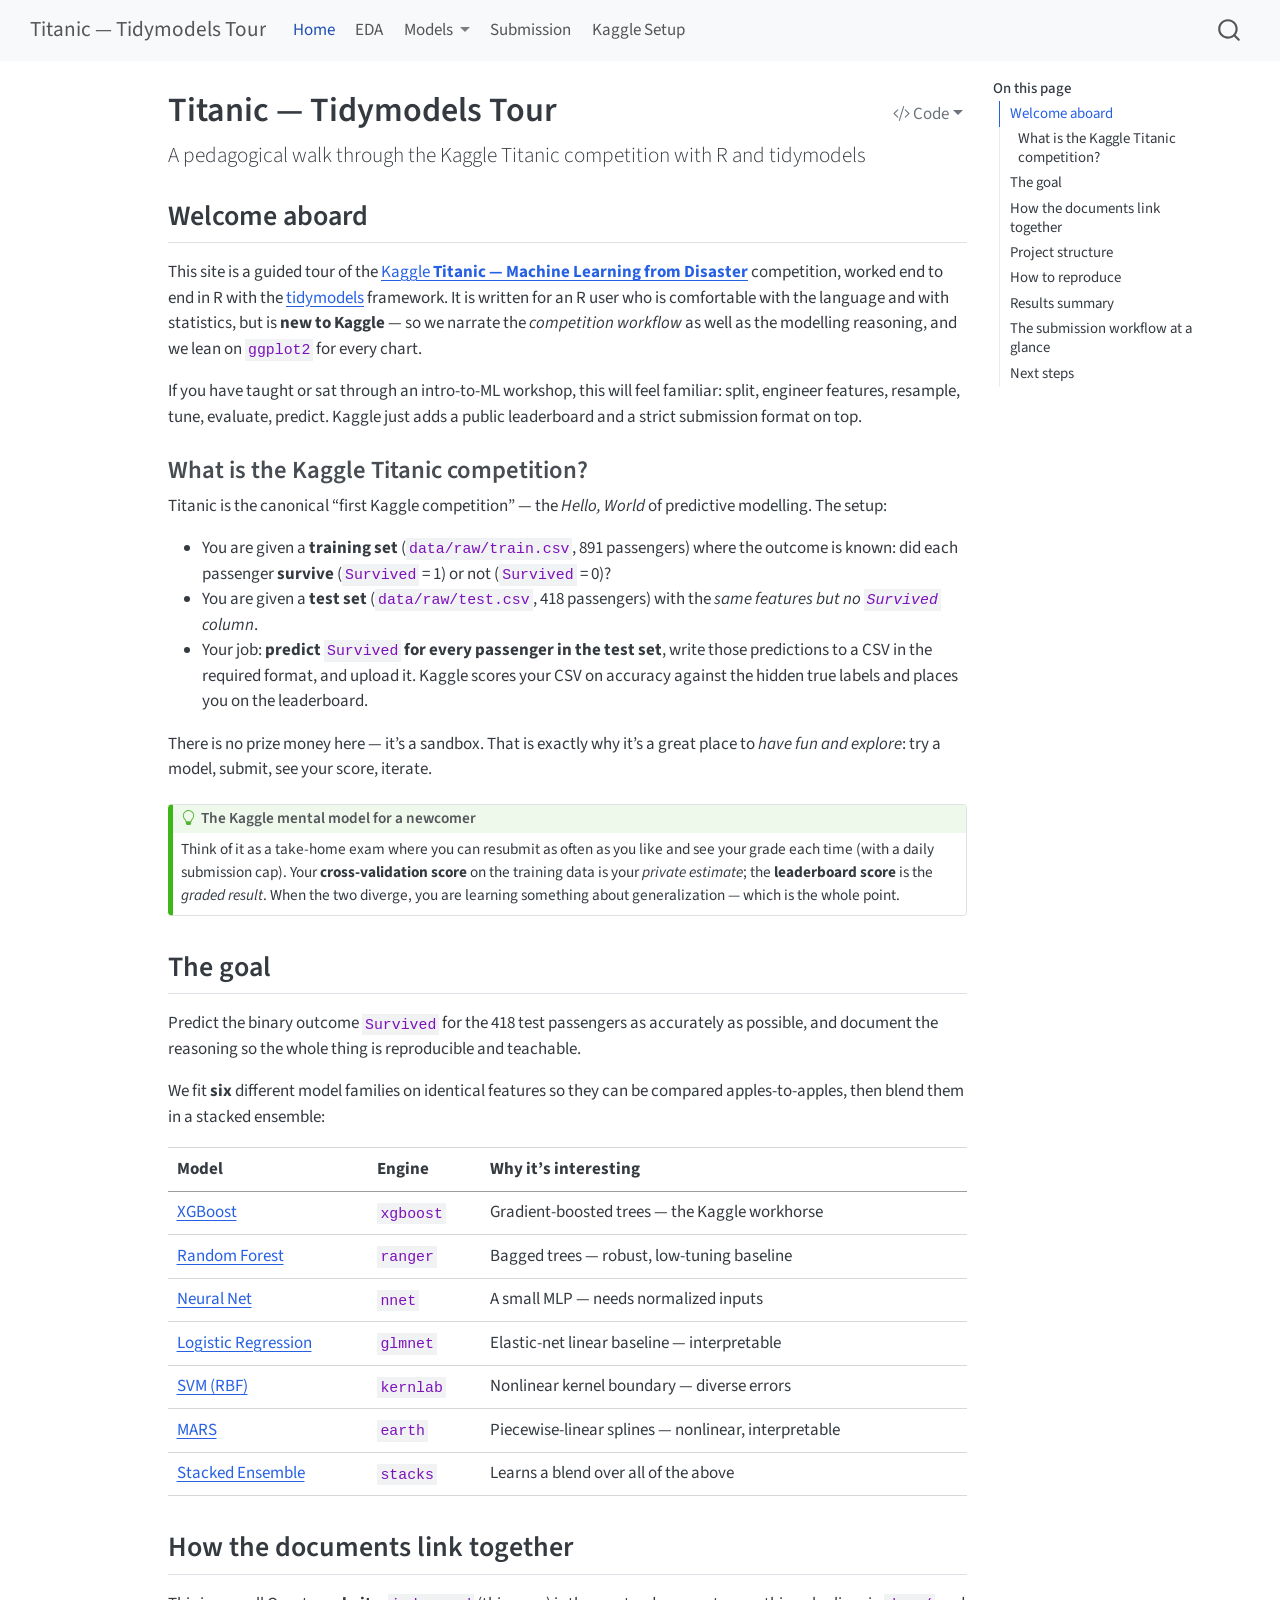
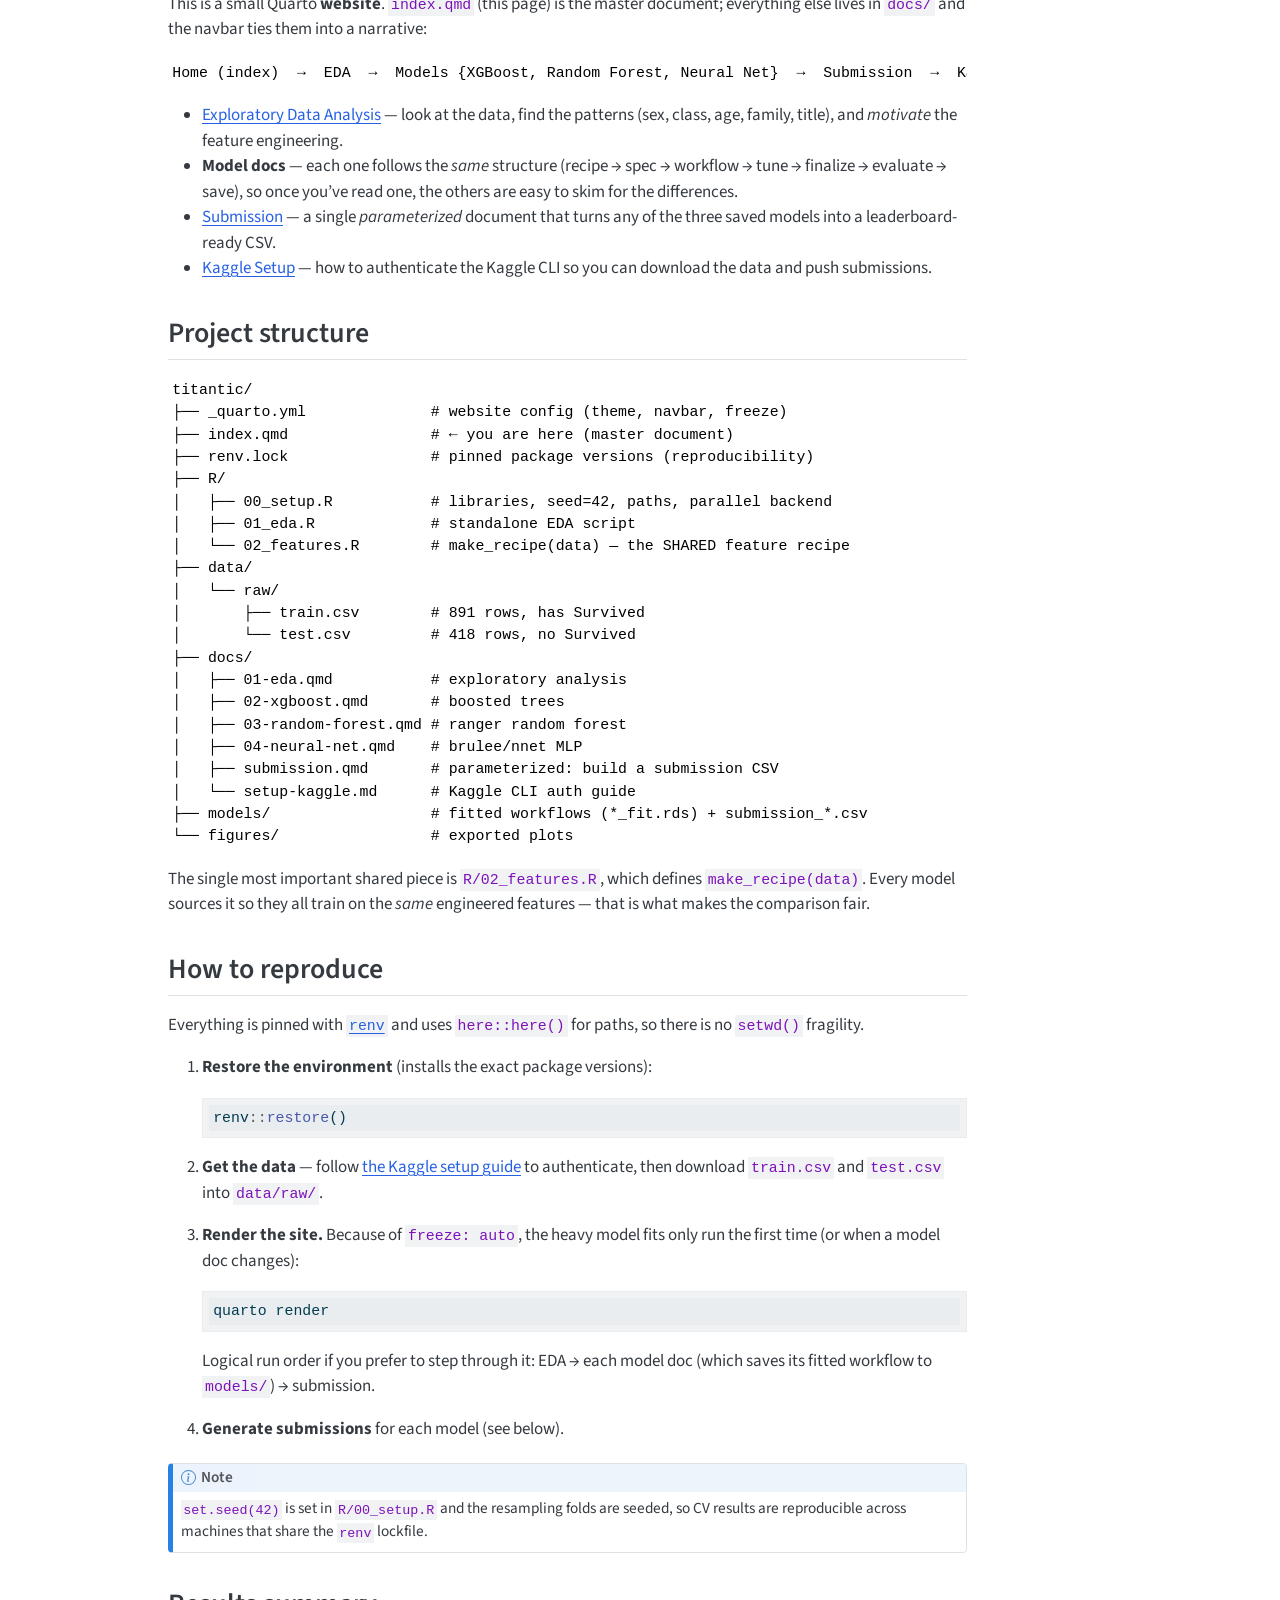
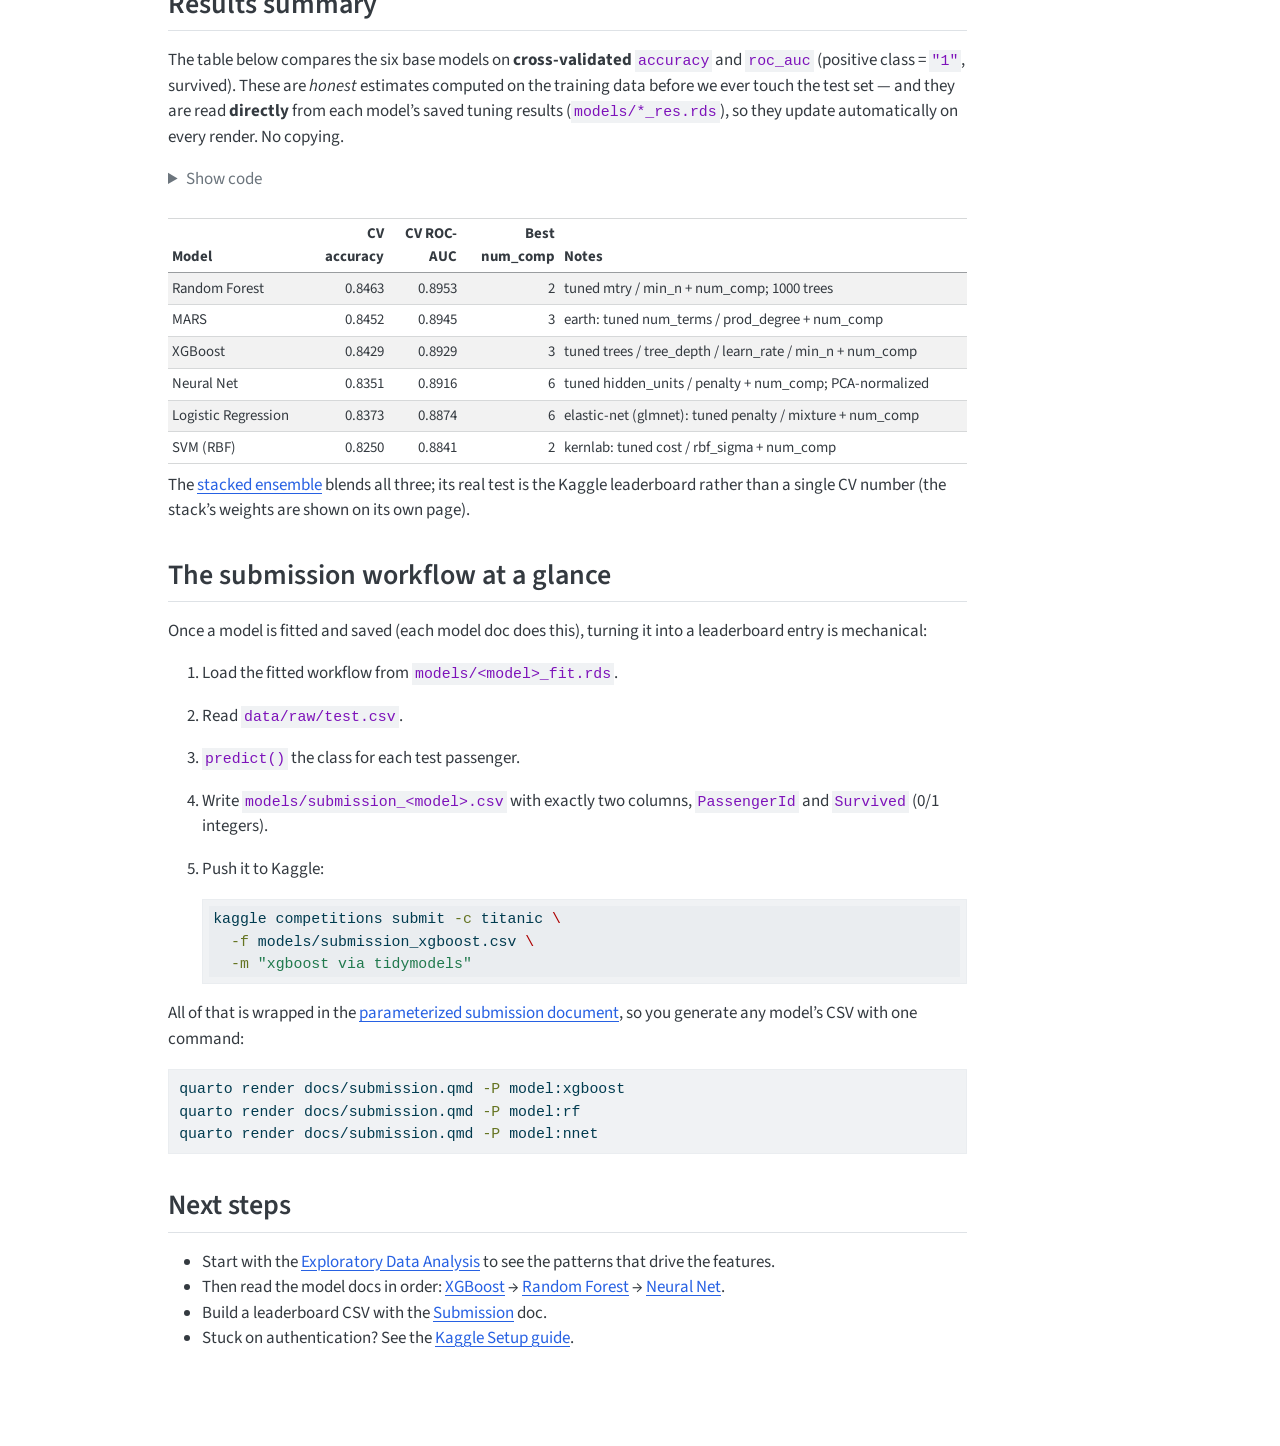
==== commit bc1fc60c: "Built site for gh-pages" ====
--- a/index.html
+++ b/index.html
@@ -158,6 +158,14 @@
  <span class="dropdown-text">Logistic Regression</span></a>
   </li>  
         <li>
+    <a class="dropdown-item" href="./docs/07-svm.html">
+ <span class="dropdown-text">Support Vector Machine</span></a>
+  </li>  
+        <li>
+    <a class="dropdown-item" href="./docs/08-mars.html">
+ <span class="dropdown-text">MARS</span></a>
+  </li>  
+        <li>
     <a class="dropdown-item" href="./docs/05-stack.html">
  <span class="dropdown-text">Stacked Ensemble</span></a>
   </li>  
@@ -255,7 +263,7 @@
 <section id="the-goal" class="level2">
 <h2 class="anchored" data-anchor-id="the-goal">The goal</h2>
 <p>Predict the binary outcome <code>Survived</code> for the 418 test passengers as accurately as possible, and document the reasoning so the whole thing is reproducible and teachable.</p>
-<p>We fit <strong>three</strong> different model families on identical features so they can be compared apples-to-apples:</p>
+<p>We fit <strong>six</strong> different model families on identical features so they can be compared apples-to-apples, then blend them in a stacked ensemble:</p>
 <table class="caption-top table">
 <thead>
 <tr class="header">
@@ -277,8 +285,28 @@
 </tr>
 <tr class="odd">
 <td><a href="./docs/04-neural-net.html">Neural Net</a></td>
-<td><code>brulee</code> / <code>nnet</code></td>
+<td><code>nnet</code></td>
 <td>A small MLP — needs normalized inputs</td>
+</tr>
+<tr class="even">
+<td><a href="./docs/06-logistic.html">Logistic Regression</a></td>
+<td><code>glmnet</code></td>
+<td>Elastic-net linear baseline — interpretable</td>
+</tr>
+<tr class="odd">
+<td><a href="./docs/07-svm.html">SVM (RBF)</a></td>
+<td><code>kernlab</code></td>
+<td>Nonlinear kernel boundary — diverse errors</td>
+</tr>
+<tr class="even">
+<td><a href="./docs/08-mars.html">MARS</a></td>
+<td><code>earth</code></td>
+<td>Piecewise-linear splines — nonlinear, interpretable</td>
+</tr>
+<tr class="odd">
+<td><a href="./docs/05-stack.html">Stacked Ensemble</a></td>
+<td><code>stacks</code></td>
+<td>Learns a blend over all of the above</td>
 </tr>
 </tbody>
 </table>
@@ -347,7 +375,7 @@
 </section>
 <section id="results-summary" class="level2">
 <h2 class="anchored" data-anchor-id="results-summary">Results summary</h2>
-<p>The table below compares the four base models on <strong>cross-validated</strong> <code>accuracy</code> and <code>roc_auc</code> (positive class = <code>"1"</code>, survived). These are <em>honest</em> estimates computed on the training data before we ever touch the test set — and they are read <strong>directly</strong> from each model’s saved tuning results (<code>models/*_res.rds</code>), so they update automatically on every render. No copying.</p>
+<p>The table below compares the six base models on <strong>cross-validated</strong> <code>accuracy</code> and <code>roc_auc</code> (positive class = <code>"1"</code>, survived). These are <em>honest</em> estimates computed on the training data before we ever touch the test set — and they are read <strong>directly</strong> from each model’s saved tuning results (<code>models/*_res.rds</code>), so they update automatically on every render. No copying.</p>
 <div class="cell">
 <details class="code-fold">
 <summary>Show code</summary>
@@ -378,11 +406,15 @@
 <span id="cb5-25"><a href="#cb5-25" aria-hidden="true" tabindex="-1"></a>  <span class="fu">cv_metrics</span>(<span class="fu">here</span>(<span class="st">"models"</span>, <span class="st">"nnet_res.rds"</span>), <span class="st">"Neural Net"</span>,</span>
 <span id="cb5-26"><a href="#cb5-26" aria-hidden="true" tabindex="-1"></a>             <span class="st">"tuned hidden_units / penalty + num_comp; PCA-normalized"</span>),</span>
 <span id="cb5-27"><a href="#cb5-27" aria-hidden="true" tabindex="-1"></a>  <span class="fu">cv_metrics</span>(<span class="fu">here</span>(<span class="st">"models"</span>, <span class="st">"logistic_res.rds"</span>), <span class="st">"Logistic Regression"</span>,</span>
-<span id="cb5-28"><a href="#cb5-28" aria-hidden="true" tabindex="-1"></a>             <span class="st">"elastic-net (glmnet): tuned penalty / mixture + num_comp"</span>)</span>
-<span id="cb5-29"><a href="#cb5-29" aria-hidden="true" tabindex="-1"></a>) <span class="sc">|&gt;</span></span>
-<span id="cb5-30"><a href="#cb5-30" aria-hidden="true" tabindex="-1"></a>  <span class="fu">arrange</span>(<span class="fu">desc</span>(<span class="st">`</span><span class="at">CV ROC-AUC</span><span class="st">`</span>)) <span class="sc">|&gt;</span></span>
-<span id="cb5-31"><a href="#cb5-31" aria-hidden="true" tabindex="-1"></a>  <span class="fu">mutate</span>(<span class="fu">across</span>(<span class="fu">c</span>(<span class="st">`</span><span class="at">CV accuracy</span><span class="st">`</span>, <span class="st">`</span><span class="at">CV ROC-AUC</span><span class="st">`</span>), \(x) <span class="fu">round</span>(x, <span class="dv">4</span>))) <span class="sc">|&gt;</span></span>
-<span id="cb5-32"><a href="#cb5-32" aria-hidden="true" tabindex="-1"></a>  knitr<span class="sc">::</span><span class="fu">kable</span>(<span class="at">align =</span> <span class="st">"lrrrl"</span>)</span></code></pre></div><button title="Copy to Clipboard" class="code-copy-button"><i class="bi"></i></button></div>
+<span id="cb5-28"><a href="#cb5-28" aria-hidden="true" tabindex="-1"></a>             <span class="st">"elastic-net (glmnet): tuned penalty / mixture + num_comp"</span>),</span>
+<span id="cb5-29"><a href="#cb5-29" aria-hidden="true" tabindex="-1"></a>  <span class="fu">cv_metrics</span>(<span class="fu">here</span>(<span class="st">"models"</span>, <span class="st">"svm_res.rds"</span>), <span class="st">"SVM (RBF)"</span>,</span>
+<span id="cb5-30"><a href="#cb5-30" aria-hidden="true" tabindex="-1"></a>             <span class="st">"kernlab: tuned cost / rbf_sigma + num_comp"</span>),</span>
+<span id="cb5-31"><a href="#cb5-31" aria-hidden="true" tabindex="-1"></a>  <span class="fu">cv_metrics</span>(<span class="fu">here</span>(<span class="st">"models"</span>, <span class="st">"mars_res.rds"</span>), <span class="st">"MARS"</span>,</span>
+<span id="cb5-32"><a href="#cb5-32" aria-hidden="true" tabindex="-1"></a>             <span class="st">"earth: tuned num_terms / prod_degree + num_comp"</span>)</span>
+<span id="cb5-33"><a href="#cb5-33" aria-hidden="true" tabindex="-1"></a>) <span class="sc">|&gt;</span></span>
+<span id="cb5-34"><a href="#cb5-34" aria-hidden="true" tabindex="-1"></a>  <span class="fu">arrange</span>(<span class="fu">desc</span>(<span class="st">`</span><span class="at">CV ROC-AUC</span><span class="st">`</span>)) <span class="sc">|&gt;</span></span>
+<span id="cb5-35"><a href="#cb5-35" aria-hidden="true" tabindex="-1"></a>  <span class="fu">mutate</span>(<span class="fu">across</span>(<span class="fu">c</span>(<span class="st">`</span><span class="at">CV accuracy</span><span class="st">`</span>, <span class="st">`</span><span class="at">CV ROC-AUC</span><span class="st">`</span>), \(x) <span class="fu">round</span>(x, <span class="dv">4</span>))) <span class="sc">|&gt;</span></span>
+<span id="cb5-36"><a href="#cb5-36" aria-hidden="true" tabindex="-1"></a>  knitr<span class="sc">::</span><span class="fu">kable</span>(<span class="at">align =</span> <span class="st">"lrrrl"</span>)</span></code></pre></div><button title="Copy to Clipboard" class="code-copy-button"><i class="bi"></i></button></div>
 </details>
 <div class="cell-output-display">
 <table class="caption-top table table-sm table-striped small">
@@ -411,25 +443,39 @@
 <td style="text-align: left;">tuned mtry / min_n + num_comp; 1000 trees</td>
 </tr>
 <tr class="even">
+<td style="text-align: left;">MARS</td>
+<td style="text-align: right;">0.8452</td>
+<td style="text-align: right;">0.8945</td>
+<td style="text-align: right;">3</td>
+<td style="text-align: left;">earth: tuned num_terms / prod_degree + num_comp</td>
+</tr>
+<tr class="odd">
 <td style="text-align: left;">XGBoost</td>
 <td style="text-align: right;">0.8429</td>
 <td style="text-align: right;">0.8929</td>
 <td style="text-align: right;">3</td>
 <td style="text-align: left;">tuned trees / tree_depth / learn_rate / min_n + num_comp</td>
 </tr>
-<tr class="odd">
+<tr class="even">
 <td style="text-align: left;">Neural Net</td>
 <td style="text-align: right;">0.8351</td>
 <td style="text-align: right;">0.8916</td>
 <td style="text-align: right;">6</td>
 <td style="text-align: left;">tuned hidden_units / penalty + num_comp; PCA-normalized</td>
 </tr>
-<tr class="even">
+<tr class="odd">
 <td style="text-align: left;">Logistic Regression</td>
 <td style="text-align: right;">0.8373</td>
 <td style="text-align: right;">0.8874</td>
 <td style="text-align: right;">6</td>
 <td style="text-align: left;">elastic-net (glmnet): tuned penalty / mixture + num_comp</td>
+</tr>
+<tr class="even">
+<td style="text-align: left;">SVM (RBF)</td>
+<td style="text-align: right;">0.8250</td>
+<td style="text-align: right;">0.8841</td>
+<td style="text-align: right;">2</td>
+<td style="text-align: left;">kernlab: tuned cost / rbf_sigma + num_comp</td>
 </tr>
 </tbody>
 </table>
@@ -972,186 +1018,194 @@
 <span id="cb8-49"><a href="#cb8-49" aria-hidden="true" tabindex="-1"></a>as possible, and document the reasoning so the whole thing is reproducible and</span>
 <span id="cb8-50"><a href="#cb8-50" aria-hidden="true" tabindex="-1"></a>teachable.</span>
 <span id="cb8-51"><a href="#cb8-51" aria-hidden="true" tabindex="-1"></a></span>
-<span id="cb8-52"><a href="#cb8-52" aria-hidden="true" tabindex="-1"></a>We fit **three** different model families on identical features so they can be</span>
-<span id="cb8-53"><a href="#cb8-53" aria-hidden="true" tabindex="-1"></a>compared apples-to-apples:</span>
+<span id="cb8-52"><a href="#cb8-52" aria-hidden="true" tabindex="-1"></a>We fit **six** different model families on identical features so they can be</span>
+<span id="cb8-53"><a href="#cb8-53" aria-hidden="true" tabindex="-1"></a>compared apples-to-apples, then blend them in a stacked ensemble:</span>
 <span id="cb8-54"><a href="#cb8-54" aria-hidden="true" tabindex="-1"></a></span>
 <span id="cb8-55"><a href="#cb8-55" aria-hidden="true" tabindex="-1"></a><span class="pp">|</span> Model <span class="pp">|</span> Engine <span class="pp">|</span> Why it's interesting <span class="pp">|</span></span>
 <span id="cb8-56"><a href="#cb8-56" aria-hidden="true" tabindex="-1"></a><span class="pp">|-------|--------|----------------------|</span></span>
 <span id="cb8-57"><a href="#cb8-57" aria-hidden="true" tabindex="-1"></a><span class="pp">|</span> <span class="co">[</span><span class="ot">XGBoost</span><span class="co">](docs/02-xgboost.qmd)</span> <span class="pp">|</span> <span class="in">`xgboost`</span> <span class="pp">|</span> Gradient-boosted trees — the Kaggle workhorse <span class="pp">|</span></span>
 <span id="cb8-58"><a href="#cb8-58" aria-hidden="true" tabindex="-1"></a><span class="pp">|</span> <span class="co">[</span><span class="ot">Random Forest</span><span class="co">](docs/03-random-forest.qmd)</span> <span class="pp">|</span> <span class="in">`ranger`</span> <span class="pp">|</span> Bagged trees — robust, low-tuning baseline <span class="pp">|</span></span>
-<span id="cb8-59"><a href="#cb8-59" aria-hidden="true" tabindex="-1"></a><span class="pp">|</span> <span class="co">[</span><span class="ot">Neural Net</span><span class="co">](docs/04-neural-net.qmd)</span> <span class="pp">|</span> <span class="in">`brulee`</span> / <span class="in">`nnet`</span> <span class="pp">|</span> A small MLP — needs normalized inputs <span class="pp">|</span></span>
-<span id="cb8-60"><a href="#cb8-60" aria-hidden="true" tabindex="-1"></a></span>
-<span id="cb8-61"><a href="#cb8-61" aria-hidden="true" tabindex="-1"></a><span class="fu">## How the documents link together</span></span>
-<span id="cb8-62"><a href="#cb8-62" aria-hidden="true" tabindex="-1"></a></span>
-<span id="cb8-63"><a href="#cb8-63" aria-hidden="true" tabindex="-1"></a>This is a small Quarto **website**. <span class="in">`index.qmd`</span> (this page) is the master</span>
-<span id="cb8-64"><a href="#cb8-64" aria-hidden="true" tabindex="-1"></a>document; everything else lives in <span class="in">`docs/`</span> and the navbar ties them into a</span>
-<span id="cb8-65"><a href="#cb8-65" aria-hidden="true" tabindex="-1"></a>narrative:</span>
+<span id="cb8-59"><a href="#cb8-59" aria-hidden="true" tabindex="-1"></a><span class="pp">|</span> <span class="co">[</span><span class="ot">Neural Net</span><span class="co">](docs/04-neural-net.qmd)</span> <span class="pp">|</span> <span class="in">`nnet`</span> <span class="pp">|</span> A small MLP — needs normalized inputs <span class="pp">|</span></span>
+<span id="cb8-60"><a href="#cb8-60" aria-hidden="true" tabindex="-1"></a><span class="pp">|</span> <span class="co">[</span><span class="ot">Logistic Regression</span><span class="co">](docs/06-logistic.qmd)</span> <span class="pp">|</span> <span class="in">`glmnet`</span> <span class="pp">|</span> Elastic-net linear baseline — interpretable <span class="pp">|</span></span>
+<span id="cb8-61"><a href="#cb8-61" aria-hidden="true" tabindex="-1"></a><span class="pp">|</span> <span class="co">[</span><span class="ot">SVM (RBF)</span><span class="co">](docs/07-svm.qmd)</span> <span class="pp">|</span> <span class="in">`kernlab`</span> <span class="pp">|</span> Nonlinear kernel boundary — diverse errors <span class="pp">|</span></span>
+<span id="cb8-62"><a href="#cb8-62" aria-hidden="true" tabindex="-1"></a><span class="pp">|</span> <span class="co">[</span><span class="ot">MARS</span><span class="co">](docs/08-mars.qmd)</span> <span class="pp">|</span> <span class="in">`earth`</span> <span class="pp">|</span> Piecewise-linear splines — nonlinear, interpretable <span class="pp">|</span></span>
+<span id="cb8-63"><a href="#cb8-63" aria-hidden="true" tabindex="-1"></a><span class="pp">|</span> <span class="co">[</span><span class="ot">Stacked Ensemble</span><span class="co">](docs/05-stack.qmd)</span> <span class="pp">|</span> <span class="in">`stacks`</span> <span class="pp">|</span> Learns a blend over all of the above <span class="pp">|</span></span>
+<span id="cb8-64"><a href="#cb8-64" aria-hidden="true" tabindex="-1"></a></span>
+<span id="cb8-65"><a href="#cb8-65" aria-hidden="true" tabindex="-1"></a><span class="fu">## How the documents link together</span></span>
 <span id="cb8-66"><a href="#cb8-66" aria-hidden="true" tabindex="-1"></a></span>
-<span id="cb8-67"><a href="#cb8-67" aria-hidden="true" tabindex="-1"></a><span class="in">```</span></span>
-<span id="cb8-68"><a href="#cb8-68" aria-hidden="true" tabindex="-1"></a><span class="in">Home (index)  →  EDA  →  Models {XGBoost, Random Forest, Neural Net}  →  Submission  →  Kaggle Setup</span></span>
-<span id="cb8-69"><a href="#cb8-69" aria-hidden="true" tabindex="-1"></a><span class="in">```</span></span>
+<span id="cb8-67"><a href="#cb8-67" aria-hidden="true" tabindex="-1"></a>This is a small Quarto **website**. <span class="in">`index.qmd`</span> (this page) is the master</span>
+<span id="cb8-68"><a href="#cb8-68" aria-hidden="true" tabindex="-1"></a>document; everything else lives in <span class="in">`docs/`</span> and the navbar ties them into a</span>
+<span id="cb8-69"><a href="#cb8-69" aria-hidden="true" tabindex="-1"></a>narrative:</span>
 <span id="cb8-70"><a href="#cb8-70" aria-hidden="true" tabindex="-1"></a></span>
-<span id="cb8-71"><a href="#cb8-71" aria-hidden="true" tabindex="-1"></a><span class="ss">- </span>**[Exploratory Data Analysis](docs/01-eda.qmd)** — look at the data, find the</span>
-<span id="cb8-72"><a href="#cb8-72" aria-hidden="true" tabindex="-1"></a>  patterns (sex, class, age, family, title), and *motivate* the feature</span>
-<span id="cb8-73"><a href="#cb8-73" aria-hidden="true" tabindex="-1"></a>  engineering.</span>
-<span id="cb8-74"><a href="#cb8-74" aria-hidden="true" tabindex="-1"></a><span class="ss">- </span>**Model docs** — each one follows the *same* structure (recipe → spec →</span>
-<span id="cb8-75"><a href="#cb8-75" aria-hidden="true" tabindex="-1"></a>  workflow → tune → finalize → evaluate → save), so once you've read one, the</span>
-<span id="cb8-76"><a href="#cb8-76" aria-hidden="true" tabindex="-1"></a>  others are easy to skim for the differences.</span>
-<span id="cb8-77"><a href="#cb8-77" aria-hidden="true" tabindex="-1"></a><span class="ss">- </span>**[Submission](docs/submission.qmd)** — a single *parameterized* document that</span>
-<span id="cb8-78"><a href="#cb8-78" aria-hidden="true" tabindex="-1"></a>  turns any of the three saved models into a leaderboard-ready CSV.</span>
-<span id="cb8-79"><a href="#cb8-79" aria-hidden="true" tabindex="-1"></a><span class="ss">- </span>**[Kaggle Setup](docs/setup-kaggle.md)** — how to authenticate the Kaggle CLI</span>
-<span id="cb8-80"><a href="#cb8-80" aria-hidden="true" tabindex="-1"></a>  so you can download the data and push submissions.</span>
-<span id="cb8-81"><a href="#cb8-81" aria-hidden="true" tabindex="-1"></a></span>
-<span id="cb8-82"><a href="#cb8-82" aria-hidden="true" tabindex="-1"></a><span class="fu">## Project structure</span></span>
-<span id="cb8-83"><a href="#cb8-83" aria-hidden="true" tabindex="-1"></a></span>
-<span id="cb8-84"><a href="#cb8-84" aria-hidden="true" tabindex="-1"></a><span class="in">```</span></span>
-<span id="cb8-85"><a href="#cb8-85" aria-hidden="true" tabindex="-1"></a><span class="in">titantic/</span></span>
-<span id="cb8-86"><a href="#cb8-86" aria-hidden="true" tabindex="-1"></a><span class="in">├── _quarto.yml              # website config (theme, navbar, freeze)</span></span>
-<span id="cb8-87"><a href="#cb8-87" aria-hidden="true" tabindex="-1"></a><span class="in">├── index.qmd                # ← you are here (master document)</span></span>
-<span id="cb8-88"><a href="#cb8-88" aria-hidden="true" tabindex="-1"></a><span class="in">├── renv.lock                # pinned package versions (reproducibility)</span></span>
-<span id="cb8-89"><a href="#cb8-89" aria-hidden="true" tabindex="-1"></a><span class="in">├── R/</span></span>
-<span id="cb8-90"><a href="#cb8-90" aria-hidden="true" tabindex="-1"></a><span class="in">│   ├── 00_setup.R           # libraries, seed=42, paths, parallel backend</span></span>
-<span id="cb8-91"><a href="#cb8-91" aria-hidden="true" tabindex="-1"></a><span class="in">│   ├── 01_eda.R             # standalone EDA script</span></span>
-<span id="cb8-92"><a href="#cb8-92" aria-hidden="true" tabindex="-1"></a><span class="in">│   └── 02_features.R        # make_recipe(data) — the SHARED feature recipe</span></span>
-<span id="cb8-93"><a href="#cb8-93" aria-hidden="true" tabindex="-1"></a><span class="in">├── data/</span></span>
-<span id="cb8-94"><a href="#cb8-94" aria-hidden="true" tabindex="-1"></a><span class="in">│   └── raw/</span></span>
-<span id="cb8-95"><a href="#cb8-95" aria-hidden="true" tabindex="-1"></a><span class="in">│       ├── train.csv        # 891 rows, has Survived</span></span>
-<span id="cb8-96"><a href="#cb8-96" aria-hidden="true" tabindex="-1"></a><span class="in">│       └── test.csv         # 418 rows, no Survived</span></span>
-<span id="cb8-97"><a href="#cb8-97" aria-hidden="true" tabindex="-1"></a><span class="in">├── docs/</span></span>
-<span id="cb8-98"><a href="#cb8-98" aria-hidden="true" tabindex="-1"></a><span class="in">│   ├── 01-eda.qmd           # exploratory analysis</span></span>
-<span id="cb8-99"><a href="#cb8-99" aria-hidden="true" tabindex="-1"></a><span class="in">│   ├── 02-xgboost.qmd       # boosted trees</span></span>
-<span id="cb8-100"><a href="#cb8-100" aria-hidden="true" tabindex="-1"></a><span class="in">│   ├── 03-random-forest.qmd # ranger random forest</span></span>
-<span id="cb8-101"><a href="#cb8-101" aria-hidden="true" tabindex="-1"></a><span class="in">│   ├── 04-neural-net.qmd    # brulee/nnet MLP</span></span>
-<span id="cb8-102"><a href="#cb8-102" aria-hidden="true" tabindex="-1"></a><span class="in">│   ├── submission.qmd       # parameterized: build a submission CSV</span></span>
-<span id="cb8-103"><a href="#cb8-103" aria-hidden="true" tabindex="-1"></a><span class="in">│   └── setup-kaggle.md      # Kaggle CLI auth guide</span></span>
-<span id="cb8-104"><a href="#cb8-104" aria-hidden="true" tabindex="-1"></a><span class="in">├── models/                  # fitted workflows (*_fit.rds) + submission_*.csv</span></span>
-<span id="cb8-105"><a href="#cb8-105" aria-hidden="true" tabindex="-1"></a><span class="in">└── figures/                 # exported plots</span></span>
-<span id="cb8-106"><a href="#cb8-106" aria-hidden="true" tabindex="-1"></a><span class="in">```</span></span>
-<span id="cb8-107"><a href="#cb8-107" aria-hidden="true" tabindex="-1"></a></span>
-<span id="cb8-108"><a href="#cb8-108" aria-hidden="true" tabindex="-1"></a>The single most important shared piece is **`R/02_features.R`**, which defines</span>
-<span id="cb8-109"><a href="#cb8-109" aria-hidden="true" tabindex="-1"></a><span class="in">`make_recipe(data)`</span>. Every model sources it so they all train on the *same*</span>
-<span id="cb8-110"><a href="#cb8-110" aria-hidden="true" tabindex="-1"></a>engineered features — that is what makes the comparison fair.</span>
+<span id="cb8-71"><a href="#cb8-71" aria-hidden="true" tabindex="-1"></a><span class="in">```</span></span>
+<span id="cb8-72"><a href="#cb8-72" aria-hidden="true" tabindex="-1"></a><span class="in">Home (index)  →  EDA  →  Models {XGBoost, Random Forest, Neural Net}  →  Submission  →  Kaggle Setup</span></span>
+<span id="cb8-73"><a href="#cb8-73" aria-hidden="true" tabindex="-1"></a><span class="in">```</span></span>
+<span id="cb8-74"><a href="#cb8-74" aria-hidden="true" tabindex="-1"></a></span>
+<span id="cb8-75"><a href="#cb8-75" aria-hidden="true" tabindex="-1"></a><span class="ss">- </span>**[Exploratory Data Analysis](docs/01-eda.qmd)** — look at the data, find the</span>
+<span id="cb8-76"><a href="#cb8-76" aria-hidden="true" tabindex="-1"></a>  patterns (sex, class, age, family, title), and *motivate* the feature</span>
+<span id="cb8-77"><a href="#cb8-77" aria-hidden="true" tabindex="-1"></a>  engineering.</span>
+<span id="cb8-78"><a href="#cb8-78" aria-hidden="true" tabindex="-1"></a><span class="ss">- </span>**Model docs** — each one follows the *same* structure (recipe → spec →</span>
+<span id="cb8-79"><a href="#cb8-79" aria-hidden="true" tabindex="-1"></a>  workflow → tune → finalize → evaluate → save), so once you've read one, the</span>
+<span id="cb8-80"><a href="#cb8-80" aria-hidden="true" tabindex="-1"></a>  others are easy to skim for the differences.</span>
+<span id="cb8-81"><a href="#cb8-81" aria-hidden="true" tabindex="-1"></a><span class="ss">- </span>**[Submission](docs/submission.qmd)** — a single *parameterized* document that</span>
+<span id="cb8-82"><a href="#cb8-82" aria-hidden="true" tabindex="-1"></a>  turns any of the three saved models into a leaderboard-ready CSV.</span>
+<span id="cb8-83"><a href="#cb8-83" aria-hidden="true" tabindex="-1"></a><span class="ss">- </span>**[Kaggle Setup](docs/setup-kaggle.md)** — how to authenticate the Kaggle CLI</span>
+<span id="cb8-84"><a href="#cb8-84" aria-hidden="true" tabindex="-1"></a>  so you can download the data and push submissions.</span>
+<span id="cb8-85"><a href="#cb8-85" aria-hidden="true" tabindex="-1"></a></span>
+<span id="cb8-86"><a href="#cb8-86" aria-hidden="true" tabindex="-1"></a><span class="fu">## Project structure</span></span>
+<span id="cb8-87"><a href="#cb8-87" aria-hidden="true" tabindex="-1"></a></span>
+<span id="cb8-88"><a href="#cb8-88" aria-hidden="true" tabindex="-1"></a><span class="in">```</span></span>
+<span id="cb8-89"><a href="#cb8-89" aria-hidden="true" tabindex="-1"></a><span class="in">titantic/</span></span>
+<span id="cb8-90"><a href="#cb8-90" aria-hidden="true" tabindex="-1"></a><span class="in">├── _quarto.yml              # website config (theme, navbar, freeze)</span></span>
+<span id="cb8-91"><a href="#cb8-91" aria-hidden="true" tabindex="-1"></a><span class="in">├── index.qmd                # ← you are here (master document)</span></span>
+<span id="cb8-92"><a href="#cb8-92" aria-hidden="true" tabindex="-1"></a><span class="in">├── renv.lock                # pinned package versions (reproducibility)</span></span>
+<span id="cb8-93"><a href="#cb8-93" aria-hidden="true" tabindex="-1"></a><span class="in">├── R/</span></span>
+<span id="cb8-94"><a href="#cb8-94" aria-hidden="true" tabindex="-1"></a><span class="in">│   ├── 00_setup.R           # libraries, seed=42, paths, parallel backend</span></span>
+<span id="cb8-95"><a href="#cb8-95" aria-hidden="true" tabindex="-1"></a><span class="in">│   ├── 01_eda.R             # standalone EDA script</span></span>
+<span id="cb8-96"><a href="#cb8-96" aria-hidden="true" tabindex="-1"></a><span class="in">│   └── 02_features.R        # make_recipe(data) — the SHARED feature recipe</span></span>
+<span id="cb8-97"><a href="#cb8-97" aria-hidden="true" tabindex="-1"></a><span class="in">├── data/</span></span>
+<span id="cb8-98"><a href="#cb8-98" aria-hidden="true" tabindex="-1"></a><span class="in">│   └── raw/</span></span>
+<span id="cb8-99"><a href="#cb8-99" aria-hidden="true" tabindex="-1"></a><span class="in">│       ├── train.csv        # 891 rows, has Survived</span></span>
+<span id="cb8-100"><a href="#cb8-100" aria-hidden="true" tabindex="-1"></a><span class="in">│       └── test.csv         # 418 rows, no Survived</span></span>
+<span id="cb8-101"><a href="#cb8-101" aria-hidden="true" tabindex="-1"></a><span class="in">├── docs/</span></span>
+<span id="cb8-102"><a href="#cb8-102" aria-hidden="true" tabindex="-1"></a><span class="in">│   ├── 01-eda.qmd           # exploratory analysis</span></span>
+<span id="cb8-103"><a href="#cb8-103" aria-hidden="true" tabindex="-1"></a><span class="in">│   ├── 02-xgboost.qmd       # boosted trees</span></span>
+<span id="cb8-104"><a href="#cb8-104" aria-hidden="true" tabindex="-1"></a><span class="in">│   ├── 03-random-forest.qmd # ranger random forest</span></span>
+<span id="cb8-105"><a href="#cb8-105" aria-hidden="true" tabindex="-1"></a><span class="in">│   ├── 04-neural-net.qmd    # brulee/nnet MLP</span></span>
+<span id="cb8-106"><a href="#cb8-106" aria-hidden="true" tabindex="-1"></a><span class="in">│   ├── submission.qmd       # parameterized: build a submission CSV</span></span>
+<span id="cb8-107"><a href="#cb8-107" aria-hidden="true" tabindex="-1"></a><span class="in">│   └── setup-kaggle.md      # Kaggle CLI auth guide</span></span>
+<span id="cb8-108"><a href="#cb8-108" aria-hidden="true" tabindex="-1"></a><span class="in">├── models/                  # fitted workflows (*_fit.rds) + submission_*.csv</span></span>
+<span id="cb8-109"><a href="#cb8-109" aria-hidden="true" tabindex="-1"></a><span class="in">└── figures/                 # exported plots</span></span>
+<span id="cb8-110"><a href="#cb8-110" aria-hidden="true" tabindex="-1"></a><span class="in">```</span></span>
 <span id="cb8-111"><a href="#cb8-111" aria-hidden="true" tabindex="-1"></a></span>
-<span id="cb8-112"><a href="#cb8-112" aria-hidden="true" tabindex="-1"></a><span class="fu">## How to reproduce</span></span>
-<span id="cb8-113"><a href="#cb8-113" aria-hidden="true" tabindex="-1"></a></span>
-<span id="cb8-114"><a href="#cb8-114" aria-hidden="true" tabindex="-1"></a>Everything is pinned with <span class="co">[</span><span class="ot">`renv`</span><span class="co">](https://rstudio.github.io/renv/)</span> and uses</span>
-<span id="cb8-115"><a href="#cb8-115" aria-hidden="true" tabindex="-1"></a><span class="in">`here::here()`</span> for paths, so there is no <span class="in">`setwd()`</span> fragility.</span>
-<span id="cb8-116"><a href="#cb8-116" aria-hidden="true" tabindex="-1"></a></span>
-<span id="cb8-117"><a href="#cb8-117" aria-hidden="true" tabindex="-1"></a><span class="ss">1. </span>**Restore the environment** (installs the exact package versions):</span>
-<span id="cb8-118"><a href="#cb8-118" aria-hidden="true" tabindex="-1"></a></span>
-<span id="cb8-119"><a href="#cb8-119" aria-hidden="true" tabindex="-1"></a>   <span class="in">```r</span></span>
-<span id="cb8-120"><a href="#cb8-120" aria-hidden="true" tabindex="-1"></a>   renv<span class="sc">::</span><span class="fu">restore</span>()</span>
-<span id="cb8-121"><a href="#cb8-121" aria-hidden="true" tabindex="-1"></a>   <span class="in">```</span></span>
+<span id="cb8-112"><a href="#cb8-112" aria-hidden="true" tabindex="-1"></a>The single most important shared piece is **`R/02_features.R`**, which defines</span>
+<span id="cb8-113"><a href="#cb8-113" aria-hidden="true" tabindex="-1"></a><span class="in">`make_recipe(data)`</span>. Every model sources it so they all train on the *same*</span>
+<span id="cb8-114"><a href="#cb8-114" aria-hidden="true" tabindex="-1"></a>engineered features — that is what makes the comparison fair.</span>
+<span id="cb8-115"><a href="#cb8-115" aria-hidden="true" tabindex="-1"></a></span>
+<span id="cb8-116"><a href="#cb8-116" aria-hidden="true" tabindex="-1"></a><span class="fu">## How to reproduce</span></span>
+<span id="cb8-117"><a href="#cb8-117" aria-hidden="true" tabindex="-1"></a></span>
+<span id="cb8-118"><a href="#cb8-118" aria-hidden="true" tabindex="-1"></a>Everything is pinned with <span class="co">[</span><span class="ot">`renv`</span><span class="co">](https://rstudio.github.io/renv/)</span> and uses</span>
+<span id="cb8-119"><a href="#cb8-119" aria-hidden="true" tabindex="-1"></a><span class="in">`here::here()`</span> for paths, so there is no <span class="in">`setwd()`</span> fragility.</span>
+<span id="cb8-120"><a href="#cb8-120" aria-hidden="true" tabindex="-1"></a></span>
+<span id="cb8-121"><a href="#cb8-121" aria-hidden="true" tabindex="-1"></a><span class="ss">1. </span>**Restore the environment** (installs the exact package versions):</span>
 <span id="cb8-122"><a href="#cb8-122" aria-hidden="true" tabindex="-1"></a></span>
-<span id="cb8-123"><a href="#cb8-123" aria-hidden="true" tabindex="-1"></a><span class="ss">2. </span>**Get the data** — follow <span class="co">[</span><span class="ot">the Kaggle setup guide</span><span class="co">](docs/setup-kaggle.md)</span> to</span>
-<span id="cb8-124"><a href="#cb8-124" aria-hidden="true" tabindex="-1"></a>   authenticate, then download <span class="in">`train.csv`</span> and <span class="in">`test.csv`</span> into <span class="in">`data/raw/`</span>.</span>
-<span id="cb8-125"><a href="#cb8-125" aria-hidden="true" tabindex="-1"></a></span>
-<span id="cb8-126"><a href="#cb8-126" aria-hidden="true" tabindex="-1"></a><span class="ss">3. </span>**Render the site.** Because of <span class="in">`freeze: auto`</span>, the heavy model fits only run</span>
-<span id="cb8-127"><a href="#cb8-127" aria-hidden="true" tabindex="-1"></a>   the first time (or when a model doc changes):</span>
-<span id="cb8-128"><a href="#cb8-128" aria-hidden="true" tabindex="-1"></a></span>
-<span id="cb8-129"><a href="#cb8-129" aria-hidden="true" tabindex="-1"></a>   <span class="in">```bash</span></span>
-<span id="cb8-130"><a href="#cb8-130" aria-hidden="true" tabindex="-1"></a>   <span class="ex">quarto</span> render</span>
-<span id="cb8-131"><a href="#cb8-131" aria-hidden="true" tabindex="-1"></a>   <span class="in">```</span></span>
+<span id="cb8-123"><a href="#cb8-123" aria-hidden="true" tabindex="-1"></a>   <span class="in">```r</span></span>
+<span id="cb8-124"><a href="#cb8-124" aria-hidden="true" tabindex="-1"></a>   renv<span class="sc">::</span><span class="fu">restore</span>()</span>
+<span id="cb8-125"><a href="#cb8-125" aria-hidden="true" tabindex="-1"></a>   <span class="in">```</span></span>
+<span id="cb8-126"><a href="#cb8-126" aria-hidden="true" tabindex="-1"></a></span>
+<span id="cb8-127"><a href="#cb8-127" aria-hidden="true" tabindex="-1"></a><span class="ss">2. </span>**Get the data** — follow <span class="co">[</span><span class="ot">the Kaggle setup guide</span><span class="co">](docs/setup-kaggle.md)</span> to</span>
+<span id="cb8-128"><a href="#cb8-128" aria-hidden="true" tabindex="-1"></a>   authenticate, then download <span class="in">`train.csv`</span> and <span class="in">`test.csv`</span> into <span class="in">`data/raw/`</span>.</span>
+<span id="cb8-129"><a href="#cb8-129" aria-hidden="true" tabindex="-1"></a></span>
+<span id="cb8-130"><a href="#cb8-130" aria-hidden="true" tabindex="-1"></a><span class="ss">3. </span>**Render the site.** Because of <span class="in">`freeze: auto`</span>, the heavy model fits only run</span>
+<span id="cb8-131"><a href="#cb8-131" aria-hidden="true" tabindex="-1"></a>   the first time (or when a model doc changes):</span>
 <span id="cb8-132"><a href="#cb8-132" aria-hidden="true" tabindex="-1"></a></span>
-<span id="cb8-133"><a href="#cb8-133" aria-hidden="true" tabindex="-1"></a>   Logical run order if you prefer to step through it: EDA → each model doc</span>
-<span id="cb8-134"><a href="#cb8-134" aria-hidden="true" tabindex="-1"></a>   (which saves its fitted workflow to <span class="in">`models/`</span>) → submission.</span>
-<span id="cb8-135"><a href="#cb8-135" aria-hidden="true" tabindex="-1"></a></span>
-<span id="cb8-136"><a href="#cb8-136" aria-hidden="true" tabindex="-1"></a><span class="ss">4. </span>**Generate submissions** for each model (see below).</span>
-<span id="cb8-137"><a href="#cb8-137" aria-hidden="true" tabindex="-1"></a></span>
-<span id="cb8-138"><a href="#cb8-138" aria-hidden="true" tabindex="-1"></a>::: {.callout-note}</span>
-<span id="cb8-139"><a href="#cb8-139" aria-hidden="true" tabindex="-1"></a><span class="in">`set.seed(42)`</span> is set in <span class="in">`R/00_setup.R`</span> and the resampling folds are seeded, so</span>
-<span id="cb8-140"><a href="#cb8-140" aria-hidden="true" tabindex="-1"></a>CV results are reproducible across machines that share the <span class="in">`renv`</span> lockfile.</span>
-<span id="cb8-141"><a href="#cb8-141" aria-hidden="true" tabindex="-1"></a>:::</span>
-<span id="cb8-142"><a href="#cb8-142" aria-hidden="true" tabindex="-1"></a></span>
-<span id="cb8-143"><a href="#cb8-143" aria-hidden="true" tabindex="-1"></a><span class="fu">## Results summary</span></span>
-<span id="cb8-144"><a href="#cb8-144" aria-hidden="true" tabindex="-1"></a></span>
-<span id="cb8-145"><a href="#cb8-145" aria-hidden="true" tabindex="-1"></a>The table below compares the four base models on **cross-validated**</span>
-<span id="cb8-146"><a href="#cb8-146" aria-hidden="true" tabindex="-1"></a><span class="in">`accuracy`</span> and <span class="in">`roc_auc`</span> (positive class = <span class="in">`"1"`</span>, survived). These are *honest*</span>
-<span id="cb8-147"><a href="#cb8-147" aria-hidden="true" tabindex="-1"></a>estimates computed on the training data before we ever touch the test set — and</span>
-<span id="cb8-148"><a href="#cb8-148" aria-hidden="true" tabindex="-1"></a>they are read **directly** from each model's saved tuning results</span>
-<span id="cb8-149"><a href="#cb8-149" aria-hidden="true" tabindex="-1"></a>(<span class="in">`models/*_res.rds`</span>), so they update automatically on every render. No copying.</span>
-<span id="cb8-150"><a href="#cb8-150" aria-hidden="true" tabindex="-1"></a></span>
-<span id="cb8-153"><a href="#cb8-153" aria-hidden="true" tabindex="-1"></a><span class="in">```{r}</span></span>
-<span id="cb8-154"><a href="#cb8-154" aria-hidden="true" tabindex="-1"></a><span class="co">#| label: results-summary</span></span>
-<span id="cb8-155"><a href="#cb8-155" aria-hidden="true" tabindex="-1"></a><span class="co">#| message: false</span></span>
-<span id="cb8-156"><a href="#cb8-156" aria-hidden="true" tabindex="-1"></a><span class="co">#| warning: false</span></span>
-<span id="cb8-157"><a href="#cb8-157" aria-hidden="true" tabindex="-1"></a><span class="co">#| echo: true</span></span>
-<span id="cb8-158"><a href="#cb8-158" aria-hidden="true" tabindex="-1"></a></span>
-<span id="cb8-159"><a href="#cb8-159" aria-hidden="true" tabindex="-1"></a><span class="fu">library</span>(tidyverse)</span>
-<span id="cb8-160"><a href="#cb8-160" aria-hidden="true" tabindex="-1"></a><span class="fu">library</span>(tidymodels)</span>
-<span id="cb8-161"><a href="#cb8-161" aria-hidden="true" tabindex="-1"></a><span class="fu">library</span>(here)</span>
+<span id="cb8-133"><a href="#cb8-133" aria-hidden="true" tabindex="-1"></a>   <span class="in">```bash</span></span>
+<span id="cb8-134"><a href="#cb8-134" aria-hidden="true" tabindex="-1"></a>   <span class="ex">quarto</span> render</span>
+<span id="cb8-135"><a href="#cb8-135" aria-hidden="true" tabindex="-1"></a>   <span class="in">```</span></span>
+<span id="cb8-136"><a href="#cb8-136" aria-hidden="true" tabindex="-1"></a></span>
+<span id="cb8-137"><a href="#cb8-137" aria-hidden="true" tabindex="-1"></a>   Logical run order if you prefer to step through it: EDA → each model doc</span>
+<span id="cb8-138"><a href="#cb8-138" aria-hidden="true" tabindex="-1"></a>   (which saves its fitted workflow to <span class="in">`models/`</span>) → submission.</span>
+<span id="cb8-139"><a href="#cb8-139" aria-hidden="true" tabindex="-1"></a></span>
+<span id="cb8-140"><a href="#cb8-140" aria-hidden="true" tabindex="-1"></a><span class="ss">4. </span>**Generate submissions** for each model (see below).</span>
+<span id="cb8-141"><a href="#cb8-141" aria-hidden="true" tabindex="-1"></a></span>
+<span id="cb8-142"><a href="#cb8-142" aria-hidden="true" tabindex="-1"></a>::: {.callout-note}</span>
+<span id="cb8-143"><a href="#cb8-143" aria-hidden="true" tabindex="-1"></a><span class="in">`set.seed(42)`</span> is set in <span class="in">`R/00_setup.R`</span> and the resampling folds are seeded, so</span>
+<span id="cb8-144"><a href="#cb8-144" aria-hidden="true" tabindex="-1"></a>CV results are reproducible across machines that share the <span class="in">`renv`</span> lockfile.</span>
+<span id="cb8-145"><a href="#cb8-145" aria-hidden="true" tabindex="-1"></a>:::</span>
+<span id="cb8-146"><a href="#cb8-146" aria-hidden="true" tabindex="-1"></a></span>
+<span id="cb8-147"><a href="#cb8-147" aria-hidden="true" tabindex="-1"></a><span class="fu">## Results summary</span></span>
+<span id="cb8-148"><a href="#cb8-148" aria-hidden="true" tabindex="-1"></a></span>
+<span id="cb8-149"><a href="#cb8-149" aria-hidden="true" tabindex="-1"></a>The table below compares the six base models on **cross-validated**</span>
+<span id="cb8-150"><a href="#cb8-150" aria-hidden="true" tabindex="-1"></a><span class="in">`accuracy`</span> and <span class="in">`roc_auc`</span> (positive class = <span class="in">`"1"`</span>, survived). These are *honest*</span>
+<span id="cb8-151"><a href="#cb8-151" aria-hidden="true" tabindex="-1"></a>estimates computed on the training data before we ever touch the test set — and</span>
+<span id="cb8-152"><a href="#cb8-152" aria-hidden="true" tabindex="-1"></a>they are read **directly** from each model's saved tuning results</span>
+<span id="cb8-153"><a href="#cb8-153" aria-hidden="true" tabindex="-1"></a>(<span class="in">`models/*_res.rds`</span>), so they update automatically on every render. No copying.</span>
+<span id="cb8-154"><a href="#cb8-154" aria-hidden="true" tabindex="-1"></a></span>
+<span id="cb8-157"><a href="#cb8-157" aria-hidden="true" tabindex="-1"></a><span class="in">```{r}</span></span>
+<span id="cb8-158"><a href="#cb8-158" aria-hidden="true" tabindex="-1"></a><span class="co">#| label: results-summary</span></span>
+<span id="cb8-159"><a href="#cb8-159" aria-hidden="true" tabindex="-1"></a><span class="co">#| message: false</span></span>
+<span id="cb8-160"><a href="#cb8-160" aria-hidden="true" tabindex="-1"></a><span class="co">#| warning: false</span></span>
+<span id="cb8-161"><a href="#cb8-161" aria-hidden="true" tabindex="-1"></a><span class="co">#| echo: true</span></span>
 <span id="cb8-162"><a href="#cb8-162" aria-hidden="true" tabindex="-1"></a></span>
-<span id="cb8-163"><a href="#cb8-163" aria-hidden="true" tabindex="-1"></a><span class="co"># Pull the best (roc_auc-selected) configuration's CV metrics from a saved</span></span>
-<span id="cb8-164"><a href="#cb8-164" aria-hidden="true" tabindex="-1"></a><span class="co"># tune_grid result.</span></span>
-<span id="cb8-165"><a href="#cb8-165" aria-hidden="true" tabindex="-1"></a>cv_metrics <span class="ot">&lt;-</span> <span class="cf">function</span>(path, label, notes) {</span>
-<span id="cb8-166"><a href="#cb8-166" aria-hidden="true" tabindex="-1"></a>  res  <span class="ot">&lt;-</span> <span class="fu">readRDS</span>(path)</span>
-<span id="cb8-167"><a href="#cb8-167" aria-hidden="true" tabindex="-1"></a>  best <span class="ot">&lt;-</span> <span class="fu">select_best</span>(res, <span class="at">metric =</span> <span class="st">"roc_auc"</span>)</span>
-<span id="cb8-168"><a href="#cb8-168" aria-hidden="true" tabindex="-1"></a>  m    <span class="ot">&lt;-</span> <span class="fu">collect_metrics</span>(res) <span class="sc">|&gt;</span> <span class="fu">semi_join</span>(best, <span class="at">by =</span> <span class="fu">names</span>(best))</span>
-<span id="cb8-169"><a href="#cb8-169" aria-hidden="true" tabindex="-1"></a>  <span class="fu">tibble</span>(</span>
-<span id="cb8-170"><a href="#cb8-170" aria-hidden="true" tabindex="-1"></a>    <span class="at">Model         =</span> label,</span>
-<span id="cb8-171"><a href="#cb8-171" aria-hidden="true" tabindex="-1"></a>    <span class="st">`</span><span class="at">CV accuracy</span><span class="st">`</span> <span class="ot">=</span> m<span class="sc">$</span>mean[m<span class="sc">$</span>.metric <span class="sc">==</span> <span class="st">"accuracy"</span>],</span>
-<span id="cb8-172"><a href="#cb8-172" aria-hidden="true" tabindex="-1"></a>    <span class="st">`</span><span class="at">CV ROC-AUC</span><span class="st">`</span>  <span class="ot">=</span> m<span class="sc">$</span>mean[m<span class="sc">$</span>.metric <span class="sc">==</span> <span class="st">"roc_auc"</span>],</span>
-<span id="cb8-173"><a href="#cb8-173" aria-hidden="true" tabindex="-1"></a>    <span class="st">`</span><span class="at">Best num_comp</span><span class="st">`</span> <span class="ot">=</span> best<span class="sc">$</span>num_comp,</span>
-<span id="cb8-174"><a href="#cb8-174" aria-hidden="true" tabindex="-1"></a>    <span class="at">Notes         =</span> notes</span>
-<span id="cb8-175"><a href="#cb8-175" aria-hidden="true" tabindex="-1"></a>  )</span>
-<span id="cb8-176"><a href="#cb8-176" aria-hidden="true" tabindex="-1"></a>}</span>
-<span id="cb8-177"><a href="#cb8-177" aria-hidden="true" tabindex="-1"></a></span>
-<span id="cb8-178"><a href="#cb8-178" aria-hidden="true" tabindex="-1"></a><span class="fu">bind_rows</span>(</span>
-<span id="cb8-179"><a href="#cb8-179" aria-hidden="true" tabindex="-1"></a>  <span class="fu">cv_metrics</span>(<span class="fu">here</span>(<span class="st">"models"</span>, <span class="st">"xgboost_res.rds"</span>), <span class="st">"XGBoost"</span>,</span>
-<span id="cb8-180"><a href="#cb8-180" aria-hidden="true" tabindex="-1"></a>             <span class="st">"tuned trees / tree_depth / learn_rate / min_n + num_comp"</span>),</span>
-<span id="cb8-181"><a href="#cb8-181" aria-hidden="true" tabindex="-1"></a>  <span class="fu">cv_metrics</span>(<span class="fu">here</span>(<span class="st">"models"</span>, <span class="st">"rf_res.rds"</span>), <span class="st">"Random Forest"</span>,</span>
-<span id="cb8-182"><a href="#cb8-182" aria-hidden="true" tabindex="-1"></a>             <span class="st">"tuned mtry / min_n + num_comp; 1000 trees"</span>),</span>
-<span id="cb8-183"><a href="#cb8-183" aria-hidden="true" tabindex="-1"></a>  <span class="fu">cv_metrics</span>(<span class="fu">here</span>(<span class="st">"models"</span>, <span class="st">"nnet_res.rds"</span>), <span class="st">"Neural Net"</span>,</span>
-<span id="cb8-184"><a href="#cb8-184" aria-hidden="true" tabindex="-1"></a>             <span class="st">"tuned hidden_units / penalty + num_comp; PCA-normalized"</span>),</span>
-<span id="cb8-185"><a href="#cb8-185" aria-hidden="true" tabindex="-1"></a>  <span class="fu">cv_metrics</span>(<span class="fu">here</span>(<span class="st">"models"</span>, <span class="st">"logistic_res.rds"</span>), <span class="st">"Logistic Regression"</span>,</span>
-<span id="cb8-186"><a href="#cb8-186" aria-hidden="true" tabindex="-1"></a>             <span class="st">"elastic-net (glmnet): tuned penalty / mixture + num_comp"</span>)</span>
-<span id="cb8-187"><a href="#cb8-187" aria-hidden="true" tabindex="-1"></a>) <span class="sc">|&gt;</span></span>
-<span id="cb8-188"><a href="#cb8-188" aria-hidden="true" tabindex="-1"></a>  <span class="fu">arrange</span>(<span class="fu">desc</span>(<span class="st">`</span><span class="at">CV ROC-AUC</span><span class="st">`</span>)) <span class="sc">|&gt;</span></span>
-<span id="cb8-189"><a href="#cb8-189" aria-hidden="true" tabindex="-1"></a>  <span class="fu">mutate</span>(<span class="fu">across</span>(<span class="fu">c</span>(<span class="st">`</span><span class="at">CV accuracy</span><span class="st">`</span>, <span class="st">`</span><span class="at">CV ROC-AUC</span><span class="st">`</span>), \(x) <span class="fu">round</span>(x, <span class="dv">4</span>))) <span class="sc">|&gt;</span></span>
-<span id="cb8-190"><a href="#cb8-190" aria-hidden="true" tabindex="-1"></a>  knitr<span class="sc">::</span><span class="fu">kable</span>(<span class="at">align =</span> <span class="st">"lrrrl"</span>)</span>
-<span id="cb8-191"><a href="#cb8-191" aria-hidden="true" tabindex="-1"></a><span class="in">```</span></span>
-<span id="cb8-192"><a href="#cb8-192" aria-hidden="true" tabindex="-1"></a></span>
-<span id="cb8-193"><a href="#cb8-193" aria-hidden="true" tabindex="-1"></a>The <span class="co">[</span><span class="ot">stacked ensemble</span><span class="co">](docs/05-stack.qmd)</span> blends all three; its real test is the</span>
-<span id="cb8-194"><a href="#cb8-194" aria-hidden="true" tabindex="-1"></a>Kaggle leaderboard rather than a single CV number (the stack's weights are shown</span>
-<span id="cb8-195"><a href="#cb8-195" aria-hidden="true" tabindex="-1"></a>on its own page).</span>
-<span id="cb8-196"><a href="#cb8-196" aria-hidden="true" tabindex="-1"></a></span>
-<span id="cb8-197"><a href="#cb8-197" aria-hidden="true" tabindex="-1"></a><span class="fu">## The submission workflow at a glance</span></span>
-<span id="cb8-198"><a href="#cb8-198" aria-hidden="true" tabindex="-1"></a></span>
-<span id="cb8-199"><a href="#cb8-199" aria-hidden="true" tabindex="-1"></a>Once a model is fitted and saved (each model doc does this), turning it into a</span>
-<span id="cb8-200"><a href="#cb8-200" aria-hidden="true" tabindex="-1"></a>leaderboard entry is mechanical:</span>
-<span id="cb8-201"><a href="#cb8-201" aria-hidden="true" tabindex="-1"></a></span>
-<span id="cb8-202"><a href="#cb8-202" aria-hidden="true" tabindex="-1"></a><span class="ss">1. </span>Load the fitted workflow from <span class="in">`models/&lt;model&gt;_fit.rds`</span>.</span>
-<span id="cb8-203"><a href="#cb8-203" aria-hidden="true" tabindex="-1"></a><span class="ss">2. </span>Read <span class="in">`data/raw/test.csv`</span>.</span>
-<span id="cb8-204"><a href="#cb8-204" aria-hidden="true" tabindex="-1"></a><span class="ss">3. </span><span class="in">`predict()`</span> the class for each test passenger.</span>
-<span id="cb8-205"><a href="#cb8-205" aria-hidden="true" tabindex="-1"></a><span class="ss">4. </span>Write <span class="in">`models/submission_&lt;model&gt;.csv`</span> with exactly two columns,</span>
-<span id="cb8-206"><a href="#cb8-206" aria-hidden="true" tabindex="-1"></a>   <span class="in">`PassengerId`</span> and <span class="in">`Survived`</span> (0/1 integers).</span>
-<span id="cb8-207"><a href="#cb8-207" aria-hidden="true" tabindex="-1"></a><span class="ss">5. </span>Push it to Kaggle:</span>
-<span id="cb8-208"><a href="#cb8-208" aria-hidden="true" tabindex="-1"></a></span>
-<span id="cb8-209"><a href="#cb8-209" aria-hidden="true" tabindex="-1"></a>   <span class="in">```bash</span></span>
-<span id="cb8-210"><a href="#cb8-210" aria-hidden="true" tabindex="-1"></a>   <span class="ex">kaggle</span> competitions submit <span class="at">-c</span> titanic <span class="dt">\</span></span>
-<span id="cb8-211"><a href="#cb8-211" aria-hidden="true" tabindex="-1"></a>     <span class="at">-f</span> models/submission_xgboost.csv <span class="dt">\</span></span>
-<span id="cb8-212"><a href="#cb8-212" aria-hidden="true" tabindex="-1"></a>     <span class="at">-m</span> <span class="st">"xgboost via tidymodels"</span></span>
-<span id="cb8-213"><a href="#cb8-213" aria-hidden="true" tabindex="-1"></a>   <span class="in">```</span></span>
-<span id="cb8-214"><a href="#cb8-214" aria-hidden="true" tabindex="-1"></a></span>
-<span id="cb8-215"><a href="#cb8-215" aria-hidden="true" tabindex="-1"></a>All of that is wrapped in the **[parameterized submission document](docs/submission.qmd)**,</span>
-<span id="cb8-216"><a href="#cb8-216" aria-hidden="true" tabindex="-1"></a>so you generate any model's CSV with one command:</span>
-<span id="cb8-217"><a href="#cb8-217" aria-hidden="true" tabindex="-1"></a></span>
-<span id="cb8-218"><a href="#cb8-218" aria-hidden="true" tabindex="-1"></a><span class="in">```bash</span></span>
-<span id="cb8-219"><a href="#cb8-219" aria-hidden="true" tabindex="-1"></a><span class="ex">quarto</span> render docs/submission.qmd <span class="at">-P</span> model:xgboost</span>
-<span id="cb8-220"><a href="#cb8-220" aria-hidden="true" tabindex="-1"></a><span class="ex">quarto</span> render docs/submission.qmd <span class="at">-P</span> model:rf</span>
-<span id="cb8-221"><a href="#cb8-221" aria-hidden="true" tabindex="-1"></a><span class="ex">quarto</span> render docs/submission.qmd <span class="at">-P</span> model:nnet</span>
-<span id="cb8-222"><a href="#cb8-222" aria-hidden="true" tabindex="-1"></a><span class="in">```</span></span>
-<span id="cb8-223"><a href="#cb8-223" aria-hidden="true" tabindex="-1"></a></span>
-<span id="cb8-224"><a href="#cb8-224" aria-hidden="true" tabindex="-1"></a><span class="fu">## Next steps</span></span>
+<span id="cb8-163"><a href="#cb8-163" aria-hidden="true" tabindex="-1"></a><span class="fu">library</span>(tidyverse)</span>
+<span id="cb8-164"><a href="#cb8-164" aria-hidden="true" tabindex="-1"></a><span class="fu">library</span>(tidymodels)</span>
+<span id="cb8-165"><a href="#cb8-165" aria-hidden="true" tabindex="-1"></a><span class="fu">library</span>(here)</span>
+<span id="cb8-166"><a href="#cb8-166" aria-hidden="true" tabindex="-1"></a></span>
+<span id="cb8-167"><a href="#cb8-167" aria-hidden="true" tabindex="-1"></a><span class="co"># Pull the best (roc_auc-selected) configuration's CV metrics from a saved</span></span>
+<span id="cb8-168"><a href="#cb8-168" aria-hidden="true" tabindex="-1"></a><span class="co"># tune_grid result.</span></span>
+<span id="cb8-169"><a href="#cb8-169" aria-hidden="true" tabindex="-1"></a>cv_metrics <span class="ot">&lt;-</span> <span class="cf">function</span>(path, label, notes) {</span>
+<span id="cb8-170"><a href="#cb8-170" aria-hidden="true" tabindex="-1"></a>  res  <span class="ot">&lt;-</span> <span class="fu">readRDS</span>(path)</span>
+<span id="cb8-171"><a href="#cb8-171" aria-hidden="true" tabindex="-1"></a>  best <span class="ot">&lt;-</span> <span class="fu">select_best</span>(res, <span class="at">metric =</span> <span class="st">"roc_auc"</span>)</span>
+<span id="cb8-172"><a href="#cb8-172" aria-hidden="true" tabindex="-1"></a>  m    <span class="ot">&lt;-</span> <span class="fu">collect_metrics</span>(res) <span class="sc">|&gt;</span> <span class="fu">semi_join</span>(best, <span class="at">by =</span> <span class="fu">names</span>(best))</span>
+<span id="cb8-173"><a href="#cb8-173" aria-hidden="true" tabindex="-1"></a>  <span class="fu">tibble</span>(</span>
+<span id="cb8-174"><a href="#cb8-174" aria-hidden="true" tabindex="-1"></a>    <span class="at">Model         =</span> label,</span>
+<span id="cb8-175"><a href="#cb8-175" aria-hidden="true" tabindex="-1"></a>    <span class="st">`</span><span class="at">CV accuracy</span><span class="st">`</span> <span class="ot">=</span> m<span class="sc">$</span>mean[m<span class="sc">$</span>.metric <span class="sc">==</span> <span class="st">"accuracy"</span>],</span>
+<span id="cb8-176"><a href="#cb8-176" aria-hidden="true" tabindex="-1"></a>    <span class="st">`</span><span class="at">CV ROC-AUC</span><span class="st">`</span>  <span class="ot">=</span> m<span class="sc">$</span>mean[m<span class="sc">$</span>.metric <span class="sc">==</span> <span class="st">"roc_auc"</span>],</span>
+<span id="cb8-177"><a href="#cb8-177" aria-hidden="true" tabindex="-1"></a>    <span class="st">`</span><span class="at">Best num_comp</span><span class="st">`</span> <span class="ot">=</span> best<span class="sc">$</span>num_comp,</span>
+<span id="cb8-178"><a href="#cb8-178" aria-hidden="true" tabindex="-1"></a>    <span class="at">Notes         =</span> notes</span>
+<span id="cb8-179"><a href="#cb8-179" aria-hidden="true" tabindex="-1"></a>  )</span>
+<span id="cb8-180"><a href="#cb8-180" aria-hidden="true" tabindex="-1"></a>}</span>
+<span id="cb8-181"><a href="#cb8-181" aria-hidden="true" tabindex="-1"></a></span>
+<span id="cb8-182"><a href="#cb8-182" aria-hidden="true" tabindex="-1"></a><span class="fu">bind_rows</span>(</span>
+<span id="cb8-183"><a href="#cb8-183" aria-hidden="true" tabindex="-1"></a>  <span class="fu">cv_metrics</span>(<span class="fu">here</span>(<span class="st">"models"</span>, <span class="st">"xgboost_res.rds"</span>), <span class="st">"XGBoost"</span>,</span>
+<span id="cb8-184"><a href="#cb8-184" aria-hidden="true" tabindex="-1"></a>             <span class="st">"tuned trees / tree_depth / learn_rate / min_n + num_comp"</span>),</span>
+<span id="cb8-185"><a href="#cb8-185" aria-hidden="true" tabindex="-1"></a>  <span class="fu">cv_metrics</span>(<span class="fu">here</span>(<span class="st">"models"</span>, <span class="st">"rf_res.rds"</span>), <span class="st">"Random Forest"</span>,</span>
+<span id="cb8-186"><a href="#cb8-186" aria-hidden="true" tabindex="-1"></a>             <span class="st">"tuned mtry / min_n + num_comp; 1000 trees"</span>),</span>
+<span id="cb8-187"><a href="#cb8-187" aria-hidden="true" tabindex="-1"></a>  <span class="fu">cv_metrics</span>(<span class="fu">here</span>(<span class="st">"models"</span>, <span class="st">"nnet_res.rds"</span>), <span class="st">"Neural Net"</span>,</span>
+<span id="cb8-188"><a href="#cb8-188" aria-hidden="true" tabindex="-1"></a>             <span class="st">"tuned hidden_units / penalty + num_comp; PCA-normalized"</span>),</span>
+<span id="cb8-189"><a href="#cb8-189" aria-hidden="true" tabindex="-1"></a>  <span class="fu">cv_metrics</span>(<span class="fu">here</span>(<span class="st">"models"</span>, <span class="st">"logistic_res.rds"</span>), <span class="st">"Logistic Regression"</span>,</span>
+<span id="cb8-190"><a href="#cb8-190" aria-hidden="true" tabindex="-1"></a>             <span class="st">"elastic-net (glmnet): tuned penalty / mixture + num_comp"</span>),</span>
+<span id="cb8-191"><a href="#cb8-191" aria-hidden="true" tabindex="-1"></a>  <span class="fu">cv_metrics</span>(<span class="fu">here</span>(<span class="st">"models"</span>, <span class="st">"svm_res.rds"</span>), <span class="st">"SVM (RBF)"</span>,</span>
+<span id="cb8-192"><a href="#cb8-192" aria-hidden="true" tabindex="-1"></a>             <span class="st">"kernlab: tuned cost / rbf_sigma + num_comp"</span>),</span>
+<span id="cb8-193"><a href="#cb8-193" aria-hidden="true" tabindex="-1"></a>  <span class="fu">cv_metrics</span>(<span class="fu">here</span>(<span class="st">"models"</span>, <span class="st">"mars_res.rds"</span>), <span class="st">"MARS"</span>,</span>
+<span id="cb8-194"><a href="#cb8-194" aria-hidden="true" tabindex="-1"></a>             <span class="st">"earth: tuned num_terms / prod_degree + num_comp"</span>)</span>
+<span id="cb8-195"><a href="#cb8-195" aria-hidden="true" tabindex="-1"></a>) <span class="sc">|&gt;</span></span>
+<span id="cb8-196"><a href="#cb8-196" aria-hidden="true" tabindex="-1"></a>  <span class="fu">arrange</span>(<span class="fu">desc</span>(<span class="st">`</span><span class="at">CV ROC-AUC</span><span class="st">`</span>)) <span class="sc">|&gt;</span></span>
+<span id="cb8-197"><a href="#cb8-197" aria-hidden="true" tabindex="-1"></a>  <span class="fu">mutate</span>(<span class="fu">across</span>(<span class="fu">c</span>(<span class="st">`</span><span class="at">CV accuracy</span><span class="st">`</span>, <span class="st">`</span><span class="at">CV ROC-AUC</span><span class="st">`</span>), \(x) <span class="fu">round</span>(x, <span class="dv">4</span>))) <span class="sc">|&gt;</span></span>
+<span id="cb8-198"><a href="#cb8-198" aria-hidden="true" tabindex="-1"></a>  knitr<span class="sc">::</span><span class="fu">kable</span>(<span class="at">align =</span> <span class="st">"lrrrl"</span>)</span>
+<span id="cb8-199"><a href="#cb8-199" aria-hidden="true" tabindex="-1"></a><span class="in">```</span></span>
+<span id="cb8-200"><a href="#cb8-200" aria-hidden="true" tabindex="-1"></a></span>
+<span id="cb8-201"><a href="#cb8-201" aria-hidden="true" tabindex="-1"></a>The <span class="co">[</span><span class="ot">stacked ensemble</span><span class="co">](docs/05-stack.qmd)</span> blends all three; its real test is the</span>
+<span id="cb8-202"><a href="#cb8-202" aria-hidden="true" tabindex="-1"></a>Kaggle leaderboard rather than a single CV number (the stack's weights are shown</span>
+<span id="cb8-203"><a href="#cb8-203" aria-hidden="true" tabindex="-1"></a>on its own page).</span>
+<span id="cb8-204"><a href="#cb8-204" aria-hidden="true" tabindex="-1"></a></span>
+<span id="cb8-205"><a href="#cb8-205" aria-hidden="true" tabindex="-1"></a><span class="fu">## The submission workflow at a glance</span></span>
+<span id="cb8-206"><a href="#cb8-206" aria-hidden="true" tabindex="-1"></a></span>
+<span id="cb8-207"><a href="#cb8-207" aria-hidden="true" tabindex="-1"></a>Once a model is fitted and saved (each model doc does this), turning it into a</span>
+<span id="cb8-208"><a href="#cb8-208" aria-hidden="true" tabindex="-1"></a>leaderboard entry is mechanical:</span>
+<span id="cb8-209"><a href="#cb8-209" aria-hidden="true" tabindex="-1"></a></span>
+<span id="cb8-210"><a href="#cb8-210" aria-hidden="true" tabindex="-1"></a><span class="ss">1. </span>Load the fitted workflow from <span class="in">`models/&lt;model&gt;_fit.rds`</span>.</span>
+<span id="cb8-211"><a href="#cb8-211" aria-hidden="true" tabindex="-1"></a><span class="ss">2. </span>Read <span class="in">`data/raw/test.csv`</span>.</span>
+<span id="cb8-212"><a href="#cb8-212" aria-hidden="true" tabindex="-1"></a><span class="ss">3. </span><span class="in">`predict()`</span> the class for each test passenger.</span>
+<span id="cb8-213"><a href="#cb8-213" aria-hidden="true" tabindex="-1"></a><span class="ss">4. </span>Write <span class="in">`models/submission_&lt;model&gt;.csv`</span> with exactly two columns,</span>
+<span id="cb8-214"><a href="#cb8-214" aria-hidden="true" tabindex="-1"></a>   <span class="in">`PassengerId`</span> and <span class="in">`Survived`</span> (0/1 integers).</span>
+<span id="cb8-215"><a href="#cb8-215" aria-hidden="true" tabindex="-1"></a><span class="ss">5. </span>Push it to Kaggle:</span>
+<span id="cb8-216"><a href="#cb8-216" aria-hidden="true" tabindex="-1"></a></span>
+<span id="cb8-217"><a href="#cb8-217" aria-hidden="true" tabindex="-1"></a>   <span class="in">```bash</span></span>
+<span id="cb8-218"><a href="#cb8-218" aria-hidden="true" tabindex="-1"></a>   <span class="ex">kaggle</span> competitions submit <span class="at">-c</span> titanic <span class="dt">\</span></span>
+<span id="cb8-219"><a href="#cb8-219" aria-hidden="true" tabindex="-1"></a>     <span class="at">-f</span> models/submission_xgboost.csv <span class="dt">\</span></span>
+<span id="cb8-220"><a href="#cb8-220" aria-hidden="true" tabindex="-1"></a>     <span class="at">-m</span> <span class="st">"xgboost via tidymodels"</span></span>
+<span id="cb8-221"><a href="#cb8-221" aria-hidden="true" tabindex="-1"></a>   <span class="in">```</span></span>
+<span id="cb8-222"><a href="#cb8-222" aria-hidden="true" tabindex="-1"></a></span>
+<span id="cb8-223"><a href="#cb8-223" aria-hidden="true" tabindex="-1"></a>All of that is wrapped in the **[parameterized submission document](docs/submission.qmd)**,</span>
+<span id="cb8-224"><a href="#cb8-224" aria-hidden="true" tabindex="-1"></a>so you generate any model's CSV with one command:</span>
 <span id="cb8-225"><a href="#cb8-225" aria-hidden="true" tabindex="-1"></a></span>
-<span id="cb8-226"><a href="#cb8-226" aria-hidden="true" tabindex="-1"></a><span class="ss">- </span>Start with the **[Exploratory Data Analysis](docs/01-eda.qmd)** to see the</span>
-<span id="cb8-227"><a href="#cb8-227" aria-hidden="true" tabindex="-1"></a>  patterns that drive the features.</span>
-<span id="cb8-228"><a href="#cb8-228" aria-hidden="true" tabindex="-1"></a><span class="ss">- </span>Then read the model docs in order:</span>
-<span id="cb8-229"><a href="#cb8-229" aria-hidden="true" tabindex="-1"></a>  **[XGBoost](docs/02-xgboost.qmd)** →</span>
-<span id="cb8-230"><a href="#cb8-230" aria-hidden="true" tabindex="-1"></a>  **[Random Forest](docs/03-random-forest.qmd)** →</span>
-<span id="cb8-231"><a href="#cb8-231" aria-hidden="true" tabindex="-1"></a>  **[Neural Net](docs/04-neural-net.qmd)**.</span>
-<span id="cb8-232"><a href="#cb8-232" aria-hidden="true" tabindex="-1"></a><span class="ss">- </span>Build a leaderboard CSV with the **[Submission](docs/submission.qmd)** doc.</span>
-<span id="cb8-233"><a href="#cb8-233" aria-hidden="true" tabindex="-1"></a><span class="ss">- </span>Stuck on authentication? See the **[Kaggle Setup guide](docs/setup-kaggle.md)**.</span>
+<span id="cb8-226"><a href="#cb8-226" aria-hidden="true" tabindex="-1"></a><span class="in">```bash</span></span>
+<span id="cb8-227"><a href="#cb8-227" aria-hidden="true" tabindex="-1"></a><span class="ex">quarto</span> render docs/submission.qmd <span class="at">-P</span> model:xgboost</span>
+<span id="cb8-228"><a href="#cb8-228" aria-hidden="true" tabindex="-1"></a><span class="ex">quarto</span> render docs/submission.qmd <span class="at">-P</span> model:rf</span>
+<span id="cb8-229"><a href="#cb8-229" aria-hidden="true" tabindex="-1"></a><span class="ex">quarto</span> render docs/submission.qmd <span class="at">-P</span> model:nnet</span>
+<span id="cb8-230"><a href="#cb8-230" aria-hidden="true" tabindex="-1"></a><span class="in">```</span></span>
+<span id="cb8-231"><a href="#cb8-231" aria-hidden="true" tabindex="-1"></a></span>
+<span id="cb8-232"><a href="#cb8-232" aria-hidden="true" tabindex="-1"></a><span class="fu">## Next steps</span></span>
+<span id="cb8-233"><a href="#cb8-233" aria-hidden="true" tabindex="-1"></a></span>
+<span id="cb8-234"><a href="#cb8-234" aria-hidden="true" tabindex="-1"></a><span class="ss">- </span>Start with the **[Exploratory Data Analysis](docs/01-eda.qmd)** to see the</span>
+<span id="cb8-235"><a href="#cb8-235" aria-hidden="true" tabindex="-1"></a>  patterns that drive the features.</span>
+<span id="cb8-236"><a href="#cb8-236" aria-hidden="true" tabindex="-1"></a><span class="ss">- </span>Then read the model docs in order:</span>
+<span id="cb8-237"><a href="#cb8-237" aria-hidden="true" tabindex="-1"></a>  **[XGBoost](docs/02-xgboost.qmd)** →</span>
+<span id="cb8-238"><a href="#cb8-238" aria-hidden="true" tabindex="-1"></a>  **[Random Forest](docs/03-random-forest.qmd)** →</span>
+<span id="cb8-239"><a href="#cb8-239" aria-hidden="true" tabindex="-1"></a>  **[Neural Net](docs/04-neural-net.qmd)**.</span>
+<span id="cb8-240"><a href="#cb8-240" aria-hidden="true" tabindex="-1"></a><span class="ss">- </span>Build a leaderboard CSV with the **[Submission](docs/submission.qmd)** doc.</span>
+<span id="cb8-241"><a href="#cb8-241" aria-hidden="true" tabindex="-1"></a><span class="ss">- </span>Stuck on authentication? See the **[Kaggle Setup guide](docs/setup-kaggle.md)**.</span>
 </code></pre></div><button title="Copy to Clipboard" class="code-copy-button" data-in-quarto-modal=""><i class="bi"></i></button></div>
 </div></div></div></div></div>
 </div> <!-- /content -->
